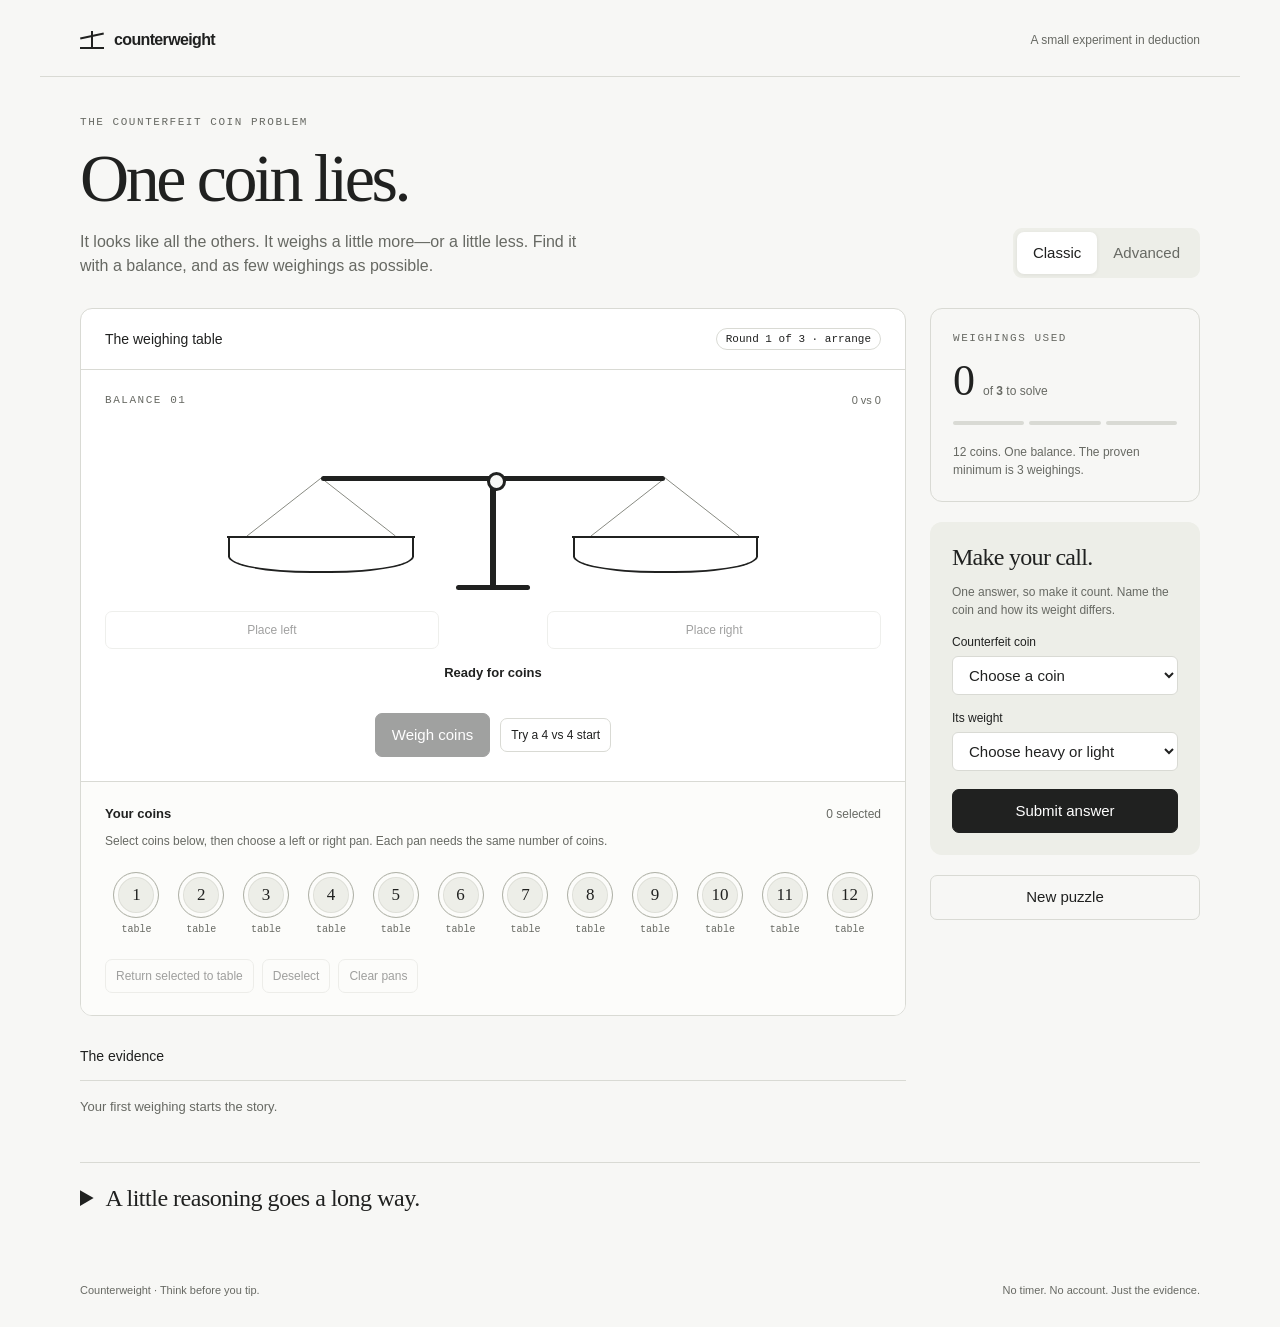
==== index.html @ f0aa70df "Build polished counterfeit coin game with classic and simultaneous modes" ====
<!doctype html>
<html lang="en">
<head>
<meta charset="utf-8"><meta name="viewport" content="width=device-width,initial-scale=1">
<meta name="description" content="One counterfeit coin. A balance. Three chances. Play the classic weighing puzzle or experiment with simultaneous balances.">
<meta name="theme-color" content="#f7f7f5"><title>Counterweight — The counterfeit coin puzzle</title>
<style>
:root{--paper:#f7f7f5;--white:#fff;--ink:#202120;--muted:#676963;--line:#d9dad4;--soft:#edeee8;--radius:12px}*{box-sizing:border-box}body{margin:0;background:var(--paper);color:var(--ink);font:15px/1.5 Arial,Helvetica,sans-serif}button,input,select{font:inherit;color:inherit}button{cursor:pointer;border:1px solid var(--line);border-radius:7px;background:var(--white);padding:10px 16px;transition:background .16s,transform .16s}button:hover:not(:disabled){background:var(--soft);border-color:#9b9d95}button:active:not(:disabled){transform:translateY(1px)}button:disabled{cursor:default;opacity:.42}button:focus-visible,input:focus-visible,select:focus-visible,summary:focus-visible,a:focus-visible{outline:3px solid #62685a;outline-offset:4px}.primary{background:var(--ink);color:white;border-color:var(--ink)}.primary:hover:not(:disabled){background:#42443f}.quiet{background:transparent}.small{font-size:12px;padding:7px 10px}.eyebrow{font:11px/1.4 'Courier New',monospace;letter-spacing:.14em;text-transform:uppercase;color:var(--muted)}.muted{color:var(--muted)}header,main,footer{max-width:1200px;margin:auto;padding-left:40px;padding-right:40px}header{display:flex;align-items:center;justify-content:space-between;padding-top:28px;padding-bottom:24px;border-bottom:1px solid var(--line)}.wordmark{font-size:16px;font-weight:700;letter-spacing:-.04em;display:flex;align-items:center;gap:10px}.mark{width:24px;height:18px;border-bottom:2px solid;position:relative}.mark:before{content:'';position:absolute;width:24px;top:4px;border-top:2px solid;transform:rotate(-12deg)}.mark:after{content:'';position:absolute;height:18px;left:11px;border-left:2px solid}.header-note{font-size:12px;color:var(--muted)}.intro{display:flex;justify-content:space-between;align-items:end;gap:24px;padding:38px 0 30px}h1{font:normal clamp(42px,6vw,68px)/1.06 Georgia,'Times New Roman',serif;letter-spacing:-.05em;margin:12px 0 16px}.intro p{max-width:510px;margin:0;color:var(--muted);font-size:16px}.mode{display:flex;padding:4px;background:var(--soft);border-radius:9px;flex-shrink:0}.mode button{background:transparent;border:0;color:var(--muted)}.mode button[aria-pressed=true]{background:white;color:var(--ink);box-shadow:0 1px 4px #00000012}.settings{display:flex;gap:20px;align-items:end;flex-wrap:wrap;padding:20px;background:var(--soft);border-radius:var(--radius);margin-bottom:24px}.settings label{display:grid;gap:5px;font-size:12px}.settings input{width:120px}.settings p{margin:0;max-width:360px;font-size:12px}.settings[hidden]{display:none}input,select{background:white;border:1px solid var(--line);border-radius:6px;padding:9px 12px}input:invalid{border-color:#777}.game{display:grid;grid-template-columns:minmax(0,1fr) 270px;gap:24px;align-items:start}.workspace{background:white;border:1px solid var(--line);border-radius:var(--radius);overflow:hidden}.workspace-top{padding:19px 24px;display:flex;align-items:center;justify-content:space-between;border-bottom:1px solid var(--line);gap:12px}.workspace-top h2{font-size:14px;font-weight:500;margin:0}.pill{border:1px solid var(--line);border-radius:30px;padding:4px 9px;font:11px 'Courier New',monospace;white-space:nowrap}.scales{padding:22px 24px 10px;display:grid;gap:24px}.scales.multiple{grid-template-columns:repeat(2,minmax(0,1fr))}.scale{min-width:0}.scale-title{display:flex;align-items:center;justify-content:space-between;font-size:11px;color:var(--muted)}.apparatus{position:relative;height:192px;margin:12px auto 0;max-width:530px}.beam{position:absolute;left:17.5%;right:17.5%;height:5px;background:var(--ink);top:55px;border-radius:3px;transform:rotate(var(--tilt,0deg));transition:transform .8s cubic-bezier(.22,.7,.28,1);z-index:2}.beam:after{content:'';position:absolute;left:calc(50% - 6px);top:-4px;width:13px;height:13px;border-radius:50%;background:var(--paper);border:3px solid var(--ink)}.stand{position:absolute;left:calc(50% - 3px);top:56px;height:113px;width:6px;background:var(--ink)}.stand:after{content:'';position:absolute;bottom:0;left:-34px;width:74px;height:5px;border-radius:4px;background:var(--ink)}.pan{position:absolute;top:57px;width:35%;transition:transform .8s cubic-bezier(.22,.7,.28,1);transform:translateY(var(--shift,0px))}.pan.left{left:0}.pan.right{right:0}.ropes{display:block;height:58px;width:80%;margin:auto;overflow:visible}.tray{min-height:37px;border:2px solid var(--ink);border-top:0;border-radius:0 0 45% 45%;padding:0 4px 10px;text-align:center;position:relative}.tray:before{content:'';position:absolute;top:0;left:-3px;right:-3px;border-top:2px solid var(--ink)}.tray-coins{position:absolute;bottom:100%;left:0;right:0;display:flex;justify-content:center;align-items:end;flex-wrap:wrap;gap:2px;max-height:50px;overflow:hidden;padding-bottom:4px}.mini{border:1px solid #9d9f95;background:var(--soft);border-radius:50%;width:22px;height:22px;font:10px/20px 'Courier New',monospace;animation:arrive .2s ease-out}.pan-actions{display:flex;justify-content:space-between;gap:10px;margin-top:-2px}.pan-actions button{width:43%;font-size:12px;padding:9px 3px}.outcome{text-align:center;font-size:13px;min-height:24px;margin:14px 0 0;font-weight:600}.round-actions{display:flex;gap:10px;justify-content:center;align-items:center;padding:16px 24px 24px}.coin-section{border-top:1px solid var(--line);padding:22px 24px;background:#fcfcfa}.coin-heading{display:flex;justify-content:space-between;align-items:center;gap:10px}.coin-heading h3{font-size:13px;margin:0}.coin-heading span{font-size:12px;color:var(--muted)}.instruction{font-size:12px;color:var(--muted);margin:8px 0 18px}.coins{display:grid;grid-template-columns:repeat(auto-fit,minmax(54px,1fr));gap:10px;max-height:340px;overflow:auto;padding:4px}.coin{padding:0;border:0;background:transparent!important;display:flex;align-items:center;flex-direction:column;gap:6px;border-radius:6px;min-width:0}.coin-disc{width:46px;height:46px;border:1px solid #afb1a7;box-shadow:inset 0 0 0 4px #fcfcfa,inset 0 0 0 5px #dedfd8;background:var(--soft);border-radius:50%;display:grid;place-items:center;font:17px Georgia,serif;transition:background .15s,color .15s,transform .15s}.coin:hover:not(:disabled) .coin-disc{transform:translateY(-3px)}.coin[aria-pressed=true] .coin-disc{background:var(--ink);color:white;box-shadow:inset 0 0 0 4px var(--ink),inset 0 0 0 5px #888b80;border-color:var(--ink)}.coin:disabled{opacity:1}.coin-location{font:10px 'Courier New',monospace;color:var(--muted);white-space:nowrap}.coin-tools{display:flex;gap:8px;flex-wrap:wrap;margin-top:20px}.sidebar{display:grid;gap:20px}.progress{padding:22px;border:1px solid var(--line);border-radius:var(--radius)}.stats{display:flex;align-items:baseline;gap:8px;margin:12px 0}.stats strong{font:44px/1 Georgia,serif}.stats span{color:var(--muted);font-size:12px}.ticks{display:flex;gap:5px;margin:18px 0}.tick{height:4px;flex:1;background:var(--line);border-radius:2px}.tick.used{background:var(--ink)}.progress p{font-size:12px;color:var(--muted);margin:0}.verdict{padding:22px;background:var(--soft);border-radius:var(--radius)}.verdict h2{font:24px Georgia,serif;margin:0 0 8px;letter-spacing:-.03em}.verdict p{font-size:12px;color:var(--muted)}.verdict label{display:block;font-size:12px;margin:14px 0 5px}.verdict select{width:100%}.verdict button{width:100%;margin-top:18px}.message{padding:14px 20px;border-bottom:1px solid var(--line);font-size:13px;background:var(--soft)}.message:empty{display:none}.history{margin:30px 0}.history h2{font-size:14px;font-weight:500}.history-empty{font-size:13px;color:var(--muted);padding:16px 0;border-top:1px solid var(--line)}.history-item{border-top:1px solid var(--line);padding:12px 0;font-size:12px}.history-item summary{cursor:pointer;display:list-item;font-size:13px}.history-item p{color:var(--muted);margin:8px 0;overflow-wrap:anywhere}.learn{border-top:1px solid var(--line);padding:22px 0}.learn>summary{font:24px Georgia,serif;cursor:pointer;letter-spacing:-.02em}.explanation{display:grid;grid-template-columns:1fr 1fr;gap:30px;margin:24px 0 12px;font-size:14px;color:var(--muted)}.explanation h3{font-size:14px;color:var(--ink)}.explanation p{margin:8px 0 16px}.formula{font:14px 'Courier New',monospace;color:var(--ink)}a{color:inherit;text-underline-offset:3px}footer{padding-top:24px;padding-bottom:28px;margin-top:24px;display:flex;justify-content:space-between;font-size:11px;color:var(--muted);gap:16px}dialog{border:1px solid var(--line);border-radius:12px;padding:28px;max-width:420px;background:var(--paper)}dialog::backdrop{background:#20212066}dialog h2{font:28px Georgia,serif;margin-top:0}dialog .actions{display:flex;justify-content:end;gap:8px} @keyframes arrive{from{opacity:0;transform:translateY(-8px)}to{opacity:1;transform:translateY(0)}}@media(max-width:900px){header,main,footer{padding-left:24px;padding-right:24px}.game{grid-template-columns:minmax(0,1fr) 230px;gap:16px}.scales.multiple{grid-template-columns:1fr}.intro{align-items:start}.intro p{font-size:14px}.mode button{padding:9px 12px}}@media(max-width:680px){header,main,footer{padding-left:18px;padding-right:18px}.header-note{font-size:10px}.intro{flex-direction:column;padding:28px 0 22px;gap:20px}.game{grid-template-columns:1fr}.sidebar{grid-template-columns:1fr}.progress{padding:18px}.stats{margin:8px 0}.ticks{margin:12px 0}.verdict{padding:20px}.scales{padding:18px 16px 8px}.workspace-top{padding:16px}.coin-section{padding:18px 16px}.coins{grid-template-columns:repeat(6,minmax(0,1fr));gap:12px 5px}.coin-disc{width:40px;height:40px}.coin-location{font-size:9px}.explanation{grid-template-columns:1fr;gap:0}.round-actions{padding:16px;flex-wrap:wrap}.settings{gap:12px}.settings input{width:100px}.coin-heading{align-items:baseline}.apparatus{height:183px}footer{flex-direction:column;gap:6px}}@media(prefers-reduced-motion:reduce){*,*:before,*:after{animation:none!important;transition:none!important}}
</style>
</head>
<body>
<header><div class="wordmark"><span class="mark" aria-hidden="true"></span>counterweight</div><span class="header-note">A small experiment in deduction</span></header>
<main>
<section class="intro"><div><div class="eyebrow">The counterfeit coin problem</div><h1>One coin lies.</h1><p>It looks like all the others. It weighs a little more—or a little less. Find it with a balance, and as few weighings as possible.</p></div><nav class="mode" aria-label="Game mode"><button id="classic" aria-pressed="true">Classic</button><button id="advanced" aria-pressed="false">Advanced</button></nav></section>
<form id="settings" class="settings" hidden><label>Coins · 3–120<input id="coin-count" type="number" min="3" max="120" step="1" value="12" required></label><label>Balances · 1–6<input id="balance-count" type="number" min="1" max="6" step="1" value="2" required></label><button class="primary" type="submit">Start experiment</button><p>Place each coin on one pan at most. All balances reveal together; you can adapt between rounds.</p></form>
<div class="game"><div><section class="workspace" aria-label="Weighing table"><div class="workspace-top"><h2 id="table-title">The weighing table</h2><span class="pill" id="phase">Arrange round 1</span></div><div id="message" class="message" role="status" aria-live="polite"></div><div id="scales" class="scales"></div><div class="round-actions"><button id="weigh" class="primary">Weigh coins</button><button id="next" class="primary" hidden>Prepare next round</button><button id="example" class="quiet small">Try a 4 vs 4 start</button></div><div class="coin-section"><div class="coin-heading"><h3>Your coins</h3><span id="selection-count">0 selected</span></div><p class="instruction" id="placement-help">Select coins below, then choose a left or right pan. Select again to deselect.</p><div id="coins" class="coins" role="group" aria-label="Select coins to move"></div><div class="coin-tools"><button id="off" class="small quiet">Return selected to table</button><button id="deselect" class="small quiet">Deselect</button><button id="clear" class="small quiet">Clear pans</button></div></div></section><section class="history"><h2>The evidence <span class="muted" id="evidence-count"></span></h2><div id="history"><p class="history-empty">Your first weighing starts the story.</p></div></section></div>
<aside class="sidebar"><section class="progress"><div class="eyebrow" id="progress-label">Weighings used</div><div class="stats"><strong id="used">0</strong><span>of <b id="target">3</b> to solve</span></div><div class="ticks" id="ticks" aria-hidden="true"></div><p id="target-note">12 coins. One balance. The proven minimum is 3 weighings.</p></section><form class="verdict" id="verdict"><h2>Make your call.</h2><p>One answer, so make it count. Name the coin and how its weight differs.</p><label for="answer-coin">Counterfeit coin</label><select id="answer-coin" required><option value="">Choose a coin</option></select><label for="answer-direction">Its weight</label><select id="answer-direction" required><option value="">Choose heavy or light</option><option value="1">Heavier</option><option value="-1">Lighter</option></select><button class="primary" type="submit" id="submit-answer">Submit answer</button></form><button id="restart" class="quiet">New puzzle</button></aside></div>
<details class="learn"><summary>A little reasoning goes a long way.</summary><div class="explanation"><div><h3>Track possibilities, not just coins.</h3><p>“Coin 7 is heavy” and “coin 7 is light” are two different possibilities. Twelve coins start with 24 possible answers. Each weighing sorts the answers into three groups: left heavy, right heavy, or balanced.</p><p>A useful weighing leaves you with a manageable group whichever result you get. Four coins against four is a good first move for twelve coins: each outcome leaves eight possible answers.</p><h3>The table has rules.</h3><p>Exactly one coin is counterfeit. All genuine coins weigh the same. Each balance needs the same number of coins on both pans. An empty balance is allowed, but at least one must be in use. Coins can move freely between rounds.</p><p>You get one final answer. A correct answer within the round limit wins. You can still submit after the last weighing; there is no extra weighing after the limit.</p></div><div><h3>More balances, one commitment.</h3><p>Two balances do not give nine usable outcomes. Only one coin is fake, so only one balance can tilt. There are five outcomes: either balance tilts in either direction, or both balance. In general, <span class="formula">b</span> balances give at most <span class="formula">2b + 1</span> outcomes per round.</p><p>All pans are committed before any result appears. Sequential weighings let you react after each result; simultaneous balances let you react only after the whole round.</p><h3>What does “minimum” mean?</h3><p>It is the fewest rounds a strategy needs to guarantee success, for any fake coin and either direction. A lucky guess can finish sooner.</p><p>With no spare genuine coin, the capacity in <span class="formula">w</span> rounds on <span class="formula">b</span> balances is <span class="formula">((2b + 1)<sup>w</sup> − 1)/2 − b</span>. We choose the smallest round count that covers your coins. This gives 12 coins in three weighings, or 10 coins in two rounds on two balances.</p><p>Thirteen coins need four weighings if you must also identify heavy or light. The extra possibility matters.</p><p>Source: Halbeisen &amp; Hungerbühler, <a href="paper/The_general_counterfeit_coin_problem.pdf">The general counterfeit coin problem</a> (1995), Theorems 1–2. Playable range: 3–120 coins and 1–6 balances.</p></div></div></details>
</main><footer><span>Counterweight · Think before you tip.</span><span>No timer. No account. Just the evidence.</span></footer>
<dialog id="reset-dialog"><h2>Start fresh?</h2><p>This will replace your current puzzle and its weighing history.</p><div class="actions"><button id="cancel-reset">Keep playing</button><button id="confirm-reset" class="primary">Start fresh</button></div></dialog>
<script>
'use strict';
const $=id=>document.getElementById(id);
const capacity=(w,b)=>((2*b+1)**w-1)/2-b;
function minimum(c,b){let w=1;while(capacity(w,b)<c)w++;return w;}
// One signed location per coin: 0 = table, negative = left, positive = right.
// The counterfeit only affects its own balance. Equal coin counts are enforced.
function outcome(locations,coin,direction,b){const result=Array(b).fill(0),place=locations[coin];if(place)result[Math.abs(place)-1]=Math.sign(place)*direction;return result;}
function validLayout(locations,b){let active=false;for(let s=1;s<=b;s++){const l=locations.filter(x=>x===-s).length,r=locations.filter(x=>x===s).length;if(l!==r)return false;if(l)active=true;}return active;}
const resultText=x=>x===0?'Balanced':x<0?'Left is heavier':'Right is heavier';
let state,selected=new Set(),pendingReset=null;
function randomInt(n){const a=new Uint32Array(1);let v;const limit=Math.floor(4294967296/n)*n;do{crypto.getRandomValues(a);v=a[0];}while(v>=limit);return v%n;}
function start(c=12,b=1,mode='classic'){
 state={c,b,mode,fake:randomInt(c),direction:randomInt(2)?1:-1,limit:minimum(c,b),locations:Array(c).fill(0),history:[],phase:'arrange',hypotheses:Array.from({length:c},(_,coin)=>[{coin,direction:1},{coin,direction:-1}]).flat()};selected.clear();
 $('classic').setAttribute('aria-pressed',mode==='classic');$('advanced').setAttribute('aria-pressed',mode==='advanced');$('settings').hidden=mode!=='advanced';$('coin-count').value=c;$('balance-count').value=b;
 $('answer-coin').innerHTML='<option value="">Choose a coin</option>'+Array.from({length:c},(_,i)=>`<option value="${i}">Coin ${i+1}</option>`).join('');$('answer-direction').value='';$('message').textContent='';buildScales();render();renderHistory();
}
function buildScales(){
 $('scales').className='scales'+(state.b>1?' multiple':'');
 $('scales').innerHTML=Array.from({length:state.b},(_,i)=>`<section class="scale" aria-label="Balance ${i+1}"><div class="scale-title"><span class="eyebrow">Balance ${String(i+1).padStart(2,'0')}</span><span id="load-${i}">0 vs 0</span></div><div class="apparatus" aria-hidden="true"><div class="beam" id="beam-${i}"></div><div class="stand"></div><div class="pan left" id="left-${i}"><svg class="ropes" viewBox="0 0 100 58" preserveAspectRatio="none"><path d="M0 58 L50 0 L100 58" fill="none" stroke="#898b83" vector-effect="non-scaling-stroke"/></svg><div class="tray"><div class="tray-coins" id="tray-left-${i}"></div></div></div><div class="pan right" id="right-${i}"><svg class="ropes" viewBox="0 0 100 58" preserveAspectRatio="none"><path d="M0 58 L50 0 L100 58" fill="none" stroke="#898b83" vector-effect="non-scaling-stroke"/></svg><div class="tray"><div class="tray-coins" id="tray-right-${i}"></div></div></div></div><div class="pan-actions"><button data-place="${-(i+1)}" aria-label="Place selected coins on balance ${i+1}, left pan">Place left</button><button data-place="${i+1}" aria-label="Place selected coins on balance ${i+1}, right pan">Place right</button></div><p class="outcome" id="outcome-${i}">Ready for coins</p></section>`).join('');
 $('scales').querySelectorAll('[data-place]').forEach(button=>button.addEventListener('click',()=>place(Number(button.dataset.place))));
}
function place(destination){if(state.phase!=='arrange'||!selected.size)return;selected.forEach(i=>state.locations[i]=destination);selected.clear();$('message').textContent='';render();}
function render(){
 const {c,b,phase,history,limit,locations}=state,arranging=phase==='arrange',done=phase==='done',used=history.length;
 $('phase').textContent=done?'Puzzle complete':arranging?`Round ${used+1} of ${limit} · arrange`:used===limit?'Make your call':`Round ${used} revealed`;
 $('used').textContent=used;$('target').textContent=limit;$('progress-label').textContent=b===1?'Weighings used':'Rounds used';
 $('target-note').textContent=`${c} coins. ${b===1?'One balance':b+' simultaneous balances'}. The proven minimum is ${limit} ${b===1?'weighings':'rounds'}.`;
 $('ticks').innerHTML=Array.from({length:limit},(_,i)=>`<span class="tick ${i<used?'used':''}"></span>`).join('');
 $('weigh').hidden=!arranging;$('weigh').disabled=!validLayout(locations,b);$('weigh').textContent=b===1?'Weigh coins':'Reveal all balances';
 $('next').hidden=phase!=='revealed'||used>=limit;$('example').hidden=!(arranging&&used===0&&c===12&&b===1);
 $('off').disabled=!arranging||!selected.size;$('deselect').disabled=!arranging||!selected.size;$('clear').disabled=!arranging||!locations.some(Boolean);
 $('answer-coin').disabled=done;$('answer-direction').disabled=done;$('submit-answer').disabled=done;
 $('selection-count').textContent=`${selected.size} selected`;
 $('placement-help').textContent=arranging?'Select coins below, then choose a left or right pan. Each pan needs the same number of coins.':done?'Start a new puzzle to try another strategy.':used===limit?'All rounds used. Review the evidence and submit your answer.':'Review the result, then prepare the next round to move coins.';
 // Preserve focus on the coin being selected across a grid redraw.
 const focused=document.activeElement?.dataset.coin;
 $('coins').innerHTML=Array.from({length:c},(_,i)=>{const p=locations[i],label=p?`${Math.abs(p)} · ${p<0?'left':'right'}`:'table';return `<button class="coin" data-coin="${i}" aria-pressed="${selected.has(i)}" aria-label="Coin ${i+1}, ${p?'balance '+Math.abs(p)+', '+(p<0?'left':'right')+' pan':'on table'}" ${!arranging?'disabled':''}><span class="coin-disc">${i+1}</span><span class="coin-location">${label}</span></button>`;}).join('');
 $('coins').querySelectorAll('button').forEach(button=>button.addEventListener('click',()=>{const i=Number(button.dataset.coin);selected.has(i)?selected.delete(i):selected.add(i);render();}));
 if(focused!==undefined)$('coins').querySelector(`[data-coin="${focused}"]`)?.focus({preventScroll:true});
 for(let i=0;i<b;i++){
 const left=locations.flatMap((x,j)=>x===-(i+1)?[j+1]:[]),right=locations.flatMap((x,j)=>x===i+1?[j+1]:[]);
 $('load-'+i).textContent=`${left.length} vs ${right.length}`;
 for(const [side,coins] of [['left',left],['right',right]]){const tray=$('tray-'+side+'-'+i),html=coins.slice(0,10).map(x=>`<span class="mini">${x}</span>`).join('')+(coins.length>10?`<span class="mini">+${coins.length-10}</span>`:'');if(tray.innerHTML!==html)tray.innerHTML=html;}
 const result=!arranging&&history.length?history.at(-1).result[i]:0;
 const shift=$('beam-'+i).parentElement.clientWidth*.325*Math.sin(7*Math.PI/180);
 $('beam-'+i).style.setProperty('--tilt',`${result*7}deg`);$('left-'+i).style.setProperty('--shift',`${-result*shift}px`);$('right-'+i).style.setProperty('--shift',`${result*shift}px`);
 $('outcome-'+i).textContent=!arranging&&history.length?resultText(result):left.length!==right.length?'Add equal counts to both pans':left.length?'Ready to weigh':'Ready for coins';
 }
 $('scales').querySelectorAll('[data-place]').forEach(button=>button.disabled=!arranging||!selected.size);
}
function renderHistory(){
 $('evidence-count').textContent=state.history.length?`· ${state.history.length} ${state.history.length===1?'round':'rounds'}`:'';
 $('history').innerHTML=state.history.length?state.history.map((h,i)=>`<details class="history-item"><summary>Round ${i+1} · ${h.result.map((x,j)=>(state.b>1?`B${j+1}: `:'')+resultText(x)).join(' / ')}</summary>${h.result.map((_,s)=>`<p>Balance ${s+1}: [${h.locations.flatMap((x,j)=>x===-(s+1)?[j+1]:[]).join(', ')||'empty'}] vs [${h.locations.flatMap((x,j)=>x===s+1?[j+1]:[]).join(', ')||'empty'}]</p>`).join('')}<p>Off the balances: ${h.locations.flatMap((x,j)=>x===0?[j+1]:[]).join(', ')||'none'}.</p><p>${h.remaining} possible ${h.remaining===1?'answer remains':'answers remain'} (coin + direction).</p></details>`).join(''):'<p class="history-empty">Your first weighing starts the story.</p>';
}
$('weigh').addEventListener('click',()=>{
 if(state.phase!=='arrange'||!validLayout(state.locations,state.b))return;
 const result=outcome(state.locations,state.fake,state.direction,state.b);
 state.hypotheses=state.hypotheses.filter(h=>outcome(state.locations,h.coin,h.direction,state.b).every((x,i)=>x===result[i]));
 state.history.push({locations:[...state.locations],result,remaining:state.hypotheses.length});state.phase='revealed';selected.clear();render();renderHistory();
 $('message').textContent=`Round ${state.history.length}: ${result.map((x,i)=>`balance ${i+1}, ${resultText(x).toLowerCase()}`).join('; ')}. ${state.history.length===state.limit?'Round limit reached. Submit your answer.':'Review the evidence or prepare your next round.'}`;
 (state.history.length===state.limit?$('answer-coin'):$('next')).focus({preventScroll:true});
});
$('next').addEventListener('click',()=>{if(state.phase!=='revealed'||state.history.length>=state.limit)return;state.phase='arrange';$('message').textContent='Your previous arrangement is kept. Select coins to move them, or clear the pans.';render();});
$('off').addEventListener('click',()=>place(0));$('deselect').addEventListener('click',()=>{selected.clear();render();});
$('clear').addEventListener('click',()=>{if(state.phase==='arrange'){state.locations.fill(0);selected.clear();$('message').textContent='';render();}});
$('example').addEventListener('click',()=>{if(state.phase!=='arrange')return;state.locations=Array.from({length:12},(_,i)=>i<4?-1:i<8?1:0);selected.clear();$('message').textContent='Coins 1–4 on the left, 5–8 on the right. Coins 9–12 stay on the table.';render();});
$('verdict').addEventListener('submit',event=>{event.preventDefault();if(state.phase==='done'||!$('verdict').reportValidity())return;const correct=Number($('answer-coin').value)===state.fake&&Number($('answer-direction').value)===state.direction;state.phase='done';selected.clear();render();$('message').textContent=(correct?'Solved. ':'Not quite. ')+`Coin ${state.fake+1} is ${state.direction===1?'heavier':'lighter'}. `+(correct?`You found it in ${state.history.length} of ${state.limit} rounds.`:'The puzzle is over. Start fresh to try another strategy.');$('message').scrollIntoView({behavior:matchMedia('(prefers-reduced-motion: reduce)').matches?'instant':'smooth',block:'nearest'});});
function requestStart(c,b,mode){if(state.phase!=='done'&&(state.history.length||state.locations.some(Boolean)||selected.size)){pendingReset=()=>start(c,b,mode);$('reset-dialog').showModal();}else start(c,b,mode);}
$('restart').addEventListener('click',()=>requestStart(state.c,state.b,state.mode));
$('classic').addEventListener('click',()=>{if(state.mode!=='classic')requestStart(12,1,'classic');});
$('advanced').addEventListener('click',()=>{if(state.mode!=='advanced')requestStart(12,2,'advanced');});
$('settings').addEventListener('submit',event=>{event.preventDefault();if(!$('settings').reportValidity())return;const c=Number($('coin-count').value),b=Number($('balance-count').value);if(Number.isInteger(c)&&Number.isInteger(b)&&c>=3&&c<=120&&b>=1&&b<=6)requestStart(c,b,'advanced');});
$('cancel-reset').addEventListener('click',()=>{$('reset-dialog').close();pendingReset=null;});$('confirm-reset').addEventListener('click',()=>{$('reset-dialog').close();pendingReset?.();pendingReset=null;});$('reset-dialog').addEventListener('cancel',()=>{pendingReset=null;});
window.addEventListener('resize',()=>render());
start();
</script>
</body></html>
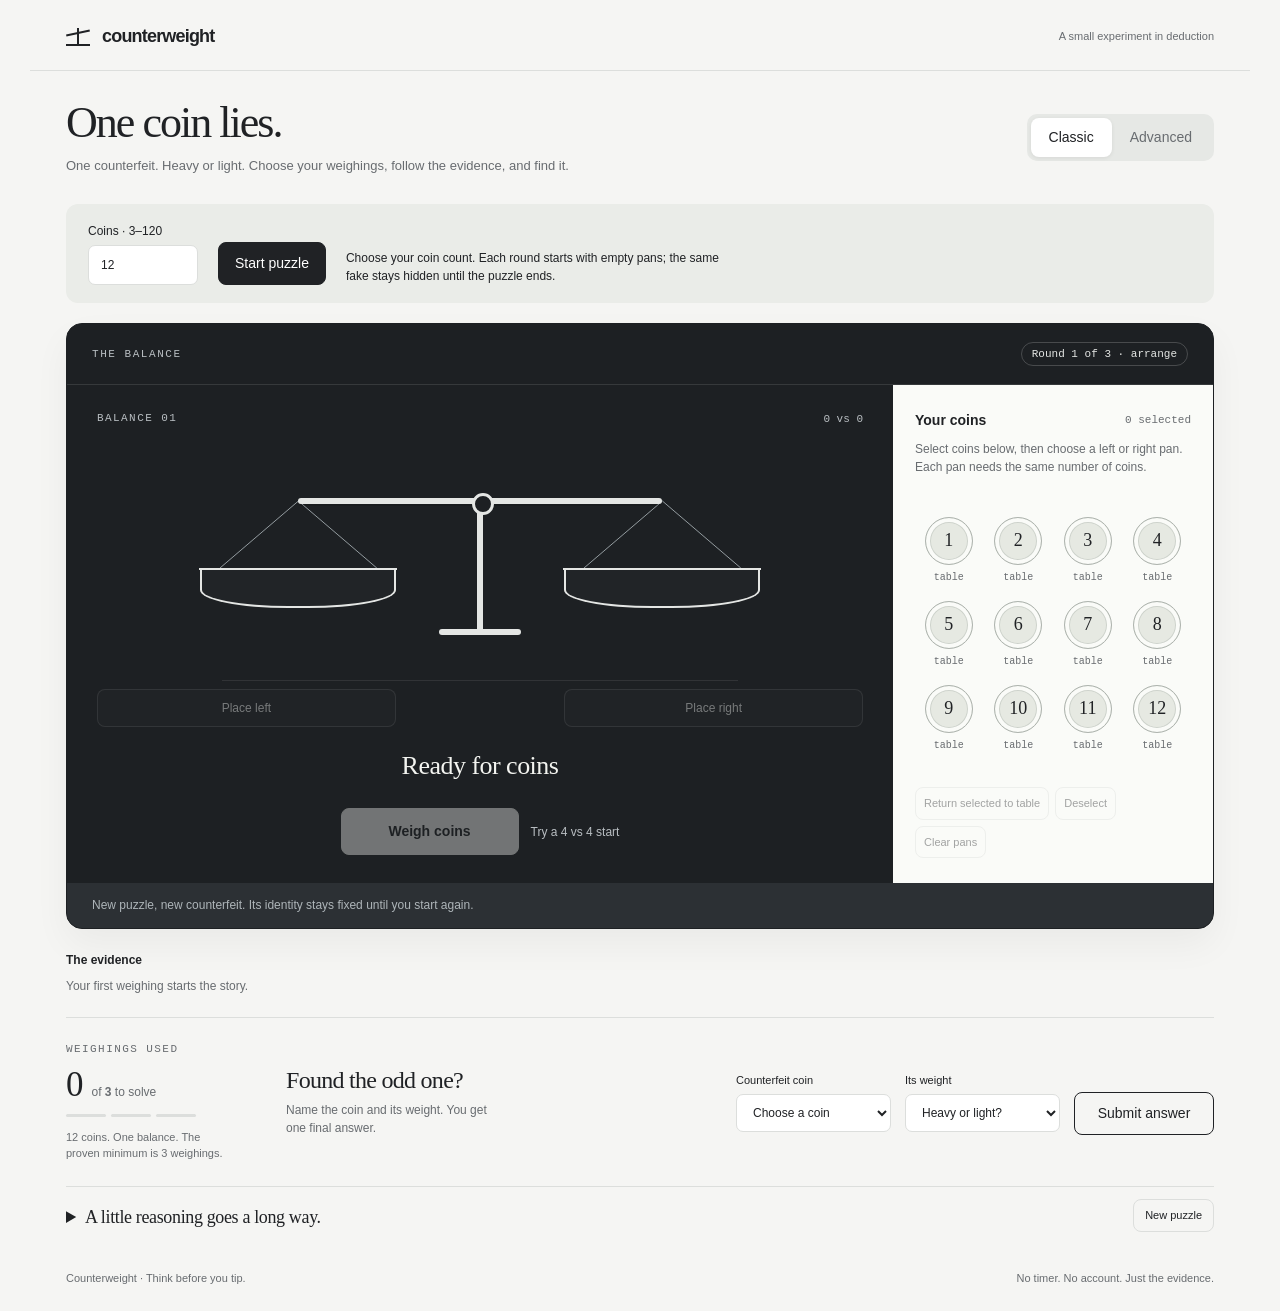
==== commit 477a3ac5: "Focus game on animated balance and reset pans between configurable rounds" ====
--- a/index.html
+++ b/index.html
@@ -5,17 +5,26 @@
 <meta name="description" content="One counterfeit coin. A balance. Three chances. Play the classic weighing puzzle or experiment with simultaneous balances.">
 <meta name="theme-color" content="#f7f7f5"><title>Counterweight — The counterfeit coin puzzle</title>
 <style>
-:root{--paper:#f7f7f5;--white:#fff;--ink:#202120;--muted:#676963;--line:#d9dad4;--soft:#edeee8;--radius:12px}*{box-sizing:border-box}body{margin:0;background:var(--paper);color:var(--ink);font:15px/1.5 Arial,Helvetica,sans-serif}button,input,select{font:inherit;color:inherit}button{cursor:pointer;border:1px solid var(--line);border-radius:7px;background:var(--white);padding:10px 16px;transition:background .16s,transform .16s}button:hover:not(:disabled){background:var(--soft);border-color:#9b9d95}button:active:not(:disabled){transform:translateY(1px)}button:disabled{cursor:default;opacity:.42}button:focus-visible,input:focus-visible,select:focus-visible,summary:focus-visible,a:focus-visible{outline:3px solid #62685a;outline-offset:4px}.primary{background:var(--ink);color:white;border-color:var(--ink)}.primary:hover:not(:disabled){background:#42443f}.quiet{background:transparent}.small{font-size:12px;padding:7px 10px}.eyebrow{font:11px/1.4 'Courier New',monospace;letter-spacing:.14em;text-transform:uppercase;color:var(--muted)}.muted{color:var(--muted)}header,main,footer{max-width:1200px;margin:auto;padding-left:40px;padding-right:40px}header{display:flex;align-items:center;justify-content:space-between;padding-top:28px;padding-bottom:24px;border-bottom:1px solid var(--line)}.wordmark{font-size:16px;font-weight:700;letter-spacing:-.04em;display:flex;align-items:center;gap:10px}.mark{width:24px;height:18px;border-bottom:2px solid;position:relative}.mark:before{content:'';position:absolute;width:24px;top:4px;border-top:2px solid;transform:rotate(-12deg)}.mark:after{content:'';position:absolute;height:18px;left:11px;border-left:2px solid}.header-note{font-size:12px;color:var(--muted)}.intro{display:flex;justify-content:space-between;align-items:end;gap:24px;padding:38px 0 30px}h1{font:normal clamp(42px,6vw,68px)/1.06 Georgia,'Times New Roman',serif;letter-spacing:-.05em;margin:12px 0 16px}.intro p{max-width:510px;margin:0;color:var(--muted);font-size:16px}.mode{display:flex;padding:4px;background:var(--soft);border-radius:9px;flex-shrink:0}.mode button{background:transparent;border:0;color:var(--muted)}.mode button[aria-pressed=true]{background:white;color:var(--ink);box-shadow:0 1px 4px #00000012}.settings{display:flex;gap:20px;align-items:end;flex-wrap:wrap;padding:20px;background:var(--soft);border-radius:var(--radius);margin-bottom:24px}.settings label{display:grid;gap:5px;font-size:12px}.settings input{width:120px}.settings p{margin:0;max-width:360px;font-size:12px}.settings[hidden]{display:none}input,select{background:white;border:1px solid var(--line);border-radius:6px;padding:9px 12px}input:invalid{border-color:#777}.game{display:grid;grid-template-columns:minmax(0,1fr) 270px;gap:24px;align-items:start}.workspace{background:white;border:1px solid var(--line);border-radius:var(--radius);overflow:hidden}.workspace-top{padding:19px 24px;display:flex;align-items:center;justify-content:space-between;border-bottom:1px solid var(--line);gap:12px}.workspace-top h2{font-size:14px;font-weight:500;margin:0}.pill{border:1px solid var(--line);border-radius:30px;padding:4px 9px;font:11px 'Courier New',monospace;white-space:nowrap}.scales{padding:22px 24px 10px;display:grid;gap:24px}.scales.multiple{grid-template-columns:repeat(2,minmax(0,1fr))}.scale{min-width:0}.scale-title{display:flex;align-items:center;justify-content:space-between;font-size:11px;color:var(--muted)}.apparatus{position:relative;height:192px;margin:12px auto 0;max-width:530px}.beam{position:absolute;left:17.5%;right:17.5%;height:5px;background:var(--ink);top:55px;border-radius:3px;transform:rotate(var(--tilt,0deg));transition:transform .8s cubic-bezier(.22,.7,.28,1);z-index:2}.beam:after{content:'';position:absolute;left:calc(50% - 6px);top:-4px;width:13px;height:13px;border-radius:50%;background:var(--paper);border:3px solid var(--ink)}.stand{position:absolute;left:calc(50% - 3px);top:56px;height:113px;width:6px;background:var(--ink)}.stand:after{content:'';position:absolute;bottom:0;left:-34px;width:74px;height:5px;border-radius:4px;background:var(--ink)}.pan{position:absolute;top:57px;width:35%;transition:transform .8s cubic-bezier(.22,.7,.28,1);transform:translateY(var(--shift,0px))}.pan.left{left:0}.pan.right{right:0}.ropes{display:block;height:58px;width:80%;margin:auto;overflow:visible}.tray{min-height:37px;border:2px solid var(--ink);border-top:0;border-radius:0 0 45% 45%;padding:0 4px 10px;text-align:center;position:relative}.tray:before{content:'';position:absolute;top:0;left:-3px;right:-3px;border-top:2px solid var(--ink)}.tray-coins{position:absolute;bottom:100%;left:0;right:0;display:flex;justify-content:center;align-items:end;flex-wrap:wrap;gap:2px;max-height:50px;overflow:hidden;padding-bottom:4px}.mini{border:1px solid #9d9f95;background:var(--soft);border-radius:50%;width:22px;height:22px;font:10px/20px 'Courier New',monospace;animation:arrive .2s ease-out}.pan-actions{display:flex;justify-content:space-between;gap:10px;margin-top:-2px}.pan-actions button{width:43%;font-size:12px;padding:9px 3px}.outcome{text-align:center;font-size:13px;min-height:24px;margin:14px 0 0;font-weight:600}.round-actions{display:flex;gap:10px;justify-content:center;align-items:center;padding:16px 24px 24px}.coin-section{border-top:1px solid var(--line);padding:22px 24px;background:#fcfcfa}.coin-heading{display:flex;justify-content:space-between;align-items:center;gap:10px}.coin-heading h3{font-size:13px;margin:0}.coin-heading span{font-size:12px;color:var(--muted)}.instruction{font-size:12px;color:var(--muted);margin:8px 0 18px}.coins{display:grid;grid-template-columns:repeat(auto-fit,minmax(54px,1fr));gap:10px;max-height:340px;overflow:auto;padding:4px}.coin{padding:0;border:0;background:transparent!important;display:flex;align-items:center;flex-direction:column;gap:6px;border-radius:6px;min-width:0}.coin-disc{width:46px;height:46px;border:1px solid #afb1a7;box-shadow:inset 0 0 0 4px #fcfcfa,inset 0 0 0 5px #dedfd8;background:var(--soft);border-radius:50%;display:grid;place-items:center;font:17px Georgia,serif;transition:background .15s,color .15s,transform .15s}.coin:hover:not(:disabled) .coin-disc{transform:translateY(-3px)}.coin[aria-pressed=true] .coin-disc{background:var(--ink);color:white;box-shadow:inset 0 0 0 4px var(--ink),inset 0 0 0 5px #888b80;border-color:var(--ink)}.coin:disabled{opacity:1}.coin-location{font:10px 'Courier New',monospace;color:var(--muted);white-space:nowrap}.coin-tools{display:flex;gap:8px;flex-wrap:wrap;margin-top:20px}.sidebar{display:grid;gap:20px}.progress{padding:22px;border:1px solid var(--line);border-radius:var(--radius)}.stats{display:flex;align-items:baseline;gap:8px;margin:12px 0}.stats strong{font:44px/1 Georgia,serif}.stats span{color:var(--muted);font-size:12px}.ticks{display:flex;gap:5px;margin:18px 0}.tick{height:4px;flex:1;background:var(--line);border-radius:2px}.tick.used{background:var(--ink)}.progress p{font-size:12px;color:var(--muted);margin:0}.verdict{padding:22px;background:var(--soft);border-radius:var(--radius)}.verdict h2{font:24px Georgia,serif;margin:0 0 8px;letter-spacing:-.03em}.verdict p{font-size:12px;color:var(--muted)}.verdict label{display:block;font-size:12px;margin:14px 0 5px}.verdict select{width:100%}.verdict button{width:100%;margin-top:18px}.message{padding:14px 20px;border-bottom:1px solid var(--line);font-size:13px;background:var(--soft)}.message:empty{display:none}.history{margin:30px 0}.history h2{font-size:14px;font-weight:500}.history-empty{font-size:13px;color:var(--muted);padding:16px 0;border-top:1px solid var(--line)}.history-item{border-top:1px solid var(--line);padding:12px 0;font-size:12px}.history-item summary{cursor:pointer;display:list-item;font-size:13px}.history-item p{color:var(--muted);margin:8px 0;overflow-wrap:anywhere}.learn{border-top:1px solid var(--line);padding:22px 0}.learn>summary{font:24px Georgia,serif;cursor:pointer;letter-spacing:-.02em}.explanation{display:grid;grid-template-columns:1fr 1fr;gap:30px;margin:24px 0 12px;font-size:14px;color:var(--muted)}.explanation h3{font-size:14px;color:var(--ink)}.explanation p{margin:8px 0 16px}.formula{font:14px 'Courier New',monospace;color:var(--ink)}a{color:inherit;text-underline-offset:3px}footer{padding-top:24px;padding-bottom:28px;margin-top:24px;display:flex;justify-content:space-between;font-size:11px;color:var(--muted);gap:16px}dialog{border:1px solid var(--line);border-radius:12px;padding:28px;max-width:420px;background:var(--paper)}dialog::backdrop{background:#20212066}dialog h2{font:28px Georgia,serif;margin-top:0}dialog .actions{display:flex;justify-content:end;gap:8px} @keyframes arrive{from{opacity:0;transform:translateY(-8px)}to{opacity:1;transform:translateY(0)}}@media(max-width:900px){header,main,footer{padding-left:24px;padding-right:24px}.game{grid-template-columns:minmax(0,1fr) 230px;gap:16px}.scales.multiple{grid-template-columns:1fr}.intro{align-items:start}.intro p{font-size:14px}.mode button{padding:9px 12px}}@media(max-width:680px){header,main,footer{padding-left:18px;padding-right:18px}.header-note{font-size:10px}.intro{flex-direction:column;padding:28px 0 22px;gap:20px}.game{grid-template-columns:1fr}.sidebar{grid-template-columns:1fr}.progress{padding:18px}.stats{margin:8px 0}.ticks{margin:12px 0}.verdict{padding:20px}.scales{padding:18px 16px 8px}.workspace-top{padding:16px}.coin-section{padding:18px 16px}.coins{grid-template-columns:repeat(6,minmax(0,1fr));gap:12px 5px}.coin-disc{width:40px;height:40px}.coin-location{font-size:9px}.explanation{grid-template-columns:1fr;gap:0}.round-actions{padding:16px;flex-wrap:wrap}.settings{gap:12px}.settings input{width:100px}.coin-heading{align-items:baseline}.apparatus{height:183px}footer{flex-direction:column;gap:6px}}@media(prefers-reduced-motion:reduce){*,*:before,*:after{animation:none!important;transition:none!important}}
+:root{--paper:#f5f5f3;--white:#fff;--ink:#202225;--muted:#686c70;--line:#dcdedc;--soft:#eaece8;--stage:#1d2023;--silver:#e4e6e4;--radius:16px}
+*{box-sizing:border-box}body{margin:0;background:var(--paper);color:var(--ink);font:14px/1.5 Arial,Helvetica,sans-serif}button,input,select{font:inherit;color:inherit}button{cursor:pointer;border:1px solid var(--line);border-radius:8px;background:white;padding:10px 16px;transition:background .16s,transform .16s}button:hover:not(:disabled){background:var(--soft);border-color:#9b9d95}button:active:not(:disabled){transform:translateY(1px)}button:disabled{cursor:default;opacity:.4}button:focus-visible,input:focus-visible,select:focus-visible,summary:focus-visible,a:focus-visible{outline:3px solid #8d969e;outline-offset:4px}[hidden]{display:none!important}.primary{background:var(--ink);color:white;border-color:var(--ink)}.primary:hover:not(:disabled){background:#42464b}.quiet{background:transparent}.small{font-size:12px;padding:8px 10px}.eyebrow{font:11px/1.4 'Courier New',monospace;letter-spacing:.13em;text-transform:uppercase;color:var(--muted)}.muted{color:var(--muted)}header,main,footer{max-width:1220px;margin:auto;padding-left:36px;padding-right:36px}header{display:flex;align-items:center;justify-content:space-between;padding-top:23px;padding-bottom:20px;border-bottom:1px solid var(--line)}.wordmark{font-size:18px;font-weight:700;letter-spacing:-.045em;display:flex;align-items:center;gap:12px}.mark{width:24px;height:18px;border-bottom:2px solid;position:relative}.mark:before{content:'';position:absolute;width:24px;top:4px;border-top:2px solid;transform:rotate(-12deg)}.mark:after{content:'';position:absolute;height:18px;left:11px;border-left:2px solid}.header-note{font-size:11px;color:var(--muted)}.intro{display:flex;justify-content:space-between;align-items:center;gap:24px;padding:28px 0}.intro .eyebrow{display:none}h1{font:normal clamp(32px,4vw,44px)/1.1 Georgia,'Times New Roman',serif;letter-spacing:-.045em;margin:0 0 9px}.intro p{max-width:590px;margin:0;color:var(--muted);font-size:13px}.mode{display:flex;padding:4px;background:#e6e8e5;border-radius:10px;flex-shrink:0}.mode button{background:transparent;border:0;color:var(--muted);padding:9px 18px}.mode button[aria-pressed=true]{background:white;color:var(--ink);box-shadow:0 1px 4px #00000012}.settings{display:flex;gap:20px;align-items:end;flex-wrap:wrap;padding:18px 22px;background:var(--soft);border-radius:12px;margin-bottom:20px}.settings label{display:grid;gap:5px;font-size:12px}.settings input{width:110px}.settings p{margin:0;max-width:380px;font-size:12px}input,select{background:white;border:1px solid var(--line);border-radius:7px;padding:10px 12px;min-width:0}.game{display:flex;flex-direction:column;gap:0}.workspace{background:var(--stage);border:1px solid var(--stage);border-radius:var(--radius);overflow:hidden;display:grid;grid-template-columns:minmax(0,1fr) 320px;box-shadow:0 16px 36px #171a1d0c}.workspace-top{grid-column:1/-1;padding:18px 25px;display:flex;align-items:center;justify-content:space-between;border-bottom:1px solid #ffffff1c;gap:12px;color:var(--silver)}.workspace-top h2{font:11px 'Courier New',monospace;letter-spacing:.14em;text-transform:uppercase;margin:0;color:#b9bec2}.pill{border:1px solid #ffffff30;border-radius:30px;padding:5px 10px;font:11px 'Courier New',monospace;white-space:nowrap}.scales{grid-column:1;grid-row:2;padding:26px 30px 4px;display:grid;gap:28px;color:var(--silver);min-height:340px}.scales.multiple{grid-template-columns:repeat(2,minmax(0,1fr))}.scale{min-width:0}.scale-title{display:flex;align-items:center;justify-content:space-between;font:11px 'Courier New',monospace;color:#b9bec2}.scale-title .eyebrow{color:#b9bec2}.apparatus{position:relative;height:255px;margin:8px auto 0;max-width:560px}.apparatus:after{content:'';position:absolute;height:1px;background:#ffffff16;left:4%;right:4%;bottom:8px}.beam{position:absolute;left:17.5%;right:17.5%;height:6px;background:var(--silver);top:64px;border-radius:3px;transform:rotate(var(--tilt,0deg));transition:transform .4s ease;z-index:2;box-shadow:0 2px 0 #00000022}.beam:after{content:'';position:absolute;left:calc(50% - 8px);top:-5px;width:16px;height:16px;border-radius:50%;background:var(--stage);border:3px solid var(--silver)}.stand{position:absolute;left:calc(50% - 3px);top:65px;height:136px;width:6px;background:var(--silver)}.stand:after{content:'';position:absolute;bottom:0;left:-38px;width:82px;height:6px;border-radius:4px;background:var(--silver)}.pan{position:absolute;top:67px;width:35%;transition:transform .4s ease;transform:translate(var(--slide,0px),var(--shift,0px))}.pan.left{left:0}.pan.right{right:0}.ropes{display:block;height:67px;width:80%;margin:auto;overflow:visible}.ropes path{stroke:#939b9f}.tray{min-height:40px;border:2px solid var(--silver);border-top:0;border-radius:0 0 45% 45%;padding:0 4px 10px;text-align:center;position:relative;background:#ffffff05}.tray:before{content:'';position:absolute;top:0;left:-3px;right:-3px;border-top:2px solid var(--silver)}.tray-coins{position:absolute;bottom:100%;left:0;right:0;display:block;overflow-x:auto;overflow-y:hidden;padding:3px 2px 5px;scrollbar-width:thin;scrollbar-color:#a4aca6 transparent}.pan-coin-row{display:flex;width:max-content;gap:4px;margin:0 auto;padding:0 2px}.mini{flex:0 0 25px}.mini{border:1px solid #f4f5f0;background:#d6dbd7;color:#262b2d;border-radius:50%;width:25px;height:25px;font:11px/23px 'Courier New',monospace;animation:arrive .25s ease-out}.pan-actions{display:flex;justify-content:space-between;gap:10px;margin-top:0}.pan-actions button{width:39%;font-size:12px;padding:9px 3px;background:#ffffff09;border-color:#ffffff30;color:var(--silver)}.pan-actions button:hover:not(:disabled){background:#ffffff20;border-color:#ffffff80}.pan-actions button:disabled{opacity:.45}.outcome{text-align:center;font:26px/1.2 Georgia,serif;letter-spacing:-.02em;min-height:32px;margin:23px 0 0;color:#f3f4f0}.round-actions{grid-column:1;grid-row:3;display:flex;gap:12px;justify-content:center;align-items:center;padding:22px 25px 28px;flex-wrap:wrap}.round-actions .primary{background:#f2f3ef;color:#1d2023;border-color:#f2f3ef;font-weight:600;padding:12px 28px;min-width:178px}.round-actions .primary:hover:not(:disabled){background:white}.round-actions .quiet{color:#b9bec2;border:0;padding:8px 0}.round-actions .quiet:hover:not(:disabled){background:transparent;color:white}.coin-section{grid-column:2;grid-row:2/4;padding:25px 22px;background:#fafbf8;display:flex;flex-direction:column}.coin-heading{display:flex;justify-content:space-between;align-items:center;gap:10px}.coin-heading h3{font-size:14px;margin:0}.coin-heading span{font:11px 'Courier New',monospace;color:var(--muted)}.instruction{font-size:12px;color:var(--muted);margin:9px 0 18px;min-height:54px}.coins{display:grid;grid-template-columns:repeat(4,minmax(0,1fr));gap:18px 10px;max-height:340px;overflow:auto;padding:5px 4px;align-content:start}.coin{padding:0;border:0;background:transparent!important;display:flex;align-items:center;flex-direction:column;gap:7px;border-radius:6px;min-width:0}.coin-disc{width:48px;height:48px;border:1px solid #aeb4ae;box-shadow:inset 0 0 0 4px #fafbf8,inset 0 0 0 5px #cdd2cb;background:#e6e9e2;border-radius:50%;display:grid;place-items:center;font:18px Georgia,serif;transition:background .15s,color .15s,transform .15s}.coin:hover:not(:disabled) .coin-disc{transform:translateY(-3px)}.coin[aria-pressed=true] .coin-disc{background:var(--ink);color:white;box-shadow:inset 0 0 0 4px var(--ink),inset 0 0 0 5px #888b80;border-color:var(--ink)}.coin:disabled{opacity:1}.coin-location{font:10px 'Courier New',monospace;color:var(--muted);white-space:nowrap}.coin-tools{display:flex;gap:6px;flex-wrap:wrap;margin-top:auto;padding-top:24px}.coin-tools button{font-size:11px;padding:7px 8px}.sidebar{order:2;display:grid;grid-template-columns:190px 1fr;gap:30px;position:relative;border-top:1px solid var(--line);padding:24px 0}.progress{padding:0}.stats{display:flex;align-items:baseline;gap:8px;margin:9px 0}.stats strong{font:35px/1 Georgia,serif}.stats span{color:var(--muted);font-size:12px}.ticks{display:flex;gap:5px;margin:12px 0;max-width:130px}.tick{height:3px;flex:1;background:var(--line);border-radius:2px}.tick.used{background:var(--ink)}.progress p{font-size:11px;color:var(--muted);margin:0;max-width:170px}.verdict{padding:0;display:grid;grid-template-columns:minmax(150px,1fr) 155px 155px 140px;gap:14px;align-items:center}.verdict h2{font:24px Georgia,serif;margin:0 0 7px;letter-spacing:-.03em}.verdict p{font-size:12px;color:var(--muted);margin:0;max-width:210px}.verdict label{display:block;font-size:11px;margin:0 0 6px}.verdict select{width:100%;font-size:12px}.verdict button{margin-top:22px;background:transparent;color:var(--ink)}#restart{position:absolute;bottom:-46px;right:0;padding:7px 11px;font-size:11px}.message{grid-column:1/-1;grid-row:4;padding:13px 25px;font-size:12px;background:#2c3034;color:#e1e5e1;min-height:45px;line-height:1.6}.message:empty:before{content:'New puzzle, new counterfeit. Its identity stays fixed until you start again.';color:#aeb5b9}.history{margin:22px 0}.history h2{font-size:12px;font-weight:600;margin:0 0 8px}.history-empty{font-size:12px;color:var(--muted);margin:0}.history-item{border-top:1px solid var(--line);padding:10px 0;font-size:12px}.history-item summary{cursor:pointer;display:list-item;font-size:12px}.history-item p{color:var(--muted);margin:8px 0;overflow-wrap:anywhere}.learn{border-top:1px solid var(--line);padding:20px 0;margin-top:0}.learn>summary{font:18px Georgia,serif;cursor:pointer;letter-spacing:-.02em;max-width:75%}.explanation{display:grid;grid-template-columns:1fr 1fr;gap:30px;margin:24px 0 12px;font-size:14px;color:var(--muted)}.explanation h3{font-size:14px;color:var(--ink)}.explanation p{margin:8px 0 16px}.formula{font:14px 'Courier New',monospace;color:var(--ink)}a{color:inherit;text-underline-offset:3px}footer{padding-top:22px;padding-bottom:25px;display:flex;justify-content:space-between;font-size:11px;color:var(--muted);gap:16px}dialog{border:1px solid var(--line);border-radius:12px;padding:28px;max-width:420px;background:var(--paper)}dialog::backdrop{background:#20212088}dialog h2{font:28px Georgia,serif;margin-top:0}dialog .actions{display:flex;justify-content:end;gap:8px}
+.scales.multiple .apparatus{height:240px}.scales.multiple .beam{top:56px}.scales.multiple .pan{top:59px}.scales.multiple .stand{top:57px;height:128px}.scales.multiple .outcome{font-size:21px}.workspace:has(.multiple){grid-template-columns:minmax(0,1fr) 280px}.workspace:has(.multiple) .coins{gap:15px 6px}.workspace:has(.multiple) .coin-disc{width:44px;height:44px}
+@keyframes arrive{from{opacity:0;transform:translateY(-14px)}to{opacity:1;transform:translateY(0)}}
+@media(max-width:1100px){.verdict{grid-template-columns:1fr 1fr 140px}.verdict-intro{grid-column:1/-1}.verdict p{max-width:none}.sidebar{gap:24px}.workspace:has(.multiple){grid-template-columns:minmax(0,1fr) 280px}.scales.multiple{grid-template-columns:1fr}.scales.multiple .apparatus{max-width:440px}.workspace:has(.multiple) .coin-section{position:relative}.workspace:has(.multiple) .coins{max-height:500px}.intro p{max-width:480px}}
+@media(max-width:760px){header,main,footer{padding-left:18px;padding-right:18px}.header-note{font-size:10px}.intro{gap:18px;padding:22px 0;align-items:start}.intro p{max-width:340px;font-size:12px}.mode button{padding:8px 12px}.workspace,.workspace:has(.multiple){grid-template-columns:1fr}.workspace-top{padding:15px 18px}.scales{padding:22px 22px 0;min-height:0}.coin-section{grid-column:1;grid-row:4;padding:20px 22px}.message{grid-row:5;padding:12px 20px}.round-actions{padding:18px 22px 23px}.coins,.workspace:has(.multiple) .coins{grid-template-columns:repeat(6,minmax(0,1fr));gap:12px 8px;max-height:260px}.coin-disc,.workspace:has(.multiple) .coin-disc{width:44px;height:44px}.instruction{min-height:0;margin-bottom:16px}.coin-tools{padding-top:16px}.sidebar{grid-template-columns:140px 1fr;gap:20px}.verdict{grid-template-columns:1fr 1fr;gap:12px}.verdict button{grid-column:1/-1;margin:0}.progress p{max-width:130px}.apparatus{height:250px;max-width:500px}.outcome{margin-top:19px}.settings{gap:12px}.settings input{width:100px}}
+@media(max-width:480px){header{padding-top:18px;padding-bottom:17px}.header-note{max-width:125px;text-align:right}.intro{flex-wrap:wrap;gap:16px}.intro p{max-width:none}.mode{width:100%;padding:3px}.mode button{flex:1;padding:7px 12px}.workspace-top{padding:14px}.workspace-top h2{font-size:10px;letter-spacing:.07em}.pill{font-size:10px;padding:4px 7px}.scales{padding:18px 16px 0}.apparatus{height:233px;margin-top:6px}.outcome{font-size:25px;margin-top:18px}.coin-section{padding:18px 14px}.coins,.workspace:has(.multiple) .coins{gap:14px 4px}.coin-disc,.workspace:has(.multiple) .coin-disc{width:39px;height:39px;font-size:16px}.coin-location{font-size:9px}.round-actions{gap:10px;padding-bottom:22px}.round-actions .primary{padding:11px 20px}.sidebar{grid-template-columns:1fr}.progress{display:grid;grid-template-columns:1fr 1fr;column-gap:16px}.progress .eyebrow{grid-column:1}.stats{grid-row:1/3;grid-column:2;justify-content:end;margin:0}.ticks{margin:8px 0}.progress p{max-width:none;grid-column:1/-1}.verdict{border-top:1px solid var(--line);padding-top:20px}.verdict-intro{margin-bottom:4px}.verdict h2{font-size:24px}.explanation{grid-template-columns:1fr;gap:0}.learn>summary{font-size:17px;max-width:65%}footer{flex-direction:column;gap:6px}.settings p{font-size:11px}.pan-actions button{width:43%}}
+@media(max-width:480px){.mini{width:20px;height:20px;flex-basis:20px;font:9px/18px monospace}.pan-coin-row{gap:3px}}
+@media(max-width:360px){.mini{width:18px;height:18px;flex-basis:18px;font:9px/16px monospace}.pan-coin-row{gap:2px}}
+@media(prefers-reduced-motion:reduce){*,*:before,*:after{animation:none!important;transition:none!important}}
 </style>
 </head>
 <body>
 <header><div class="wordmark"><span class="mark" aria-hidden="true"></span>counterweight</div><span class="header-note">A small experiment in deduction</span></header>
 <main>
-<section class="intro"><div><div class="eyebrow">The counterfeit coin problem</div><h1>One coin lies.</h1><p>It looks like all the others. It weighs a little more—or a little less. Find it with a balance, and as few weighings as possible.</p></div><nav class="mode" aria-label="Game mode"><button id="classic" aria-pressed="true">Classic</button><button id="advanced" aria-pressed="false">Advanced</button></nav></section>
-<form id="settings" class="settings" hidden><label>Coins · 3–120<input id="coin-count" type="number" min="3" max="120" step="1" value="12" required></label><label>Balances · 1–6<input id="balance-count" type="number" min="1" max="6" step="1" value="2" required></label><button class="primary" type="submit">Start experiment</button><p>Place each coin on one pan at most. All balances reveal together; you can adapt between rounds.</p></form>
-<div class="game"><div><section class="workspace" aria-label="Weighing table"><div class="workspace-top"><h2 id="table-title">The weighing table</h2><span class="pill" id="phase">Arrange round 1</span></div><div id="message" class="message" role="status" aria-live="polite"></div><div id="scales" class="scales"></div><div class="round-actions"><button id="weigh" class="primary">Weigh coins</button><button id="next" class="primary" hidden>Prepare next round</button><button id="example" class="quiet small">Try a 4 vs 4 start</button></div><div class="coin-section"><div class="coin-heading"><h3>Your coins</h3><span id="selection-count">0 selected</span></div><p class="instruction" id="placement-help">Select coins below, then choose a left or right pan. Select again to deselect.</p><div id="coins" class="coins" role="group" aria-label="Select coins to move"></div><div class="coin-tools"><button id="off" class="small quiet">Return selected to table</button><button id="deselect" class="small quiet">Deselect</button><button id="clear" class="small quiet">Clear pans</button></div></div></section><section class="history"><h2>The evidence <span class="muted" id="evidence-count"></span></h2><div id="history"><p class="history-empty">Your first weighing starts the story.</p></div></section></div>
-<aside class="sidebar"><section class="progress"><div class="eyebrow" id="progress-label">Weighings used</div><div class="stats"><strong id="used">0</strong><span>of <b id="target">3</b> to solve</span></div><div class="ticks" id="ticks" aria-hidden="true"></div><p id="target-note">12 coins. One balance. The proven minimum is 3 weighings.</p></section><form class="verdict" id="verdict"><h2>Make your call.</h2><p>One answer, so make it count. Name the coin and how its weight differs.</p><label for="answer-coin">Counterfeit coin</label><select id="answer-coin" required><option value="">Choose a coin</option></select><label for="answer-direction">Its weight</label><select id="answer-direction" required><option value="">Choose heavy or light</option><option value="1">Heavier</option><option value="-1">Lighter</option></select><button class="primary" type="submit" id="submit-answer">Submit answer</button></form><button id="restart" class="quiet">New puzzle</button></aside></div>
-<details class="learn"><summary>A little reasoning goes a long way.</summary><div class="explanation"><div><h3>Track possibilities, not just coins.</h3><p>“Coin 7 is heavy” and “coin 7 is light” are two different possibilities. Twelve coins start with 24 possible answers. Each weighing sorts the answers into three groups: left heavy, right heavy, or balanced.</p><p>A useful weighing leaves you with a manageable group whichever result you get. Four coins against four is a good first move for twelve coins: each outcome leaves eight possible answers.</p><h3>The table has rules.</h3><p>Exactly one coin is counterfeit. All genuine coins weigh the same. Each balance needs the same number of coins on both pans. An empty balance is allowed, but at least one must be in use. Coins can move freely between rounds.</p><p>You get one final answer. A correct answer within the round limit wins. You can still submit after the last weighing; there is no extra weighing after the limit.</p></div><div><h3>More balances, one commitment.</h3><p>Two balances do not give nine usable outcomes. Only one coin is fake, so only one balance can tilt. There are five outcomes: either balance tilts in either direction, or both balance. In general, <span class="formula">b</span> balances give at most <span class="formula">2b + 1</span> outcomes per round.</p><p>All pans are committed before any result appears. Sequential weighings let you react after each result; simultaneous balances let you react only after the whole round.</p><h3>What does “minimum” mean?</h3><p>It is the fewest rounds a strategy needs to guarantee success, for any fake coin and either direction. A lucky guess can finish sooner.</p><p>With no spare genuine coin, the capacity in <span class="formula">w</span> rounds on <span class="formula">b</span> balances is <span class="formula">((2b + 1)<sup>w</sup> − 1)/2 − b</span>. We choose the smallest round count that covers your coins. This gives 12 coins in three weighings, or 10 coins in two rounds on two balances.</p><p>Thirteen coins need four weighings if you must also identify heavy or light. The extra possibility matters.</p><p>Source: Halbeisen &amp; Hungerbühler, <a href="paper/The_general_counterfeit_coin_problem.pdf">The general counterfeit coin problem</a> (1995), Theorems 1–2. Playable range: 3–120 coins and 1–6 balances.</p></div></div></details>
+<section class="intro"><div><div class="eyebrow">The counterfeit coin problem</div><h1>One coin lies.</h1><p>One counterfeit. Heavy or light. Choose your weighings, follow the evidence, and find it.</p></div><nav class="mode" aria-label="Game mode"><button id="classic" aria-pressed="true">Classic</button><button id="advanced" aria-pressed="false">Advanced</button></nav></section>
+<form id="settings" class="settings"><label>Coins · 3–120<input id="coin-count" type="number" min="3" max="120" step="1" value="12" required></label><label>Balances · 1–6<input id="balance-count" type="number" min="1" max="6" step="1" value="2" required></label><button class="primary" type="submit">Start puzzle</button><p>Place each coin on one pan at most. All balances reveal together; you can adapt between rounds.</p></form>
+<div class="game"><div><section class="workspace" aria-label="Weighing table"><div class="workspace-top"><h2 id="table-title">The balance</h2><span class="pill" id="phase">Arrange round 1</span></div><div id="message" class="message" role="status" aria-live="polite"></div><div id="scales" class="scales"></div><div class="round-actions"><button id="weigh" class="primary">Weigh coins</button><button id="next" class="primary" hidden>Next round · clear pans</button><button id="example" class="quiet small">Try a 4 vs 4 start</button></div><div class="coin-section"><div class="coin-heading"><h3>Your coins</h3><span id="selection-count">0 selected</span></div><p class="instruction" id="placement-help">Select coins below, then choose a left or right pan. Select again to deselect.</p><div id="coins" class="coins" role="group" aria-label="Select coins to move"></div><div class="coin-tools"><button id="off" class="small quiet">Return selected to table</button><button id="deselect" class="small quiet">Deselect</button><button id="clear" class="small quiet">Clear pans</button></div></div></section><section class="history"><h2>The evidence <span class="muted" id="evidence-count"></span></h2><div id="history"><p class="history-empty">Your first weighing starts the story.</p></div></section></div>
+<aside class="sidebar"><section class="progress"><div class="eyebrow" id="progress-label">Weighings used</div><div class="stats"><strong id="used">0</strong><span>of <b id="target">3</b> to solve</span></div><div class="ticks" id="ticks" aria-hidden="true"></div><p id="target-note">12 coins. One balance. The proven minimum is 3 weighings.</p></section><form class="verdict" id="verdict"><div class="verdict-intro"><h2>Found the odd one?</h2><p>Name the coin and its weight. You get one final answer.</p></div><div class="verdict-field"><label for="answer-coin">Counterfeit coin</label><select id="answer-coin" required><option value="">Choose a coin</option></select></div><div class="verdict-field"><label for="answer-direction">Its weight</label><select id="answer-direction" required><option value="">Heavy or light?</option><option value="1">Heavier</option><option value="-1">Lighter</option></select></div><button class="primary" type="submit" id="submit-answer">Submit answer</button></form><button id="restart" class="quiet">New puzzle</button></aside></div>
+<details class="learn"><summary>A little reasoning goes a long way.</summary><div class="explanation"><div><h3>Track possibilities, not just coins.</h3><p>“Coin 7 is heavy” and “coin 7 is light” are two different possibilities. Twelve coins start with 24 possible answers. Each weighing sorts the answers into three groups: left heavy, right heavy, or balanced.</p><p>A useful weighing leaves you with a manageable group whichever result you get. Four coins against four is a good first move for twelve coins: each outcome leaves eight possible answers.</p><h3>The table has rules.</h3><p>Exactly one coin is counterfeit. All genuine coins weigh the same. Each balance needs the same number of coins on both pans. An empty balance is allowed, but at least one must be in use. Every new round returns all coins to the table. The counterfeit stays the same within a puzzle. Starting a new puzzle randomly chooses its identity and direction again.</p><p>You get one final answer. A correct answer within the round limit wins. You can still submit after the last weighing; there is no extra weighing after the limit.</p></div><div><h3>More balances, one commitment.</h3><p>Two balances do not give nine usable outcomes. Only one coin is fake, so only one balance can tilt. There are five outcomes: either balance tilts in either direction, or both balance. In general, <span class="formula">b</span> balances give at most <span class="formula">2b + 1</span> outcomes per round.</p><p>All pans are committed before any result appears. Sequential weighings let you react after each result; simultaneous balances let you react only after the whole round.</p><h3>What does “minimum” mean?</h3><p>It is the fewest rounds a strategy needs to guarantee success, for any fake coin and either direction. A lucky guess can finish sooner.</p><p>With no spare genuine coin, the capacity in <span class="formula">w</span> rounds on <span class="formula">b</span> balances is <span class="formula">((2b + 1)<sup>w</sup> − 1)/2 − b</span>. We choose the smallest round count that covers your coins. This gives 12 coins in three weighings, or 10 coins in two rounds on two balances.</p><p>Thirteen coins need four weighings if you must also identify heavy or light. The extra possibility matters.</p><p>Source: Halbeisen &amp; Hungerbühler, <a href="paper/The_general_counterfeit_coin_problem.pdf">The general counterfeit coin problem</a> (1995), Theorems 1–2. Playable range: 3–120 coins and 1–6 balances.</p></div></div></details>
 </main><footer><span>Counterweight · Think before you tip.</span><span>No timer. No account. Just the evidence.</span></footer>
 <dialog id="reset-dialog"><h2>Start fresh?</h2><p>This will replace your current puzzle and its weighing history.</p><div class="actions"><button id="cancel-reset">Keep playing</button><button id="confirm-reset" class="primary">Start fresh</button></div></dialog>
 <script>
@@ -29,10 +38,13 @@
 function validLayout(locations,b){let active=false;for(let s=1;s<=b;s++){const l=locations.filter(x=>x===-s).length,r=locations.filter(x=>x===s).length;if(l!==r)return false;if(l)active=true;}return active;}
 const resultText=x=>x===0?'Balanced':x<0?'Left is heavier':'Right is heavier';
 let state,selected=new Set(),pendingReset=null;
+let revealAnimations=[];
+function cancelReveal(){revealAnimations.forEach(a=>a.cancel());revealAnimations=[];}
 function randomInt(n){const a=new Uint32Array(1);let v;const limit=Math.floor(4294967296/n)*n;do{crypto.getRandomValues(a);v=a[0];}while(v>=limit);return v%n;}
 function start(c=12,b=1,mode='classic'){
+ cancelReveal();
  state={c,b,mode,fake:randomInt(c),direction:randomInt(2)?1:-1,limit:minimum(c,b),locations:Array(c).fill(0),history:[],phase:'arrange',hypotheses:Array.from({length:c},(_,coin)=>[{coin,direction:1},{coin,direction:-1}]).flat()};selected.clear();
- $('classic').setAttribute('aria-pressed',mode==='classic');$('advanced').setAttribute('aria-pressed',mode==='advanced');$('settings').hidden=mode!=='advanced';$('coin-count').value=c;$('balance-count').value=b;
+ $('classic').setAttribute('aria-pressed',mode==='classic');$('advanced').setAttribute('aria-pressed',mode==='advanced');$('settings').hidden=false;$('balance-count').closest('label').hidden=mode!=='advanced';$('settings').querySelector('p').textContent=mode==='classic'?'Choose your coin count. Each round starts with empty pans; the same fake stays hidden until the puzzle ends.':'Choose coins and balances. All balances reveal together. Every new round starts with empty pans.';$('coin-count').value=c;$('balance-count').value=b;
  $('answer-coin').innerHTML='<option value="">Choose a coin</option>'+Array.from({length:c},(_,i)=>`<option value="${i}">Coin ${i+1}</option>`).join('');$('answer-direction').value='';$('message').textContent='';buildScales();render();renderHistory();
 }
 function buildScales(){
@@ -42,17 +54,18 @@
 }
 function place(destination){if(state.phase!=='arrange'||!selected.size)return;selected.forEach(i=>state.locations[i]=destination);selected.clear();$('message').textContent='';render();}
 function render(){
- const {c,b,phase,history,limit,locations}=state,arranging=phase==='arrange',done=phase==='done',used=history.length;
- $('phase').textContent=done?'Puzzle complete':arranging?`Round ${used+1} of ${limit} · arrange`:used===limit?'Make your call':`Round ${used} revealed`;
+ const {c,b,phase,history,limit,locations}=state,arranging=phase==='arrange',done=phase==='done',weighing=phase==='weighing',used=history.length;
+ $('phase').textContent=weighing?'Weighing…':done?'Puzzle complete':arranging?`Round ${used+1} of ${limit} · arrange`:used===limit?'Make your call':`Round ${used} revealed`;
  $('used').textContent=used;$('target').textContent=limit;$('progress-label').textContent=b===1?'Weighings used':'Rounds used';
  $('target-note').textContent=`${c} coins. ${b===1?'One balance':b+' simultaneous balances'}. The proven minimum is ${limit} ${b===1?'weighings':'rounds'}.`;
  $('ticks').innerHTML=Array.from({length:limit},(_,i)=>`<span class="tick ${i<used?'used':''}"></span>`).join('');
- $('weigh').hidden=!arranging;$('weigh').disabled=!validLayout(locations,b);$('weigh').textContent=b===1?'Weigh coins':'Reveal all balances';
+ $('weigh').hidden=!arranging&&!weighing;$('weigh').disabled=weighing||!validLayout(locations,b);$('weigh').textContent=weighing?'Weighing…':b===1?'Weigh coins':'Reveal all balances';
+ ['classic','advanced','restart'].forEach(id=>$(id).disabled=weighing);$('settings').querySelectorAll('input,button').forEach(el=>el.disabled=weighing);
  $('next').hidden=phase!=='revealed'||used>=limit;$('example').hidden=!(arranging&&used===0&&c===12&&b===1);
  $('off').disabled=!arranging||!selected.size;$('deselect').disabled=!arranging||!selected.size;$('clear').disabled=!arranging||!locations.some(Boolean);
- $('answer-coin').disabled=done;$('answer-direction').disabled=done;$('submit-answer').disabled=done;
+ $('answer-coin').disabled=done||weighing;$('answer-direction').disabled=done||weighing;$('submit-answer').disabled=done||weighing;
  $('selection-count').textContent=`${selected.size} selected`;
- $('placement-help').textContent=arranging?'Select coins below, then choose a left or right pan. Each pan needs the same number of coins.':done?'Start a new puzzle to try another strategy.':used===limit?'All rounds used. Review the evidence and submit your answer.':'Review the result, then prepare the next round to move coins.';
+ $('placement-help').textContent=weighing?'Watch the balance settle. Your coins are locked for this weighing.':arranging?'Select coins below, then choose a left or right pan. Each pan needs the same number of coins.':done?'Start a new puzzle to try another strategy.':used===limit?'All rounds used. Review the evidence and submit your answer.':'Review this result. The next round returns every coin to the table.';
  // Preserve focus on the coin being selected across a grid redraw.
  const focused=document.activeElement?.dataset.coin;
  $('coins').innerHTML=Array.from({length:c},(_,i)=>{const p=locations[i],label=p?`${Math.abs(p)} · ${p<0?'left':'right'}`:'table';return `<button class="coin" data-coin="${i}" aria-pressed="${selected.has(i)}" aria-label="Coin ${i+1}, ${p?'balance '+Math.abs(p)+', '+(p<0?'left':'right')+' pan':'on table'}" ${!arranging?'disabled':''}><span class="coin-disc">${i+1}</span><span class="coin-location">${label}</span></button>`;}).join('');
@@ -61,11 +74,13 @@
  for(let i=0;i<b;i++){
  const left=locations.flatMap((x,j)=>x===-(i+1)?[j+1]:[]),right=locations.flatMap((x,j)=>x===i+1?[j+1]:[]);
  $('load-'+i).textContent=`${left.length} vs ${right.length}`;
- for(const [side,coins] of [['left',left],['right',right]]){const tray=$('tray-'+side+'-'+i),html=coins.slice(0,10).map(x=>`<span class="mini">${x}</span>`).join('')+(coins.length>10?`<span class="mini">+${coins.length-10}</span>`:'');if(tray.innerHTML!==html)tray.innerHTML=html;}
+ for(const [side,coins] of [['left',left],['right',right]]){const tray=$('tray-'+side+'-'+i),html='<span class="pan-coin-row">'+coins.map(x=>`<span class="mini">${x}</span>`).join('')+'</span>';if(tray.innerHTML!==html)tray.innerHTML=html;}
  const result=!arranging&&history.length?history.at(-1).result[i]:0;
- const shift=$('beam-'+i).parentElement.clientWidth*.325*Math.sin(7*Math.PI/180);
- $('beam-'+i).style.setProperty('--tilt',`${result*7}deg`);$('left-'+i).style.setProperty('--shift',`${-result*shift}px`);$('right-'+i).style.setProperty('--shift',`${result*shift}px`);
- $('outcome-'+i).textContent=!arranging&&history.length?resultText(result):left.length!==right.length?'Add equal counts to both pans':left.length?'Ready to weigh':'Ready for coins';
+ const shift=$('beam-'+i).parentElement.clientWidth*.325*Math.sin(13*Math.PI/180);
+ $('beam-'+i).style.setProperty('--tilt',`${result*13}deg`);$('left-'+i).style.setProperty('--shift',`${-result*shift}px`);$('right-'+i).style.setProperty('--shift',`${result*shift}px`);
+ const slide=result?$('beam-'+i).parentElement.clientWidth*.325*(1-Math.cos(13*Math.PI/180)):0;
+ $('left-'+i).style.setProperty('--slide',`${slide}px`);$('right-'+i).style.setProperty('--slide',`${-slide}px`);
+ $('outcome-'+i).textContent=weighing?'Finding the balance…':!arranging&&history.length?resultText(result):left.length!==right.length?'Add equal counts to both pans':left.length?'Ready to weigh':'Ready for coins';
  }
  $('scales').querySelectorAll('[data-place]').forEach(button=>button.disabled=!arranging||!selected.size);
 }
@@ -73,24 +88,39 @@
  $('evidence-count').textContent=state.history.length?`· ${state.history.length} ${state.history.length===1?'round':'rounds'}`:'';
  $('history').innerHTML=state.history.length?state.history.map((h,i)=>`<details class="history-item"><summary>Round ${i+1} · ${h.result.map((x,j)=>(state.b>1?`B${j+1}: `:'')+resultText(x)).join(' / ')}</summary>${h.result.map((_,s)=>`<p>Balance ${s+1}: [${h.locations.flatMap((x,j)=>x===-(s+1)?[j+1]:[]).join(', ')||'empty'}] vs [${h.locations.flatMap((x,j)=>x===s+1?[j+1]:[]).join(', ')||'empty'}]</p>`).join('')}<p>Off the balances: ${h.locations.flatMap((x,j)=>x===0?[j+1]:[]).join(', ')||'none'}.</p><p>${h.remaining} possible ${h.remaining===1?'answer remains':'answers remain'} (coin + direction).</p></details>`).join(''):'<p class="history-empty">Your first weighing starts the story.</p>';
 }
-$('weigh').addEventListener('click',()=>{
+// All balances share the same timeline. The result is announced after they settle.
+async function animateReveal(results){
+ const duration=matchMedia('(prefers-reduced-motion: reduce)').matches?0:1600;
+ const offsets=[0,.16,.42,.65,.82,1];
+ results.forEach((result,i)=>{
+  const angles=result?[0,-result*3,result*17,result*10.5,result*14,result*13]:[0,-3,2,-1,.5,0];
+  const radius=$('beam-'+i).parentElement.clientWidth*.325;
+  const options={duration,easing:'ease-in-out'};
+  revealAnimations.push($('beam-'+i).animate(angles.map((angle,j)=>({transform:`rotate(${angle}deg)`,offset:offsets[j]})),options));
+  for(const [side,sign] of [['left',-1],['right',1]])
+   revealAnimations.push($(side+'-'+i).animate(angles.map((angle,j)=>({transform:`translate(${-sign*radius*(1-Math.cos(angle*Math.PI/180))}px,${sign*radius*Math.sin(angle*Math.PI/180)}px)`,offset:offsets[j]})),options));
+ });
+ await Promise.all(revealAnimations.map(a=>a.finished.catch(()=>{})));
+}
+$('weigh').addEventListener('click',async()=>{
  if(state.phase!=='arrange'||!validLayout(state.locations,state.b))return;
  const result=outcome(state.locations,state.fake,state.direction,state.b);
  state.hypotheses=state.hypotheses.filter(h=>outcome(state.locations,h.coin,h.direction,state.b).every((x,i)=>x===result[i]));
- state.history.push({locations:[...state.locations],result,remaining:state.hypotheses.length});state.phase='revealed';selected.clear();render();renderHistory();
- $('message').textContent=`Round ${state.history.length}: ${result.map((x,i)=>`balance ${i+1}, ${resultText(x).toLowerCase()}`).join('; ')}. ${state.history.length===state.limit?'Round limit reached. Submit your answer.':'Review the evidence or prepare your next round.'}`;
+ state.history.push({locations:[...state.locations],result,remaining:state.hypotheses.length});state.phase='weighing';selected.clear();$('message').textContent='Weighing in progress. Watch the pans settle before making your next move.';render();
+ const game=state;await animateReveal(result);if(state!==game)return;revealAnimations=[];state.phase='revealed';render();renderHistory();
+ $('message').textContent=`Round ${state.history.length}: ${result.map((x,i)=>`balance ${i+1}, ${resultText(x).toLowerCase()}`).join('; ')}. ${state.history.length===state.limit?'Round limit reached. Submit your answer.':'Review the result. The next round starts with empty pans.'}`;
  (state.history.length===state.limit?$('answer-coin'):$('next')).focus({preventScroll:true});
 });
-$('next').addEventListener('click',()=>{if(state.phase!=='revealed'||state.history.length>=state.limit)return;state.phase='arrange';$('message').textContent='Your previous arrangement is kept. Select coins to move them, or clear the pans.';render();});
+$('next').addEventListener('click',()=>{if(state.phase!=='revealed'||state.history.length>=state.limit)return;state.phase='arrange';state.locations.fill(0);selected.clear();$('message').textContent='A fresh round: all coins are back on the table. The counterfeit coin has not changed.';render();});
 $('off').addEventListener('click',()=>place(0));$('deselect').addEventListener('click',()=>{selected.clear();render();});
 $('clear').addEventListener('click',()=>{if(state.phase==='arrange'){state.locations.fill(0);selected.clear();$('message').textContent='';render();}});
 $('example').addEventListener('click',()=>{if(state.phase!=='arrange')return;state.locations=Array.from({length:12},(_,i)=>i<4?-1:i<8?1:0);selected.clear();$('message').textContent='Coins 1–4 on the left, 5–8 on the right. Coins 9–12 stay on the table.';render();});
-$('verdict').addEventListener('submit',event=>{event.preventDefault();if(state.phase==='done'||!$('verdict').reportValidity())return;const correct=Number($('answer-coin').value)===state.fake&&Number($('answer-direction').value)===state.direction;state.phase='done';selected.clear();render();$('message').textContent=(correct?'Solved. ':'Not quite. ')+`Coin ${state.fake+1} is ${state.direction===1?'heavier':'lighter'}. `+(correct?`You found it in ${state.history.length} of ${state.limit} rounds.`:'The puzzle is over. Start fresh to try another strategy.');$('message').scrollIntoView({behavior:matchMedia('(prefers-reduced-motion: reduce)').matches?'instant':'smooth',block:'nearest'});});
-function requestStart(c,b,mode){if(state.phase!=='done'&&(state.history.length||state.locations.some(Boolean)||selected.size)){pendingReset=()=>start(c,b,mode);$('reset-dialog').showModal();}else start(c,b,mode);}
+$('verdict').addEventListener('submit',event=>{event.preventDefault();if(state.phase==='done'||state.phase==='weighing'||!$('verdict').reportValidity())return;const correct=Number($('answer-coin').value)===state.fake&&Number($('answer-direction').value)===state.direction;state.phase='done';selected.clear();render();$('message').textContent=(correct?'Solved. ':'Not quite. ')+`Coin ${state.fake+1} is ${state.direction===1?'heavier':'lighter'}. `+(correct?`You found it in ${state.history.length} of ${state.limit} rounds.`:'The puzzle is over. Start fresh to try another strategy.');$('message').scrollIntoView({behavior:matchMedia('(prefers-reduced-motion: reduce)').matches?'instant':'smooth',block:'nearest'});});
+function requestStart(c,b,mode){if(state.phase==='weighing')return;if(state.phase!=='done'&&(state.history.length||state.locations.some(Boolean)||selected.size)){pendingReset=()=>start(c,b,mode);$('reset-dialog').showModal();}else start(c,b,mode);}
 $('restart').addEventListener('click',()=>requestStart(state.c,state.b,state.mode));
-$('classic').addEventListener('click',()=>{if(state.mode!=='classic')requestStart(12,1,'classic');});
-$('advanced').addEventListener('click',()=>{if(state.mode!=='advanced')requestStart(12,2,'advanced');});
-$('settings').addEventListener('submit',event=>{event.preventDefault();if(!$('settings').reportValidity())return;const c=Number($('coin-count').value),b=Number($('balance-count').value);if(Number.isInteger(c)&&Number.isInteger(b)&&c>=3&&c<=120&&b>=1&&b<=6)requestStart(c,b,'advanced');});
+$('classic').addEventListener('click',()=>{if(state.mode!=='classic')requestStart(state.c,1,'classic');});
+$('advanced').addEventListener('click',()=>{if(state.mode!=='advanced')requestStart(state.c,2,'advanced');});
+$('settings').addEventListener('submit',event=>{event.preventDefault();if(!$('settings').reportValidity())return;const c=Number($('coin-count').value),b=Number($('balance-count').value);if(Number.isInteger(c)&&Number.isInteger(b)&&c>=3&&c<=120&&b>=1&&b<=6)requestStart(c,state.mode==='classic'?1:b,state.mode);});
 $('cancel-reset').addEventListener('click',()=>{$('reset-dialog').close();pendingReset=null;});$('confirm-reset').addEventListener('click',()=>{$('reset-dialog').close();pendingReset?.();pendingReset=null;});$('reset-dialog').addEventListener('cancel',()=>{pendingReset=null;});
 window.addEventListener('resize',()=>render());
 start();
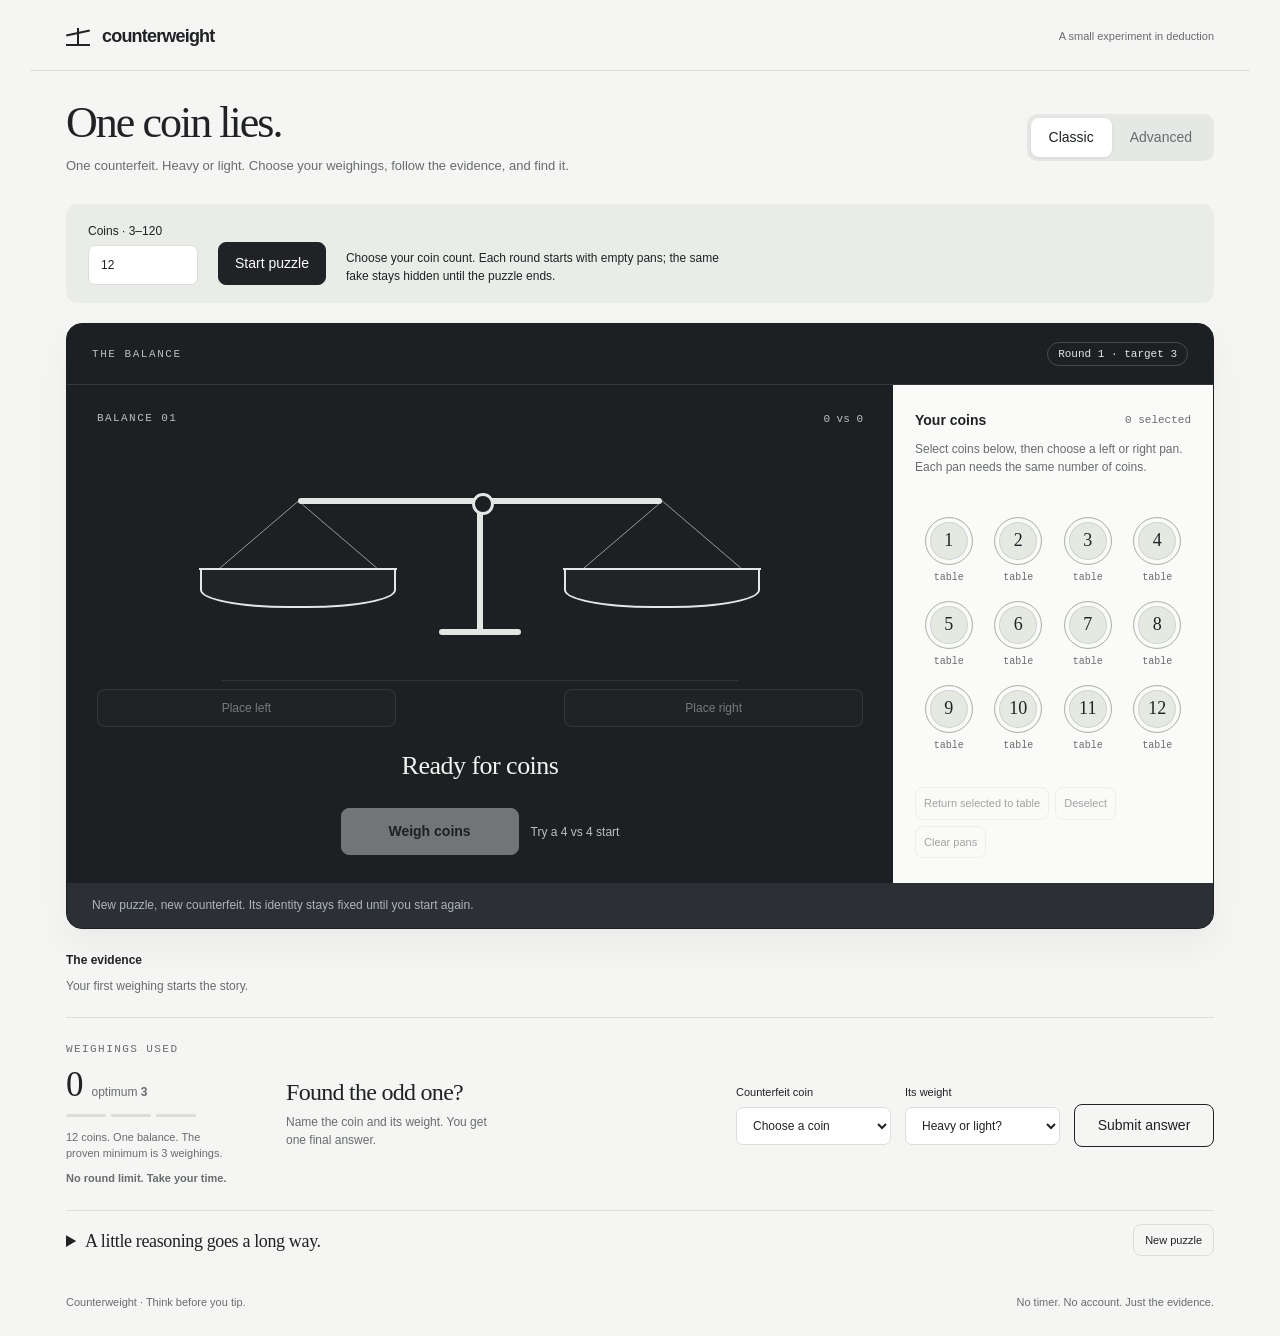
==== commit 301ff69f: "Allow unlimited weighings with an amber optimum benchmark" ====
--- a/index.html
+++ b/index.html
@@ -2,7 +2,7 @@
 <html lang="en">
 <head>
 <meta charset="utf-8"><meta name="viewport" content="width=device-width,initial-scale=1">
-<meta name="description" content="One counterfeit coin. A balance. Three chances. Play the classic weighing puzzle or experiment with simultaneous balances.">
+<meta name="description" content="One counterfeit coin. A balance. As many weighings as you need. Play the classic weighing puzzle or experiment with simultaneous balances.">
 <meta name="theme-color" content="#f7f7f5"><title>Counterweight — The counterfeit coin puzzle</title>
 <style>
 :root{--paper:#f5f5f3;--white:#fff;--ink:#202225;--muted:#686c70;--line:#dcdedc;--soft:#eaece8;--stage:#1d2023;--silver:#e4e6e4;--radius:16px}
@@ -15,6 +15,12 @@
 @media(max-width:480px){.mini{width:20px;height:20px;flex-basis:20px;font:9px/18px monospace}.pan-coin-row{gap:3px}}
 @media(max-width:360px){.mini{width:18px;height:18px;flex-basis:18px;font:9px/16px monospace}.pan-coin-row{gap:2px}}
 @media(prefers-reduced-motion:reduce){*,*:before,*:after{animation:none!important;transition:none!important}}
+/* Amber marks extra exploration; text carries the same information without color. */
+.progress.over-optimum .stats strong,.progress.over-optimum #benchmark-status{color:#8a510e}
+.progress.over-optimum .tick.used{background:#8a510e}
+.pill.over-optimum{color:#f0c27b;border-color:#b68a4b;background:#ffffff06}
+.progress #benchmark-status{margin-top:8px;font-weight:600}
+@media(max-width:480px){.progress #benchmark-status{grid-column:1/-1}}
 </style>
 </head>
 <body>
@@ -23,8 +29,8 @@
 <section class="intro"><div><div class="eyebrow">The counterfeit coin problem</div><h1>One coin lies.</h1><p>One counterfeit. Heavy or light. Choose your weighings, follow the evidence, and find it.</p></div><nav class="mode" aria-label="Game mode"><button id="classic" aria-pressed="true">Classic</button><button id="advanced" aria-pressed="false">Advanced</button></nav></section>
 <form id="settings" class="settings"><label>Coins · 3–120<input id="coin-count" type="number" min="3" max="120" step="1" value="12" required></label><label>Balances · 1–6<input id="balance-count" type="number" min="1" max="6" step="1" value="2" required></label><button class="primary" type="submit">Start puzzle</button><p>Place each coin on one pan at most. All balances reveal together; you can adapt between rounds.</p></form>
 <div class="game"><div><section class="workspace" aria-label="Weighing table"><div class="workspace-top"><h2 id="table-title">The balance</h2><span class="pill" id="phase">Arrange round 1</span></div><div id="message" class="message" role="status" aria-live="polite"></div><div id="scales" class="scales"></div><div class="round-actions"><button id="weigh" class="primary">Weigh coins</button><button id="next" class="primary" hidden>Next round · clear pans</button><button id="example" class="quiet small">Try a 4 vs 4 start</button></div><div class="coin-section"><div class="coin-heading"><h3>Your coins</h3><span id="selection-count">0 selected</span></div><p class="instruction" id="placement-help">Select coins below, then choose a left or right pan. Select again to deselect.</p><div id="coins" class="coins" role="group" aria-label="Select coins to move"></div><div class="coin-tools"><button id="off" class="small quiet">Return selected to table</button><button id="deselect" class="small quiet">Deselect</button><button id="clear" class="small quiet">Clear pans</button></div></div></section><section class="history"><h2>The evidence <span class="muted" id="evidence-count"></span></h2><div id="history"><p class="history-empty">Your first weighing starts the story.</p></div></section></div>
-<aside class="sidebar"><section class="progress"><div class="eyebrow" id="progress-label">Weighings used</div><div class="stats"><strong id="used">0</strong><span>of <b id="target">3</b> to solve</span></div><div class="ticks" id="ticks" aria-hidden="true"></div><p id="target-note">12 coins. One balance. The proven minimum is 3 weighings.</p></section><form class="verdict" id="verdict"><div class="verdict-intro"><h2>Found the odd one?</h2><p>Name the coin and its weight. You get one final answer.</p></div><div class="verdict-field"><label for="answer-coin">Counterfeit coin</label><select id="answer-coin" required><option value="">Choose a coin</option></select></div><div class="verdict-field"><label for="answer-direction">Its weight</label><select id="answer-direction" required><option value="">Heavy or light?</option><option value="1">Heavier</option><option value="-1">Lighter</option></select></div><button class="primary" type="submit" id="submit-answer">Submit answer</button></form><button id="restart" class="quiet">New puzzle</button></aside></div>
-<details class="learn"><summary>A little reasoning goes a long way.</summary><div class="explanation"><div><h3>Track possibilities, not just coins.</h3><p>“Coin 7 is heavy” and “coin 7 is light” are two different possibilities. Twelve coins start with 24 possible answers. Each weighing sorts the answers into three groups: left heavy, right heavy, or balanced.</p><p>A useful weighing leaves you with a manageable group whichever result you get. Four coins against four is a good first move for twelve coins: each outcome leaves eight possible answers.</p><h3>The table has rules.</h3><p>Exactly one coin is counterfeit. All genuine coins weigh the same. Each balance needs the same number of coins on both pans. An empty balance is allowed, but at least one must be in use. Every new round returns all coins to the table. The counterfeit stays the same within a puzzle. Starting a new puzzle randomly chooses its identity and direction again.</p><p>You get one final answer. A correct answer within the round limit wins. You can still submit after the last weighing; there is no extra weighing after the limit.</p></div><div><h3>More balances, one commitment.</h3><p>Two balances do not give nine usable outcomes. Only one coin is fake, so only one balance can tilt. There are five outcomes: either balance tilts in either direction, or both balance. In general, <span class="formula">b</span> balances give at most <span class="formula">2b + 1</span> outcomes per round.</p><p>All pans are committed before any result appears. Sequential weighings let you react after each result; simultaneous balances let you react only after the whole round.</p><h3>What does “minimum” mean?</h3><p>It is the fewest rounds a strategy needs to guarantee success, for any fake coin and either direction. A lucky guess can finish sooner.</p><p>With no spare genuine coin, the capacity in <span class="formula">w</span> rounds on <span class="formula">b</span> balances is <span class="formula">((2b + 1)<sup>w</sup> − 1)/2 − b</span>. We choose the smallest round count that covers your coins. This gives 12 coins in three weighings, or 10 coins in two rounds on two balances.</p><p>Thirteen coins need four weighings if you must also identify heavy or light. The extra possibility matters.</p><p>Source: Halbeisen &amp; Hungerbühler, <a href="paper/The_general_counterfeit_coin_problem.pdf">The general counterfeit coin problem</a> (1995), Theorems 1–2. Playable range: 3–120 coins and 1–6 balances.</p></div></div></details>
+<aside class="sidebar"><section class="progress"><div class="eyebrow" id="progress-label">Weighings used</div><div class="stats"><strong id="used">0</strong><span>optimum <b id="target">3</b></span></div><div class="ticks" id="ticks" aria-hidden="true"></div><p id="target-note">12 coins. One balance. The proven minimum is 3 weighings.</p><p id="benchmark-status">No round limit. Take your time.</p></section><form class="verdict" id="verdict"><div class="verdict-intro"><h2>Found the odd one?</h2><p>Name the coin and its weight. You get one final answer.</p></div><div class="verdict-field"><label for="answer-coin">Counterfeit coin</label><select id="answer-coin" required><option value="">Choose a coin</option></select></div><div class="verdict-field"><label for="answer-direction">Its weight</label><select id="answer-direction" required><option value="">Heavy or light?</option><option value="1">Heavier</option><option value="-1">Lighter</option></select></div><button class="primary" type="submit" id="submit-answer">Submit answer</button></form><button id="restart" class="quiet">New puzzle</button></aside></div>
+<details class="learn"><summary>A little reasoning goes a long way.</summary><div class="explanation"><div><h3>Track possibilities, not just coins.</h3><p>“Coin 7 is heavy” and “coin 7 is light” are two different possibilities. Twelve coins start with 24 possible answers. Each weighing sorts the answers into three groups: left heavy, right heavy, or balanced.</p><p>A useful weighing leaves you with a manageable group whichever result you get. Four coins against four is a good first move for twelve coins: each outcome leaves eight possible answers.</p><h3>The table has rules.</h3><p>Exactly one coin is counterfeit. All genuine coins weigh the same. Each balance needs the same number of coins on both pans. An empty balance is allowed, but at least one must be in use. Every new round returns all coins to the table. The counterfeit stays the same within a puzzle. Starting a new puzzle randomly chooses its identity and direction again.</p><p>Weigh as many times as you like. The theoretical optimum is a benchmark, not a round limit. After you exceed it, the counters turn amber and show how many extra rounds you have used. You still win by correctly naming the coin and its direction. You get one final answer.</p></div><div><h3>More balances, one commitment.</h3><p>Two balances do not give nine usable outcomes. Only one coin is fake, so only one balance can tilt. There are five outcomes: either balance tilts in either direction, or both balance. In general, <span class="formula">b</span> balances give at most <span class="formula">2b + 1</span> outcomes per round.</p><p>All pans are committed before any result appears. Sequential weighings let you react after each result; simultaneous balances let you react only after the whole round.</p><h3>What does “minimum” mean?</h3><p>It is the fewest rounds a strategy needs to guarantee success, for any fake coin and either direction. A lucky guess can finish sooner.</p><p>With no spare genuine coin, the capacity in <span class="formula">w</span> rounds on <span class="formula">b</span> balances is <span class="formula">((2b + 1)<sup>w</sup> − 1)/2 − b</span>. We choose the smallest round count that covers your coins. This gives 12 coins in three weighings, or 10 coins in two rounds on two balances.</p><p>Thirteen coins need four weighings if you must also identify heavy or light. The extra possibility matters.</p><p>Source: Halbeisen &amp; Hungerbühler, <a href="paper/The_general_counterfeit_coin_problem.pdf">The general counterfeit coin problem</a> (1995), Theorems 1–2. Playable range: 3–120 coins and 1–6 balances.</p></div></div></details>
 </main><footer><span>Counterweight · Think before you tip.</span><span>No timer. No account. Just the evidence.</span></footer>
 <dialog id="reset-dialog"><h2>Start fresh?</h2><p>This will replace your current puzzle and its weighing history.</p><div class="actions"><button id="cancel-reset">Keep playing</button><button id="confirm-reset" class="primary">Start fresh</button></div></dialog>
 <script>
@@ -43,7 +49,7 @@
 function randomInt(n){const a=new Uint32Array(1);let v;const limit=Math.floor(4294967296/n)*n;do{crypto.getRandomValues(a);v=a[0];}while(v>=limit);return v%n;}
 function start(c=12,b=1,mode='classic'){
  cancelReveal();
- state={c,b,mode,fake:randomInt(c),direction:randomInt(2)?1:-1,limit:minimum(c,b),locations:Array(c).fill(0),history:[],phase:'arrange',hypotheses:Array.from({length:c},(_,coin)=>[{coin,direction:1},{coin,direction:-1}]).flat()};selected.clear();
+ state={c,b,mode,fake:randomInt(c),direction:randomInt(2)?1:-1,optimum:minimum(c,b),locations:Array(c).fill(0),history:[],phase:'arrange',hypotheses:Array.from({length:c},(_,coin)=>[{coin,direction:1},{coin,direction:-1}]).flat()};selected.clear();
  $('classic').setAttribute('aria-pressed',mode==='classic');$('advanced').setAttribute('aria-pressed',mode==='advanced');$('settings').hidden=false;$('balance-count').closest('label').hidden=mode!=='advanced';$('settings').querySelector('p').textContent=mode==='classic'?'Choose your coin count. Each round starts with empty pans; the same fake stays hidden until the puzzle ends.':'Choose coins and balances. All balances reveal together. Every new round starts with empty pans.';$('coin-count').value=c;$('balance-count').value=b;
  $('answer-coin').innerHTML='<option value="">Choose a coin</option>'+Array.from({length:c},(_,i)=>`<option value="${i}">Coin ${i+1}</option>`).join('');$('answer-direction').value='';$('message').textContent='';buildScales();render();renderHistory();
 }
@@ -54,18 +60,22 @@
 }
 function place(destination){if(state.phase!=='arrange'||!selected.size)return;selected.forEach(i=>state.locations[i]=destination);selected.clear();$('message').textContent='';render();}
 function render(){
- const {c,b,phase,history,limit,locations}=state,arranging=phase==='arrange',done=phase==='done',weighing=phase==='weighing',used=history.length;
- $('phase').textContent=weighing?'Weighing…':done?'Puzzle complete':arranging?`Round ${used+1} of ${limit} · arrange`:used===limit?'Make your call':`Round ${used} revealed`;
- $('used').textContent=used;$('target').textContent=limit;$('progress-label').textContent=b===1?'Weighings used':'Rounds used';
- $('target-note').textContent=`${c} coins. ${b===1?'One balance':b+' simultaneous balances'}. The proven minimum is ${limit} ${b===1?'weighings':'rounds'}.`;
- $('ticks').innerHTML=Array.from({length:limit},(_,i)=>`<span class="tick ${i<used?'used':''}"></span>`).join('');
+ const {c,b,phase,history,optimum,locations}=state,arranging=phase==='arrange',done=phase==='done',weighing=phase==='weighing',used=history.length;
+ const extra=Math.max(0,used-optimum);
+ $('phase').textContent=weighing?'Weighing…':done?'Puzzle complete':arranging?`Round ${used+1} · target ${optimum}`:`Round ${used} · ${extra?'+'+extra+' extra':'target '+optimum}`;
+ $('phase').classList.toggle('over-optimum',extra>0);
+ document.querySelector('.progress').classList.toggle('over-optimum',extra>0);
+ $('benchmark-status').textContent=extra?`${extra} ${extra===1?'round':'rounds'} above optimum.${done?'':' Keep exploring.'}`:used===optimum?(done?'Optimum reached.':'Optimum reached. You can keep weighing.'):(done?'Finished within the optimum.':'No round limit. Take your time.');
+ $('used').textContent=used;$('target').textContent=optimum;$('progress-label').textContent=b===1?'Weighings used':'Rounds used';
+ $('target-note').textContent=`${c} coins. ${b===1?'One balance':b+' simultaneous balances'}. The proven minimum is ${optimum} ${b===1?'weighings':'rounds'}.`;
+ $('ticks').innerHTML=Array.from({length:optimum},(_,i)=>`<span class="tick ${i<used?'used':''}"></span>`).join('');
  $('weigh').hidden=!arranging&&!weighing;$('weigh').disabled=weighing||!validLayout(locations,b);$('weigh').textContent=weighing?'Weighing…':b===1?'Weigh coins':'Reveal all balances';
  ['classic','advanced','restart'].forEach(id=>$(id).disabled=weighing);$('settings').querySelectorAll('input,button').forEach(el=>el.disabled=weighing);
- $('next').hidden=phase!=='revealed'||used>=limit;$('example').hidden=!(arranging&&used===0&&c===12&&b===1);
+ $('next').hidden=phase!=='revealed';$('example').hidden=!(arranging&&used===0&&c===12&&b===1);
  $('off').disabled=!arranging||!selected.size;$('deselect').disabled=!arranging||!selected.size;$('clear').disabled=!arranging||!locations.some(Boolean);
  $('answer-coin').disabled=done||weighing;$('answer-direction').disabled=done||weighing;$('submit-answer').disabled=done||weighing;
  $('selection-count').textContent=`${selected.size} selected`;
- $('placement-help').textContent=weighing?'Watch the balance settle. Your coins are locked for this weighing.':arranging?'Select coins below, then choose a left or right pan. Each pan needs the same number of coins.':done?'Start a new puzzle to try another strategy.':used===limit?'All rounds used. Review the evidence and submit your answer.':'Review this result. The next round returns every coin to the table.';
+ $('placement-help').textContent=weighing?'Watch the balance settle. Your coins are locked for this weighing.':arranging?'Select coins below, then choose a left or right pan. Each pan needs the same number of coins.':done?'Start a new puzzle to try another strategy.':'Review this result. The next round returns every coin to the table.';
  // Preserve focus on the coin being selected across a grid redraw.
  const focused=document.activeElement?.dataset.coin;
  $('coins').innerHTML=Array.from({length:c},(_,i)=>{const p=locations[i],label=p?`${Math.abs(p)} · ${p<0?'left':'right'}`:'table';return `<button class="coin" data-coin="${i}" aria-pressed="${selected.has(i)}" aria-label="Coin ${i+1}, ${p?'balance '+Math.abs(p)+', '+(p<0?'left':'right')+' pan':'on table'}" ${!arranging?'disabled':''}><span class="coin-disc">${i+1}</span><span class="coin-location">${label}</span></button>`;}).join('');
@@ -108,14 +118,14 @@
  state.hypotheses=state.hypotheses.filter(h=>outcome(state.locations,h.coin,h.direction,state.b).every((x,i)=>x===result[i]));
  state.history.push({locations:[...state.locations],result,remaining:state.hypotheses.length});state.phase='weighing';selected.clear();$('message').textContent='Weighing in progress. Watch the pans settle before making your next move.';render();
  const game=state;await animateReveal(result);if(state!==game)return;revealAnimations=[];state.phase='revealed';render();renderHistory();
- $('message').textContent=`Round ${state.history.length}: ${result.map((x,i)=>`balance ${i+1}, ${resultText(x).toLowerCase()}`).join('; ')}. ${state.history.length===state.limit?'Round limit reached. Submit your answer.':'Review the result. The next round starts with empty pans.'}`;
- (state.history.length===state.limit?$('answer-coin'):$('next')).focus({preventScroll:true});
+ $('message').textContent=`Round ${state.history.length}: ${result.map((x,i)=>`balance ${i+1}, ${resultText(x).toLowerCase()}`).join('; ')}. ${state.history.length>state.optimum?`${state.history.length-state.optimum} above optimum. Keep weighing or make your call.`:state.history.length===state.optimum?'Optimum reached. Make your call or keep exploring.':'Review the result. The next round starts with empty pans.'}`;
+ $('next').focus({preventScroll:true});
 });
-$('next').addEventListener('click',()=>{if(state.phase!=='revealed'||state.history.length>=state.limit)return;state.phase='arrange';state.locations.fill(0);selected.clear();$('message').textContent='A fresh round: all coins are back on the table. The counterfeit coin has not changed.';render();});
+$('next').addEventListener('click',()=>{if(state.phase!=='revealed')return;state.phase='arrange';state.locations.fill(0);selected.clear();$('message').textContent='A fresh round: all coins are back on the table. The counterfeit coin has not changed.';render();});
 $('off').addEventListener('click',()=>place(0));$('deselect').addEventListener('click',()=>{selected.clear();render();});
 $('clear').addEventListener('click',()=>{if(state.phase==='arrange'){state.locations.fill(0);selected.clear();$('message').textContent='';render();}});
 $('example').addEventListener('click',()=>{if(state.phase!=='arrange')return;state.locations=Array.from({length:12},(_,i)=>i<4?-1:i<8?1:0);selected.clear();$('message').textContent='Coins 1–4 on the left, 5–8 on the right. Coins 9–12 stay on the table.';render();});
-$('verdict').addEventListener('submit',event=>{event.preventDefault();if(state.phase==='done'||state.phase==='weighing'||!$('verdict').reportValidity())return;const correct=Number($('answer-coin').value)===state.fake&&Number($('answer-direction').value)===state.direction;state.phase='done';selected.clear();render();$('message').textContent=(correct?'Solved. ':'Not quite. ')+`Coin ${state.fake+1} is ${state.direction===1?'heavier':'lighter'}. `+(correct?`You found it in ${state.history.length} of ${state.limit} rounds.`:'The puzzle is over. Start fresh to try another strategy.');$('message').scrollIntoView({behavior:matchMedia('(prefers-reduced-motion: reduce)').matches?'instant':'smooth',block:'nearest'});});
+$('verdict').addEventListener('submit',event=>{event.preventDefault();if(state.phase==='done'||state.phase==='weighing'||!$('verdict').reportValidity())return;const correct=Number($('answer-coin').value)===state.fake&&Number($('answer-direction').value)===state.direction;state.phase='done';selected.clear();render();$('message').textContent=(correct?'Solved. ':'Not quite. ')+`Coin ${state.fake+1} is ${state.direction===1?'heavier':'lighter'}. `+(correct?`You found it in ${state.history.length} ${state.history.length===1?'round':'rounds'}. ${state.history.length>state.optimum?`${state.history.length-state.optimum} above the optimum of ${state.optimum}.`:state.history.length===state.optimum?'You matched the theoretical optimum.':`Within the theoretical optimum of ${state.optimum}.`}`:'The puzzle is over. Start fresh to try another strategy.');$('message').scrollIntoView({behavior:matchMedia('(prefers-reduced-motion: reduce)').matches?'instant':'smooth',block:'nearest'});});
 function requestStart(c,b,mode){if(state.phase==='weighing')return;if(state.phase!=='done'&&(state.history.length||state.locations.some(Boolean)||selected.size)){pendingReset=()=>start(c,b,mode);$('reset-dialog').showModal();}else start(c,b,mode);}
 $('restart').addEventListener('click',()=>requestStart(state.c,state.b,state.mode));
 $('classic').addEventListener('click',()=>{if(state.mode!=='classic')requestStart(state.c,1,'classic');});
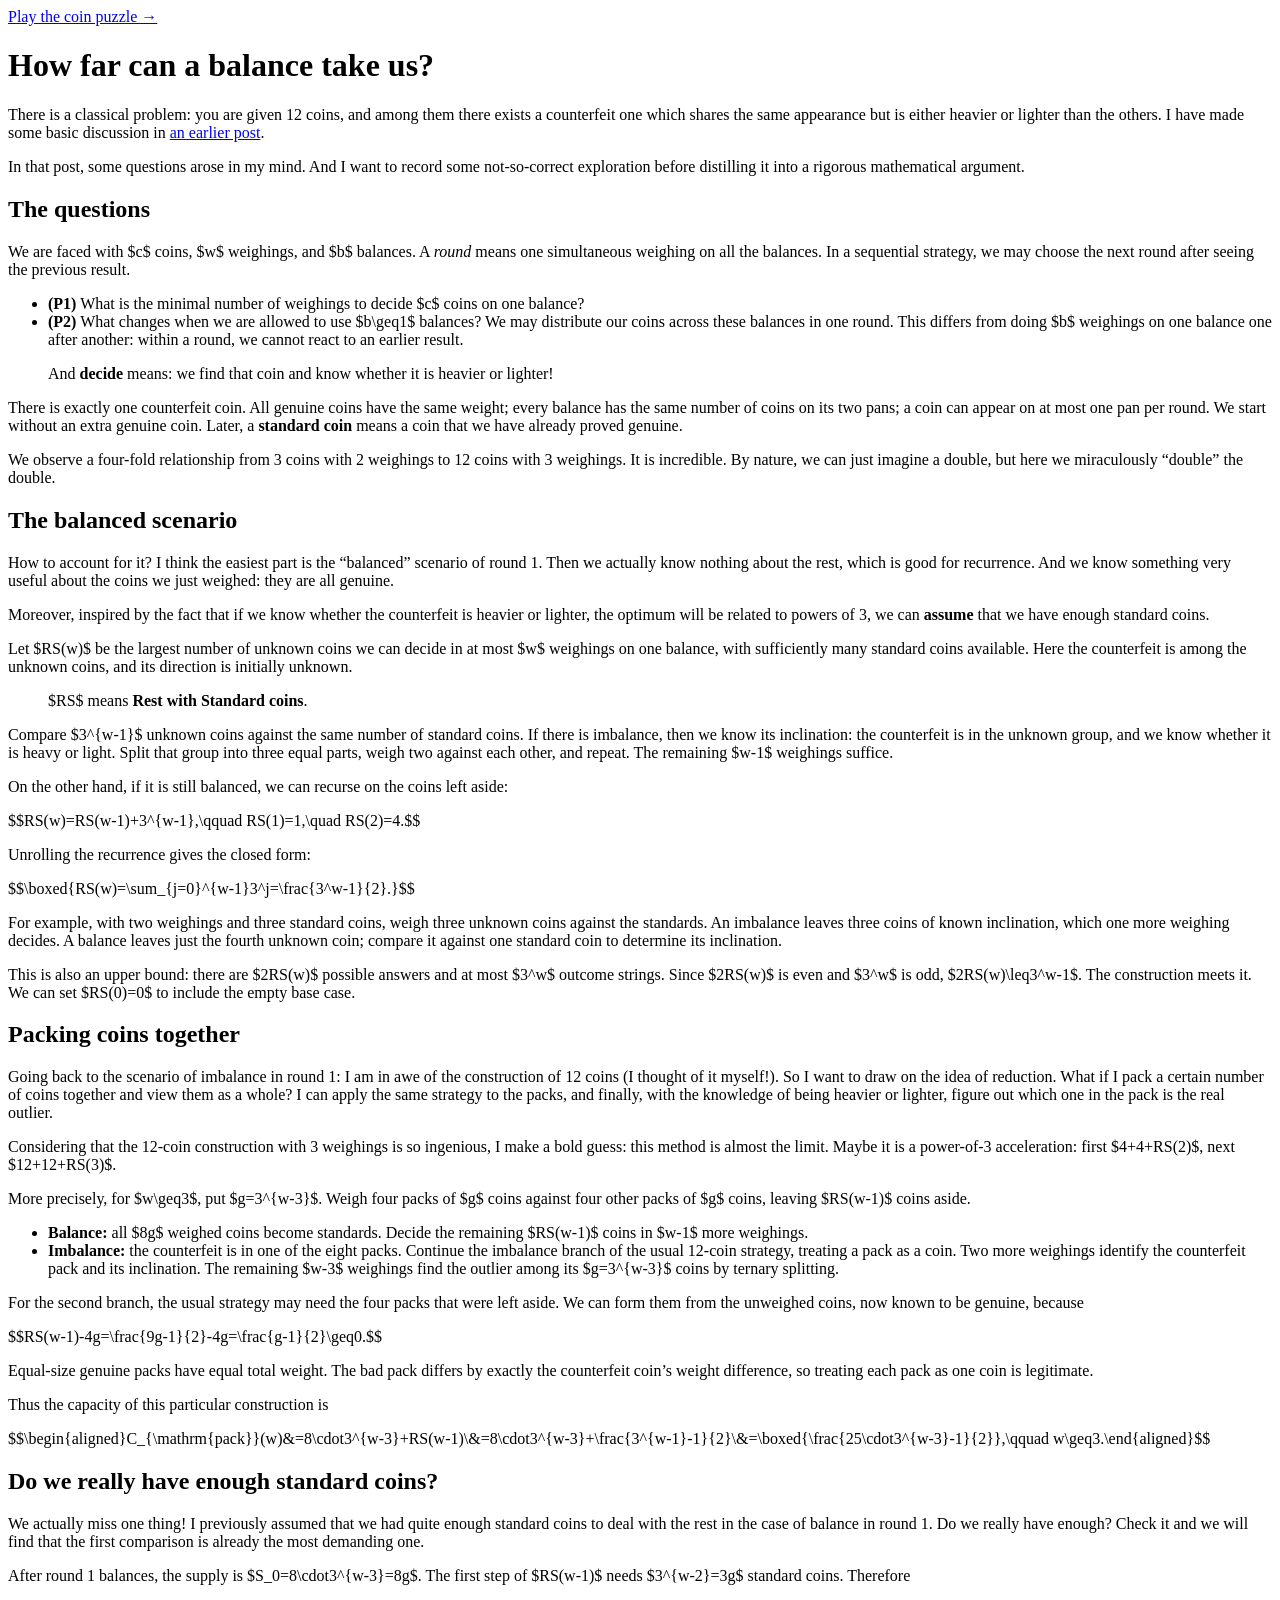
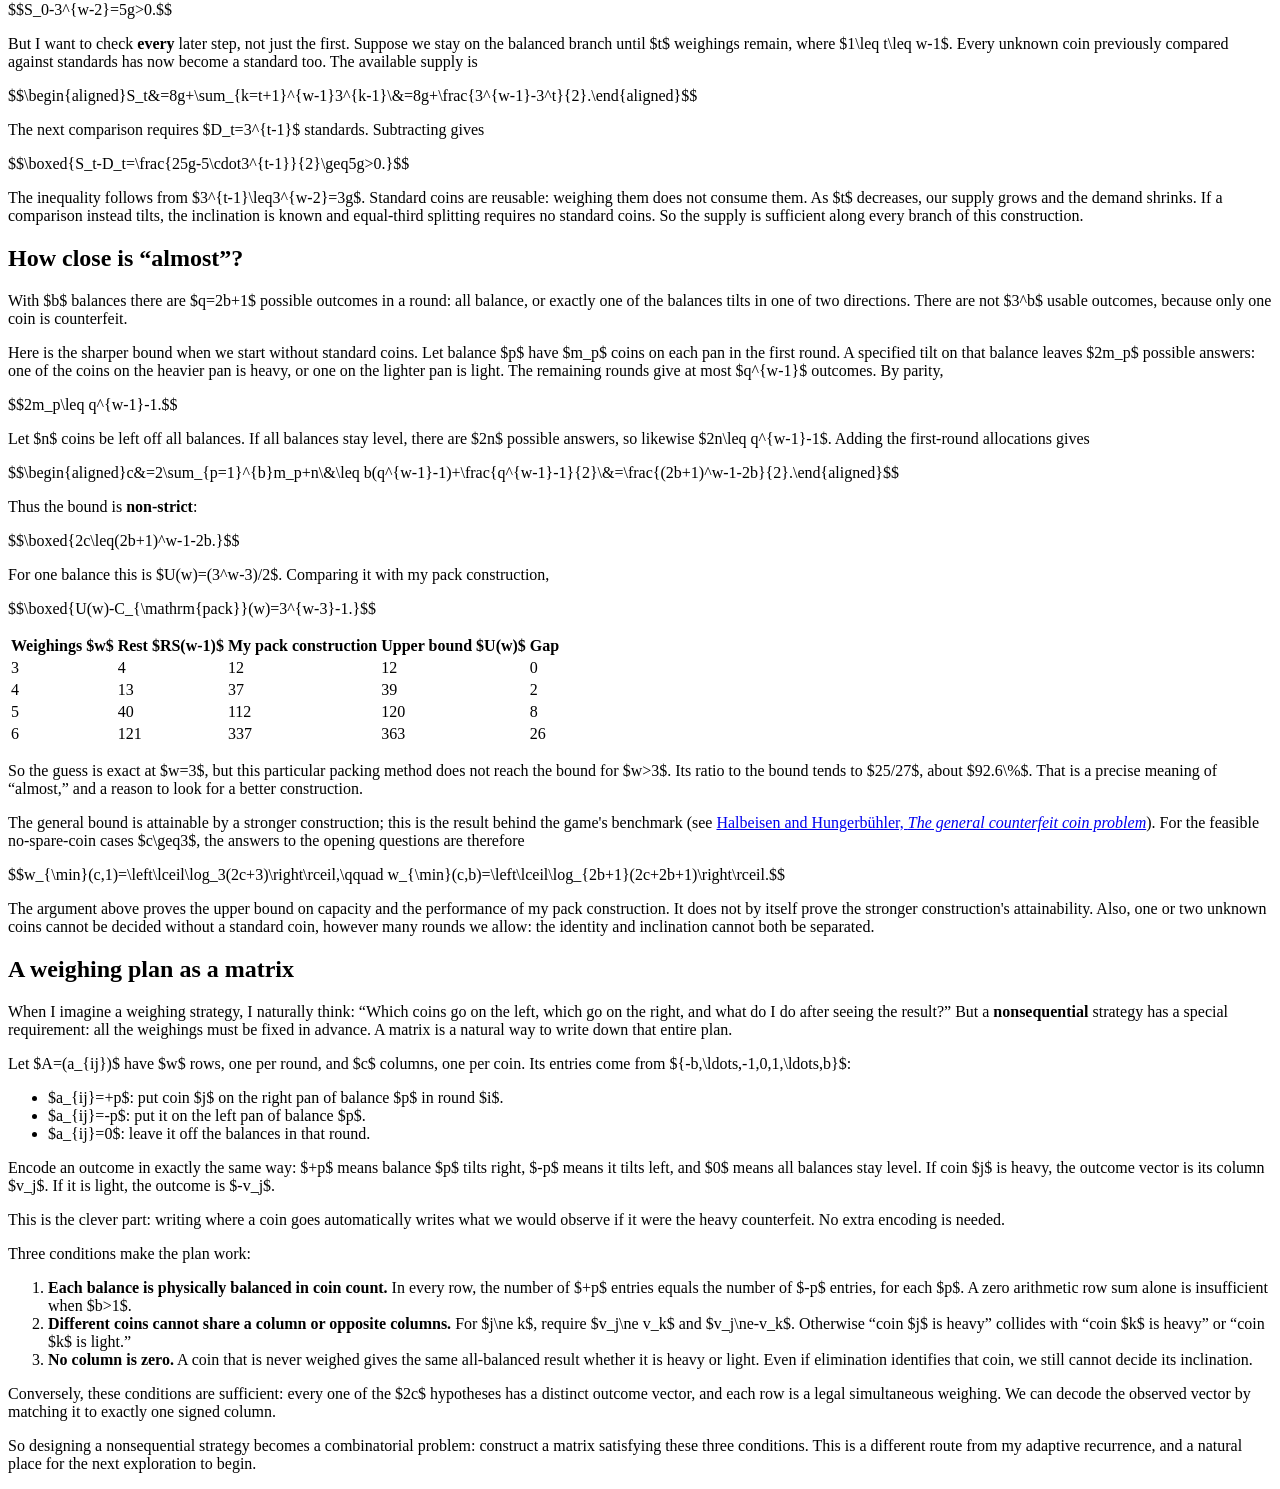
==== commit aa059fa7: "Make the homepage an English essay with closed forms and supply proofs" ====
--- a/index.html
+++ b/index.html
@@ -1,138 +1,124 @@
 <!doctype html>
-<html lang="en">
-<head>
-<meta charset="utf-8"><meta name="viewport" content="width=device-width,initial-scale=1">
-<meta name="description" content="One counterfeit coin. A balance. As many weighings as you need. Play the classic weighing puzzle or experiment with simultaneous balances.">
-<meta name="theme-color" content="#f7f7f5"><title>Counterweight — The counterfeit coin puzzle</title>
-<style>
-:root{--paper:#f5f5f3;--white:#fff;--ink:#202225;--muted:#686c70;--line:#dcdedc;--soft:#eaece8;--stage:#1d2023;--silver:#e4e6e4;--radius:16px}
-*{box-sizing:border-box}body{margin:0;background:var(--paper);color:var(--ink);font:14px/1.5 Arial,Helvetica,sans-serif}button,input,select{font:inherit;color:inherit}button{cursor:pointer;border:1px solid var(--line);border-radius:8px;background:white;padding:10px 16px;transition:background .16s,transform .16s}button:hover:not(:disabled){background:var(--soft);border-color:#9b9d95}button:active:not(:disabled){transform:translateY(1px)}button:disabled{cursor:default;opacity:.4}button:focus-visible,input:focus-visible,select:focus-visible,summary:focus-visible,a:focus-visible{outline:3px solid #8d969e;outline-offset:4px}[hidden]{display:none!important}.primary{background:var(--ink);color:white;border-color:var(--ink)}.primary:hover:not(:disabled){background:#42464b}.quiet{background:transparent}.small{font-size:12px;padding:8px 10px}.eyebrow{font:11px/1.4 'Courier New',monospace;letter-spacing:.13em;text-transform:uppercase;color:var(--muted)}.muted{color:var(--muted)}header,main,footer{max-width:1220px;margin:auto;padding-left:36px;padding-right:36px}header{display:flex;align-items:center;justify-content:space-between;padding-top:23px;padding-bottom:20px;border-bottom:1px solid var(--line)}.wordmark{font-size:18px;font-weight:700;letter-spacing:-.045em;display:flex;align-items:center;gap:12px}.mark{width:24px;height:18px;border-bottom:2px solid;position:relative}.mark:before{content:'';position:absolute;width:24px;top:4px;border-top:2px solid;transform:rotate(-12deg)}.mark:after{content:'';position:absolute;height:18px;left:11px;border-left:2px solid}.header-note{font-size:11px;color:var(--muted)}.intro{display:flex;justify-content:space-between;align-items:center;gap:24px;padding:28px 0}.intro .eyebrow{display:none}h1{font:normal clamp(32px,4vw,44px)/1.1 Georgia,'Times New Roman',serif;letter-spacing:-.045em;margin:0 0 9px}.intro p{max-width:590px;margin:0;color:var(--muted);font-size:13px}.mode{display:flex;padding:4px;background:#e6e8e5;border-radius:10px;flex-shrink:0}.mode button{background:transparent;border:0;color:var(--muted);padding:9px 18px}.mode button[aria-pressed=true]{background:white;color:var(--ink);box-shadow:0 1px 4px #00000012}.settings{display:flex;gap:20px;align-items:end;flex-wrap:wrap;padding:18px 22px;background:var(--soft);border-radius:12px;margin-bottom:20px}.settings label{display:grid;gap:5px;font-size:12px}.settings input{width:110px}.settings p{margin:0;max-width:380px;font-size:12px}input,select{background:white;border:1px solid var(--line);border-radius:7px;padding:10px 12px;min-width:0}.game{display:flex;flex-direction:column;gap:0}.workspace{background:var(--stage);border:1px solid var(--stage);border-radius:var(--radius);overflow:hidden;display:grid;grid-template-columns:minmax(0,1fr) 320px;box-shadow:0 16px 36px #171a1d0c}.workspace-top{grid-column:1/-1;padding:18px 25px;display:flex;align-items:center;justify-content:space-between;border-bottom:1px solid #ffffff1c;gap:12px;color:var(--silver)}.workspace-top h2{font:11px 'Courier New',monospace;letter-spacing:.14em;text-transform:uppercase;margin:0;color:#b9bec2}.pill{border:1px solid #ffffff30;border-radius:30px;padding:5px 10px;font:11px 'Courier New',monospace;white-space:nowrap}.scales{grid-column:1;grid-row:2;padding:26px 30px 4px;display:grid;gap:28px;color:var(--silver);min-height:340px}.scales.multiple{grid-template-columns:repeat(2,minmax(0,1fr))}.scale{min-width:0}.scale-title{display:flex;align-items:center;justify-content:space-between;font:11px 'Courier New',monospace;color:#b9bec2}.scale-title .eyebrow{color:#b9bec2}.apparatus{position:relative;height:255px;margin:8px auto 0;max-width:560px}.apparatus:after{content:'';position:absolute;height:1px;background:#ffffff16;left:4%;right:4%;bottom:8px}.beam{position:absolute;left:17.5%;right:17.5%;height:6px;background:var(--silver);top:64px;border-radius:3px;transform:rotate(var(--tilt,0deg));transition:transform .4s ease;z-index:2;box-shadow:0 2px 0 #00000022}.beam:after{content:'';position:absolute;left:calc(50% - 8px);top:-5px;width:16px;height:16px;border-radius:50%;background:var(--stage);border:3px solid var(--silver)}.stand{position:absolute;left:calc(50% - 3px);top:65px;height:136px;width:6px;background:var(--silver)}.stand:after{content:'';position:absolute;bottom:0;left:-38px;width:82px;height:6px;border-radius:4px;background:var(--silver)}.pan{position:absolute;top:67px;width:35%;transition:transform .4s ease;transform:translate(var(--slide,0px),var(--shift,0px))}.pan.left{left:0}.pan.right{right:0}.ropes{display:block;height:67px;width:80%;margin:auto;overflow:visible}.ropes path{stroke:#939b9f}.tray{min-height:40px;border:2px solid var(--silver);border-top:0;border-radius:0 0 45% 45%;padding:0 4px 10px;text-align:center;position:relative;background:#ffffff05}.tray:before{content:'';position:absolute;top:0;left:-3px;right:-3px;border-top:2px solid var(--silver)}.tray-coins{position:absolute;bottom:100%;left:0;right:0;display:block;overflow-x:auto;overflow-y:hidden;padding:3px 2px 5px;scrollbar-width:thin;scrollbar-color:#a4aca6 transparent}.pan-coin-row{display:flex;width:max-content;gap:4px;margin:0 auto;padding:0 2px}.mini{flex:0 0 25px}.mini{border:1px solid #f4f5f0;background:#d6dbd7;color:#262b2d;border-radius:50%;width:25px;height:25px;font:11px/23px 'Courier New',monospace;animation:arrive .25s ease-out}.pan-actions{display:flex;justify-content:space-between;gap:10px;margin-top:0}.pan-actions button{width:39%;font-size:12px;padding:9px 3px;background:#ffffff09;border-color:#ffffff30;color:var(--silver)}.pan-actions button:hover:not(:disabled){background:#ffffff20;border-color:#ffffff80}.pan-actions button:disabled{opacity:.45}.outcome{text-align:center;font:26px/1.2 Georgia,serif;letter-spacing:-.02em;min-height:32px;margin:23px 0 0;color:#f3f4f0}.round-actions{grid-column:1;grid-row:3;display:flex;gap:12px;justify-content:center;align-items:center;padding:22px 25px 28px;flex-wrap:wrap}.round-actions .primary{background:#f2f3ef;color:#1d2023;border-color:#f2f3ef;font-weight:600;padding:12px 28px;min-width:178px}.round-actions .primary:hover:not(:disabled){background:white}.round-actions .quiet{color:#b9bec2;border:0;padding:8px 0}.round-actions .quiet:hover:not(:disabled){background:transparent;color:white}.coin-section{grid-column:2;grid-row:2/4;padding:25px 22px;background:#fafbf8;display:flex;flex-direction:column}.coin-heading{display:flex;justify-content:space-between;align-items:center;gap:10px}.coin-heading h3{font-size:14px;margin:0}.coin-heading span{font:11px 'Courier New',monospace;color:var(--muted)}.instruction{font-size:12px;color:var(--muted);margin:9px 0 18px;min-height:54px}.coins{display:grid;grid-template-columns:repeat(4,minmax(0,1fr));gap:18px 10px;max-height:340px;overflow:auto;padding:5px 4px;align-content:start}.coin{padding:0;border:0;background:transparent!important;display:flex;align-items:center;flex-direction:column;gap:7px;border-radius:6px;min-width:0}.coin-disc{width:48px;height:48px;border:1px solid #aeb4ae;box-shadow:inset 0 0 0 4px #fafbf8,inset 0 0 0 5px #cdd2cb;background:#e6e9e2;border-radius:50%;display:grid;place-items:center;font:18px Georgia,serif;transition:background .15s,color .15s,transform .15s}.coin:hover:not(:disabled) .coin-disc{transform:translateY(-3px)}.coin[aria-pressed=true] .coin-disc{background:var(--ink);color:white;box-shadow:inset 0 0 0 4px var(--ink),inset 0 0 0 5px #888b80;border-color:var(--ink)}.coin:disabled{opacity:1}.coin-location{font:10px 'Courier New',monospace;color:var(--muted);white-space:nowrap}.coin-tools{display:flex;gap:6px;flex-wrap:wrap;margin-top:auto;padding-top:24px}.coin-tools button{font-size:11px;padding:7px 8px}.sidebar{order:2;display:grid;grid-template-columns:190px 1fr;gap:30px;position:relative;border-top:1px solid var(--line);padding:24px 0}.progress{padding:0}.stats{display:flex;align-items:baseline;gap:8px;margin:9px 0}.stats strong{font:35px/1 Georgia,serif}.stats span{color:var(--muted);font-size:12px}.ticks{display:flex;gap:5px;margin:12px 0;max-width:130px}.tick{height:3px;flex:1;background:var(--line);border-radius:2px}.tick.used{background:var(--ink)}.progress p{font-size:11px;color:var(--muted);margin:0;max-width:170px}.verdict{padding:0;display:grid;grid-template-columns:minmax(150px,1fr) 155px 155px 140px;gap:14px;align-items:center}.verdict h2{font:24px Georgia,serif;margin:0 0 7px;letter-spacing:-.03em}.verdict p{font-size:12px;color:var(--muted);margin:0;max-width:210px}.verdict label{display:block;font-size:11px;margin:0 0 6px}.verdict select{width:100%;font-size:12px}.verdict button{margin-top:22px;background:transparent;color:var(--ink)}#restart{position:absolute;bottom:-46px;right:0;padding:7px 11px;font-size:11px}.message{grid-column:1/-1;grid-row:4;padding:13px 25px;font-size:12px;background:#2c3034;color:#e1e5e1;min-height:45px;line-height:1.6}.message:empty:before{content:'New puzzle, new counterfeit. Its identity stays fixed until you start again.';color:#aeb5b9}.history{margin:22px 0}.history h2{font-size:12px;font-weight:600;margin:0 0 8px}.history-empty{font-size:12px;color:var(--muted);margin:0}.history-item{border-top:1px solid var(--line);padding:10px 0;font-size:12px}.history-item summary{cursor:pointer;display:list-item;font-size:12px}.history-item p{color:var(--muted);margin:8px 0;overflow-wrap:anywhere}.learn{border-top:1px solid var(--line);padding:20px 0;margin-top:0}.learn>summary{font:18px Georgia,serif;cursor:pointer;letter-spacing:-.02em;max-width:75%}.explanation{display:grid;grid-template-columns:1fr 1fr;gap:30px;margin:24px 0 12px;font-size:14px;color:var(--muted)}.explanation h3{font-size:14px;color:var(--ink)}.explanation p{margin:8px 0 16px}.formula{font:14px 'Courier New',monospace;color:var(--ink)}a{color:inherit;text-underline-offset:3px}footer{padding-top:22px;padding-bottom:25px;display:flex;justify-content:space-between;font-size:11px;color:var(--muted);gap:16px}dialog{border:1px solid var(--line);border-radius:12px;padding:28px;max-width:420px;background:var(--paper)}dialog::backdrop{background:#20212088}dialog h2{font:28px Georgia,serif;margin-top:0}dialog .actions{display:flex;justify-content:end;gap:8px}
-.scales.multiple .apparatus{height:240px}.scales.multiple .beam{top:56px}.scales.multiple .pan{top:59px}.scales.multiple .stand{top:57px;height:128px}.scales.multiple .outcome{font-size:21px}.workspace:has(.multiple){grid-template-columns:minmax(0,1fr) 280px}.workspace:has(.multiple) .coins{gap:15px 6px}.workspace:has(.multiple) .coin-disc{width:44px;height:44px}
-@keyframes arrive{from{opacity:0;transform:translateY(-14px)}to{opacity:1;transform:translateY(0)}}
-@media(max-width:1100px){.verdict{grid-template-columns:1fr 1fr 140px}.verdict-intro{grid-column:1/-1}.verdict p{max-width:none}.sidebar{gap:24px}.workspace:has(.multiple){grid-template-columns:minmax(0,1fr) 280px}.scales.multiple{grid-template-columns:1fr}.scales.multiple .apparatus{max-width:440px}.workspace:has(.multiple) .coin-section{position:relative}.workspace:has(.multiple) .coins{max-height:500px}.intro p{max-width:480px}}
-@media(max-width:760px){header,main,footer{padding-left:18px;padding-right:18px}.header-note{font-size:10px}.intro{gap:18px;padding:22px 0;align-items:start}.intro p{max-width:340px;font-size:12px}.mode button{padding:8px 12px}.workspace,.workspace:has(.multiple){grid-template-columns:1fr}.workspace-top{padding:15px 18px}.scales{padding:22px 22px 0;min-height:0}.coin-section{grid-column:1;grid-row:4;padding:20px 22px}.message{grid-row:5;padding:12px 20px}.round-actions{padding:18px 22px 23px}.coins,.workspace:has(.multiple) .coins{grid-template-columns:repeat(6,minmax(0,1fr));gap:12px 8px;max-height:260px}.coin-disc,.workspace:has(.multiple) .coin-disc{width:44px;height:44px}.instruction{min-height:0;margin-bottom:16px}.coin-tools{padding-top:16px}.sidebar{grid-template-columns:140px 1fr;gap:20px}.verdict{grid-template-columns:1fr 1fr;gap:12px}.verdict button{grid-column:1/-1;margin:0}.progress p{max-width:130px}.apparatus{height:250px;max-width:500px}.outcome{margin-top:19px}.settings{gap:12px}.settings input{width:100px}}
-@media(max-width:480px){header{padding-top:18px;padding-bottom:17px}.header-note{max-width:125px;text-align:right}.intro{flex-wrap:wrap;gap:16px}.intro p{max-width:none}.mode{width:100%;padding:3px}.mode button{flex:1;padding:7px 12px}.workspace-top{padding:14px}.workspace-top h2{font-size:10px;letter-spacing:.07em}.pill{font-size:10px;padding:4px 7px}.scales{padding:18px 16px 0}.apparatus{height:233px;margin-top:6px}.outcome{font-size:25px;margin-top:18px}.coin-section{padding:18px 14px}.coins,.workspace:has(.multiple) .coins{gap:14px 4px}.coin-disc,.workspace:has(.multiple) .coin-disc{width:39px;height:39px;font-size:16px}.coin-location{font-size:9px}.round-actions{gap:10px;padding-bottom:22px}.round-actions .primary{padding:11px 20px}.sidebar{grid-template-columns:1fr}.progress{display:grid;grid-template-columns:1fr 1fr;column-gap:16px}.progress .eyebrow{grid-column:1}.stats{grid-row:1/3;grid-column:2;justify-content:end;margin:0}.ticks{margin:8px 0}.progress p{max-width:none;grid-column:1/-1}.verdict{border-top:1px solid var(--line);padding-top:20px}.verdict-intro{margin-bottom:4px}.verdict h2{font-size:24px}.explanation{grid-template-columns:1fr;gap:0}.learn>summary{font-size:17px;max-width:65%}footer{flex-direction:column;gap:6px}.settings p{font-size:11px}.pan-actions button{width:43%}}
-@media(max-width:480px){.mini{width:20px;height:20px;flex-basis:20px;font:9px/18px monospace}.pan-coin-row{gap:3px}}
-@media(max-width:360px){.mini{width:18px;height:18px;flex-basis:18px;font:9px/16px monospace}.pan-coin-row{gap:2px}}
-@media(prefers-reduced-motion:reduce){*,*:before,*:after{animation:none!important;transition:none!important}}
-/* Amber marks extra exploration; text carries the same information without color. */
-.progress.over-optimum .stats strong,.progress.over-optimum #benchmark-status{color:#8a510e}
-.progress.over-optimum .tick.used{background:#8a510e}
-.pill.over-optimum{color:#f0c27b;border-color:#b68a4b;background:#ffffff06}
-.progress #benchmark-status{margin-top:8px;font-weight:600}
-@media(max-width:480px){.progress #benchmark-status{grid-column:1/-1}}
-</style>
-</head>
-<body>
-<header><div class="wordmark"><span class="mark" aria-hidden="true"></span>counterweight</div><span class="header-note">A small experiment in deduction</span></header>
-<main>
-<section class="intro"><div><div class="eyebrow">The counterfeit coin problem</div><h1>One coin lies.</h1><p>One counterfeit. Heavy or light. Choose your weighings, follow the evidence, and find it.</p></div><nav class="mode" aria-label="Game mode"><button id="classic" aria-pressed="true">Classic</button><button id="advanced" aria-pressed="false">Advanced</button></nav></section>
-<form id="settings" class="settings"><label>Coins · 3–120<input id="coin-count" type="number" min="3" max="120" step="1" value="12" required></label><label>Balances · 1–6<input id="balance-count" type="number" min="1" max="6" step="1" value="2" required></label><button class="primary" type="submit">Start puzzle</button><p>Place each coin on one pan at most. All balances reveal together; you can adapt between rounds.</p></form>
-<div class="game"><div><section class="workspace" aria-label="Weighing table"><div class="workspace-top"><h2 id="table-title">The balance</h2><span class="pill" id="phase">Arrange round 1</span></div><div id="message" class="message" role="status" aria-live="polite"></div><div id="scales" class="scales"></div><div class="round-actions"><button id="weigh" class="primary">Weigh coins</button><button id="next" class="primary" hidden>Next round · clear pans</button><button id="example" class="quiet small">Try a 4 vs 4 start</button></div><div class="coin-section"><div class="coin-heading"><h3>Your coins</h3><span id="selection-count">0 selected</span></div><p class="instruction" id="placement-help">Select coins below, then choose a left or right pan. Select again to deselect.</p><div id="coins" class="coins" role="group" aria-label="Select coins to move"></div><div class="coin-tools"><button id="off" class="small quiet">Return selected to table</button><button id="deselect" class="small quiet">Deselect</button><button id="clear" class="small quiet">Clear pans</button></div></div></section><section class="history"><h2>The evidence <span class="muted" id="evidence-count"></span></h2><div id="history"><p class="history-empty">Your first weighing starts the story.</p></div></section></div>
-<aside class="sidebar"><section class="progress"><div class="eyebrow" id="progress-label">Weighings used</div><div class="stats"><strong id="used">0</strong><span>optimum <b id="target">3</b></span></div><div class="ticks" id="ticks" aria-hidden="true"></div><p id="target-note">12 coins. One balance. The proven minimum is 3 weighings.</p><p id="benchmark-status">No round limit. Take your time.</p></section><form class="verdict" id="verdict"><div class="verdict-intro"><h2>Found the odd one?</h2><p>Name the coin and its weight. You get one final answer.</p></div><div class="verdict-field"><label for="answer-coin">Counterfeit coin</label><select id="answer-coin" required><option value="">Choose a coin</option></select></div><div class="verdict-field"><label for="answer-direction">Its weight</label><select id="answer-direction" required><option value="">Heavy or light?</option><option value="1">Heavier</option><option value="-1">Lighter</option></select></div><button class="primary" type="submit" id="submit-answer">Submit answer</button></form><button id="restart" class="quiet">New puzzle</button></aside></div>
-<details class="learn"><summary>A little reasoning goes a long way.</summary><div class="explanation"><div><h3>Track possibilities, not just coins.</h3><p>“Coin 7 is heavy” and “coin 7 is light” are two different possibilities. Twelve coins start with 24 possible answers. Each weighing sorts the answers into three groups: left heavy, right heavy, or balanced.</p><p>A useful weighing leaves you with a manageable group whichever result you get. Four coins against four is a good first move for twelve coins: each outcome leaves eight possible answers.</p><h3>The table has rules.</h3><p>Exactly one coin is counterfeit. All genuine coins weigh the same. Each balance needs the same number of coins on both pans. An empty balance is allowed, but at least one must be in use. Every new round returns all coins to the table. The counterfeit stays the same within a puzzle. Starting a new puzzle randomly chooses its identity and direction again.</p><p>Weigh as many times as you like. The theoretical optimum is a benchmark, not a round limit. After you exceed it, the counters turn amber and show how many extra rounds you have used. You still win by correctly naming the coin and its direction. You get one final answer.</p></div><div><h3>More balances, one commitment.</h3><p>Two balances do not give nine usable outcomes. Only one coin is fake, so only one balance can tilt. There are five outcomes: either balance tilts in either direction, or both balance. In general, <span class="formula">b</span> balances give at most <span class="formula">2b + 1</span> outcomes per round.</p><p>All pans are committed before any result appears. Sequential weighings let you react after each result; simultaneous balances let you react only after the whole round.</p><h3>What does “minimum” mean?</h3><p>It is the fewest rounds a strategy needs to guarantee success, for any fake coin and either direction. A lucky guess can finish sooner.</p><p>With no spare genuine coin, the capacity in <span class="formula">w</span> rounds on <span class="formula">b</span> balances is <span class="formula">((2b + 1)<sup>w</sup> − 1)/2 − b</span>. We choose the smallest round count that covers your coins. This gives 12 coins in three weighings, or 10 coins in two rounds on two balances.</p><p>Thirteen coins need four weighings if you must also identify heavy or light. The extra possibility matters.</p><p>Source: Halbeisen &amp; Hungerbühler, <a href="paper/The_general_counterfeit_coin_problem.pdf">The general counterfeit coin problem</a> (1995), Theorems 1–2. Playable range: 3–120 coins and 1–6 balances.</p></div></div></details>
-</main><footer><span>Counterweight · Think before you tip.</span><span>No timer. No account. Just the evidence.</span></footer>
-<dialog id="reset-dialog"><h2>Start fresh?</h2><p>This will replace your current puzzle and its weighing history.</p><div class="actions"><button id="cancel-reset">Keep playing</button><button id="confirm-reset" class="primary">Start fresh</button></div></dialog>
-<script>
-'use strict';
-const $=id=>document.getElementById(id);
-const capacity=(w,b)=>((2*b+1)**w-1)/2-b;
-function minimum(c,b){let w=1;while(capacity(w,b)<c)w++;return w;}
-// One signed location per coin: 0 = table, negative = left, positive = right.
-// The counterfeit only affects its own balance. Equal coin counts are enforced.
-function outcome(locations,coin,direction,b){const result=Array(b).fill(0),place=locations[coin];if(place)result[Math.abs(place)-1]=Math.sign(place)*direction;return result;}
-function validLayout(locations,b){let active=false;for(let s=1;s<=b;s++){const l=locations.filter(x=>x===-s).length,r=locations.filter(x=>x===s).length;if(l!==r)return false;if(l)active=true;}return active;}
-const resultText=x=>x===0?'Balanced':x<0?'Left is heavier':'Right is heavier';
-let state,selected=new Set(),pendingReset=null;
-let revealAnimations=[];
-function cancelReveal(){revealAnimations.forEach(a=>a.cancel());revealAnimations=[];}
-function randomInt(n){const a=new Uint32Array(1);let v;const limit=Math.floor(4294967296/n)*n;do{crypto.getRandomValues(a);v=a[0];}while(v>=limit);return v%n;}
-function start(c=12,b=1,mode='classic'){
- cancelReveal();
- state={c,b,mode,fake:randomInt(c),direction:randomInt(2)?1:-1,optimum:minimum(c,b),locations:Array(c).fill(0),history:[],phase:'arrange',hypotheses:Array.from({length:c},(_,coin)=>[{coin,direction:1},{coin,direction:-1}]).flat()};selected.clear();
- $('classic').setAttribute('aria-pressed',mode==='classic');$('advanced').setAttribute('aria-pressed',mode==='advanced');$('settings').hidden=false;$('balance-count').closest('label').hidden=mode!=='advanced';$('settings').querySelector('p').textContent=mode==='classic'?'Choose your coin count. Each round starts with empty pans; the same fake stays hidden until the puzzle ends.':'Choose coins and balances. All balances reveal together. Every new round starts with empty pans.';$('coin-count').value=c;$('balance-count').value=b;
- $('answer-coin').innerHTML='<option value="">Choose a coin</option>'+Array.from({length:c},(_,i)=>`<option value="${i}">Coin ${i+1}</option>`).join('');$('answer-direction').value='';$('message').textContent='';buildScales();render();renderHistory();
-}
-function buildScales(){
- $('scales').className='scales'+(state.b>1?' multiple':'');
- $('scales').innerHTML=Array.from({length:state.b},(_,i)=>`<section class="scale" aria-label="Balance ${i+1}"><div class="scale-title"><span class="eyebrow">Balance ${String(i+1).padStart(2,'0')}</span><span id="load-${i}">0 vs 0</span></div><div class="apparatus" aria-hidden="true"><div class="beam" id="beam-${i}"></div><div class="stand"></div><div class="pan left" id="left-${i}"><svg class="ropes" viewBox="0 0 100 58" preserveAspectRatio="none"><path d="M0 58 L50 0 L100 58" fill="none" stroke="#898b83" vector-effect="non-scaling-stroke"/></svg><div class="tray"><div class="tray-coins" id="tray-left-${i}"></div></div></div><div class="pan right" id="right-${i}"><svg class="ropes" viewBox="0 0 100 58" preserveAspectRatio="none"><path d="M0 58 L50 0 L100 58" fill="none" stroke="#898b83" vector-effect="non-scaling-stroke"/></svg><div class="tray"><div class="tray-coins" id="tray-right-${i}"></div></div></div></div><div class="pan-actions"><button data-place="${-(i+1)}" aria-label="Place selected coins on balance ${i+1}, left pan">Place left</button><button data-place="${i+1}" aria-label="Place selected coins on balance ${i+1}, right pan">Place right</button></div><p class="outcome" id="outcome-${i}">Ready for coins</p></section>`).join('');
- $('scales').querySelectorAll('[data-place]').forEach(button=>button.addEventListener('click',()=>place(Number(button.dataset.place))));
-}
-function place(destination){if(state.phase!=='arrange'||!selected.size)return;selected.forEach(i=>state.locations[i]=destination);selected.clear();$('message').textContent='';render();}
-function render(){
- const {c,b,phase,history,optimum,locations}=state,arranging=phase==='arrange',done=phase==='done',weighing=phase==='weighing',used=history.length;
- const extra=Math.max(0,used-optimum);
- $('phase').textContent=weighing?'Weighing…':done?'Puzzle complete':arranging?`Round ${used+1} · target ${optimum}`:`Round ${used} · ${extra?'+'+extra+' extra':'target '+optimum}`;
- $('phase').classList.toggle('over-optimum',extra>0);
- document.querySelector('.progress').classList.toggle('over-optimum',extra>0);
- $('benchmark-status').textContent=extra?`${extra} ${extra===1?'round':'rounds'} above optimum.${done?'':' Keep exploring.'}`:used===optimum?(done?'Optimum reached.':'Optimum reached. You can keep weighing.'):(done?'Finished within the optimum.':'No round limit. Take your time.');
- $('used').textContent=used;$('target').textContent=optimum;$('progress-label').textContent=b===1?'Weighings used':'Rounds used';
- $('target-note').textContent=`${c} coins. ${b===1?'One balance':b+' simultaneous balances'}. The proven minimum is ${optimum} ${b===1?'weighings':'rounds'}.`;
- $('ticks').innerHTML=Array.from({length:optimum},(_,i)=>`<span class="tick ${i<used?'used':''}"></span>`).join('');
- $('weigh').hidden=!arranging&&!weighing;$('weigh').disabled=weighing||!validLayout(locations,b);$('weigh').textContent=weighing?'Weighing…':b===1?'Weigh coins':'Reveal all balances';
- ['classic','advanced','restart'].forEach(id=>$(id).disabled=weighing);$('settings').querySelectorAll('input,button').forEach(el=>el.disabled=weighing);
- $('next').hidden=phase!=='revealed';$('example').hidden=!(arranging&&used===0&&c===12&&b===1);
- $('off').disabled=!arranging||!selected.size;$('deselect').disabled=!arranging||!selected.size;$('clear').disabled=!arranging||!locations.some(Boolean);
- $('answer-coin').disabled=done||weighing;$('answer-direction').disabled=done||weighing;$('submit-answer').disabled=done||weighing;
- $('selection-count').textContent=`${selected.size} selected`;
- $('placement-help').textContent=weighing?'Watch the balance settle. Your coins are locked for this weighing.':arranging?'Select coins below, then choose a left or right pan. Each pan needs the same number of coins.':done?'Start a new puzzle to try another strategy.':'Review this result. The next round returns every coin to the table.';
- // Preserve focus on the coin being selected across a grid redraw.
- const focused=document.activeElement?.dataset.coin;
- $('coins').innerHTML=Array.from({length:c},(_,i)=>{const p=locations[i],label=p?`${Math.abs(p)} · ${p<0?'left':'right'}`:'table';return `<button class="coin" data-coin="${i}" aria-pressed="${selected.has(i)}" aria-label="Coin ${i+1}, ${p?'balance '+Math.abs(p)+', '+(p<0?'left':'right')+' pan':'on table'}" ${!arranging?'disabled':''}><span class="coin-disc">${i+1}</span><span class="coin-location">${label}</span></button>`;}).join('');
- $('coins').querySelectorAll('button').forEach(button=>button.addEventListener('click',()=>{const i=Number(button.dataset.coin);selected.has(i)?selected.delete(i):selected.add(i);render();}));
- if(focused!==undefined)$('coins').querySelector(`[data-coin="${focused}"]`)?.focus({preventScroll:true});
- for(let i=0;i<b;i++){
- const left=locations.flatMap((x,j)=>x===-(i+1)?[j+1]:[]),right=locations.flatMap((x,j)=>x===i+1?[j+1]:[]);
- $('load-'+i).textContent=`${left.length} vs ${right.length}`;
- for(const [side,coins] of [['left',left],['right',right]]){const tray=$('tray-'+side+'-'+i),html='<span class="pan-coin-row">'+coins.map(x=>`<span class="mini">${x}</span>`).join('')+'</span>';if(tray.innerHTML!==html)tray.innerHTML=html;}
- const result=!arranging&&history.length?history.at(-1).result[i]:0;
- const shift=$('beam-'+i).parentElement.clientWidth*.325*Math.sin(13*Math.PI/180);
- $('beam-'+i).style.setProperty('--tilt',`${result*13}deg`);$('left-'+i).style.setProperty('--shift',`${-result*shift}px`);$('right-'+i).style.setProperty('--shift',`${result*shift}px`);
- const slide=result?$('beam-'+i).parentElement.clientWidth*.325*(1-Math.cos(13*Math.PI/180)):0;
- $('left-'+i).style.setProperty('--slide',`${slide}px`);$('right-'+i).style.setProperty('--slide',`${-slide}px`);
- $('outcome-'+i).textContent=weighing?'Finding the balance…':!arranging&&history.length?resultText(result):left.length!==right.length?'Add equal counts to both pans':left.length?'Ready to weigh':'Ready for coins';
- }
- $('scales').querySelectorAll('[data-place]').forEach(button=>button.disabled=!arranging||!selected.size);
-}
-function renderHistory(){
- $('evidence-count').textContent=state.history.length?`· ${state.history.length} ${state.history.length===1?'round':'rounds'}`:'';
- $('history').innerHTML=state.history.length?state.history.map((h,i)=>`<details class="history-item"><summary>Round ${i+1} · ${h.result.map((x,j)=>(state.b>1?`B${j+1}: `:'')+resultText(x)).join(' / ')}</summary>${h.result.map((_,s)=>`<p>Balance ${s+1}: [${h.locations.flatMap((x,j)=>x===-(s+1)?[j+1]:[]).join(', ')||'empty'}] vs [${h.locations.flatMap((x,j)=>x===s+1?[j+1]:[]).join(', ')||'empty'}]</p>`).join('')}<p>Off the balances: ${h.locations.flatMap((x,j)=>x===0?[j+1]:[]).join(', ')||'none'}.</p><p>${h.remaining} possible ${h.remaining===1?'answer remains':'answers remain'} (coin + direction).</p></details>`).join(''):'<p class="history-empty">Your first weighing starts the story.</p>';
-}
-// All balances share the same timeline. The result is announced after they settle.
-async function animateReveal(results){
- const duration=matchMedia('(prefers-reduced-motion: reduce)').matches?0:1600;
- const offsets=[0,.16,.42,.65,.82,1];
- results.forEach((result,i)=>{
-  const angles=result?[0,-result*3,result*17,result*10.5,result*14,result*13]:[0,-3,2,-1,.5,0];
-  const radius=$('beam-'+i).parentElement.clientWidth*.325;
-  const options={duration,easing:'ease-in-out'};
-  revealAnimations.push($('beam-'+i).animate(angles.map((angle,j)=>({transform:`rotate(${angle}deg)`,offset:offsets[j]})),options));
-  for(const [side,sign] of [['left',-1],['right',1]])
-   revealAnimations.push($(side+'-'+i).animate(angles.map((angle,j)=>({transform:`translate(${-sign*radius*(1-Math.cos(angle*Math.PI/180))}px,${sign*radius*Math.sin(angle*Math.PI/180)}px)`,offset:offsets[j]})),options));
- });
- await Promise.all(revealAnimations.map(a=>a.finished.catch(()=>{})));
-}
-$('weigh').addEventListener('click',async()=>{
- if(state.phase!=='arrange'||!validLayout(state.locations,state.b))return;
- const result=outcome(state.locations,state.fake,state.direction,state.b);
- state.hypotheses=state.hypotheses.filter(h=>outcome(state.locations,h.coin,h.direction,state.b).every((x,i)=>x===result[i]));
- state.history.push({locations:[...state.locations],result,remaining:state.hypotheses.length});state.phase='weighing';selected.clear();$('message').textContent='Weighing in progress. Watch the pans settle before making your next move.';render();
- const game=state;await animateReveal(result);if(state!==game)return;revealAnimations=[];state.phase='revealed';render();renderHistory();
- $('message').textContent=`Round ${state.history.length}: ${result.map((x,i)=>`balance ${i+1}, ${resultText(x).toLowerCase()}`).join('; ')}. ${state.history.length>state.optimum?`${state.history.length-state.optimum} above optimum. Keep weighing or make your call.`:state.history.length===state.optimum?'Optimum reached. Make your call or keep exploring.':'Review the result. The next round starts with empty pans.'}`;
- $('next').focus({preventScroll:true});
-});
-$('next').addEventListener('click',()=>{if(state.phase!=='revealed')return;state.phase='arrange';state.locations.fill(0);selected.clear();$('message').textContent='A fresh round: all coins are back on the table. The counterfeit coin has not changed.';render();});
-$('off').addEventListener('click',()=>place(0));$('deselect').addEventListener('click',()=>{selected.clear();render();});
-$('clear').addEventListener('click',()=>{if(state.phase==='arrange'){state.locations.fill(0);selected.clear();$('message').textContent='';render();}});
-$('example').addEventListener('click',()=>{if(state.phase!=='arrange')return;state.locations=Array.from({length:12},(_,i)=>i<4?-1:i<8?1:0);selected.clear();$('message').textContent='Coins 1–4 on the left, 5–8 on the right. Coins 9–12 stay on the table.';render();});
-$('verdict').addEventListener('submit',event=>{event.preventDefault();if(state.phase==='done'||state.phase==='weighing'||!$('verdict').reportValidity())return;const correct=Number($('answer-coin').value)===state.fake&&Number($('answer-direction').value)===state.direction;state.phase='done';selected.clear();render();$('message').textContent=(correct?'Solved. ':'Not quite. ')+`Coin ${state.fake+1} is ${state.direction===1?'heavier':'lighter'}. `+(correct?`You found it in ${state.history.length} ${state.history.length===1?'round':'rounds'}. ${state.history.length>state.optimum?`${state.history.length-state.optimum} above the optimum of ${state.optimum}.`:state.history.length===state.optimum?'You matched the theoretical optimum.':`Within the theoretical optimum of ${state.optimum}.`}`:'The puzzle is over. Start fresh to try another strategy.');$('message').scrollIntoView({behavior:matchMedia('(prefers-reduced-motion: reduce)').matches?'instant':'smooth',block:'nearest'});});
-function requestStart(c,b,mode){if(state.phase==='weighing')return;if(state.phase!=='done'&&(state.history.length||state.locations.some(Boolean)||selected.size)){pendingReset=()=>start(c,b,mode);$('reset-dialog').showModal();}else start(c,b,mode);}
-$('restart').addEventListener('click',()=>requestStart(state.c,state.b,state.mode));
-$('classic').addEventListener('click',()=>{if(state.mode!=='classic')requestStart(state.c,1,'classic');});
-$('advanced').addEventListener('click',()=>{if(state.mode!=='advanced')requestStart(state.c,2,'advanced');});
-$('settings').addEventListener('submit',event=>{event.preventDefault();if(!$('settings').reportValidity())return;const c=Number($('coin-count').value),b=Number($('balance-count').value);if(Number.isInteger(c)&&Number.isInteger(b)&&c>=3&&c<=120&&b>=1&&b<=6)requestStart(c,state.mode==='classic'?1:b,state.mode);});
-$('cancel-reset').addEventListener('click',()=>{$('reset-dialog').close();pendingReset=null;});$('confirm-reset').addEventListener('click',()=>{$('reset-dialog').close();pendingReset?.();pendingReset=null;});$('reset-dialog').addEventListener('cancel',()=>{pendingReset=null;});
-window.addEventListener('resize',()=>render());
-start();
-</script>
-</body></html>
+<html lang="en"><head><meta charset="utf-8"><meta name="viewport" content="width=device-width,initial-scale=1"><title>How far can a balance take us? — Counterweight</title></head><body><nav><a href="game/">Play the coin puzzle →</a></nav><main><h1>How far can a balance take us?</h1>
+<p>There is a classical problem: you are given 12 coins, and among them there exists a counterfeit one which shares the same appearance but is either heavier or lighter than the others. I have made some basic discussion in <a href="https://chi-shan0707.github.io/musings/balancescale-and-ball/">an earlier post</a>.</p>
+<p>In that post, some questions arose in my mind. And I want to record some not-so-correct exploration before distilling it into a rigorous mathematical argument.</p>
+<h2>The questions</h2>
+<p>We are faced with $c$ coins, $w$ weighings, and $b$ balances. A <em>round</em> means one simultaneous weighing on all the balances. In a sequential strategy, we may choose the next round after seeing the previous result.</p>
+<ul>
+<li><strong>(P1)</strong> What is the minimal number of weighings to decide $c$ coins on one balance?</li>
+<li><strong>(P2)</strong> What changes when we are allowed to use $b\geq1$ balances? We may distribute our coins across these balances in one round. This differs from doing $b$ weighings on one balance one after another: within a round, we cannot react to an earlier result.</li>
+</ul>
+<blockquote>
+<p>And <strong>decide</strong> means: we find that coin and know whether it is heavier or lighter!</p>
+</blockquote>
+<p>There is exactly one counterfeit coin. All genuine coins have the same weight; every balance has the same number of coins on its two pans; a coin can appear on at most one pan per round. We start without an extra genuine coin. Later, a <strong>standard coin</strong> means a coin that we have already proved genuine.</p>
+<p>We observe a four-fold relationship from 3 coins with 2 weighings to 12 coins with 3 weighings. It is incredible. By nature, we can just imagine a double, but here we miraculously “double” the double.</p>
+<h2>The balanced scenario</h2>
+<p>How to account for it? I think the easiest part is the “balanced” scenario of round 1. Then we actually know nothing about the rest, which is good for recurrence. And we know something very useful about the coins we just weighed: they are all genuine.</p>
+<p>Moreover, inspired by the fact that if we know whether the counterfeit is heavier or lighter, the optimum will be related to powers of 3, we can <strong>assume</strong> that we have enough standard coins.</p>
+<p>Let $RS(w)$ be the largest number of unknown coins we can decide in at most $w$ weighings on one balance, with sufficiently many standard coins available. Here the counterfeit is among the unknown coins, and its direction is initially unknown.</p>
+<blockquote>
+<p>$RS$ means <strong>Rest with Standard coins</strong>.</p>
+</blockquote>
+<p>Compare $3^{w-1}$ unknown coins against the same number of standard coins. If there is imbalance, then we know its inclination: the counterfeit is in the unknown group, and we know whether it is heavy or light. Split that group into three equal parts, weigh two against each other, and repeat. The remaining $w-1$ weighings suffice.</p>
+<p>On the other hand, if it is still balanced, we can recurse on the coins left aside:</p>
+<p>$$RS(w)=RS(w-1)+3^{w-1},\qquad RS(1)=1,\quad RS(2)=4.$$</p>
+<p>Unrolling the recurrence gives the closed form:</p>
+<p>$$\boxed{RS(w)=\sum_{j=0}^{w-1}3^j=\frac{3^w-1}{2}.}$$</p>
+<p>For example, with two weighings and three standard coins, weigh three unknown coins against the standards. An imbalance leaves three coins of known inclination, which one more weighing decides. A balance leaves just the fourth unknown coin; compare it against one standard coin to determine its inclination.</p>
+<p>This is also an upper bound: there are $2RS(w)$ possible answers and at most $3^w$ outcome strings. Since $2RS(w)$ is even and $3^w$ is odd, $2RS(w)\leq3^w-1$. The construction meets it. We can set $RS(0)=0$ to include the empty base case.</p>
+<h2>Packing coins together</h2>
+<p>Going back to the scenario of imbalance in round 1: I am in awe of the construction of 12 coins (I thought of it myself!). So I want to draw on the idea of reduction. What if I pack a certain number of coins together and view them as a whole? I can apply the same strategy to the packs, and finally, with the knowledge of being heavier or lighter, figure out which one in the pack is the real outlier.</p>
+<p>Considering that the 12-coin construction with 3 weighings is so ingenious, I make a bold guess: this method is almost the limit. Maybe it is a power-of-3 acceleration: first $4+4+RS(2)$, next $12+12+RS(3)$.</p>
+<p>More precisely, for $w\geq3$, put $g=3^{w-3}$. Weigh four packs of $g$ coins against four other packs of $g$ coins, leaving $RS(w-1)$ coins aside.</p>
+<ul>
+<li><strong>Balance:</strong> all $8g$ weighed coins become standards. Decide the remaining $RS(w-1)$ coins in $w-1$ more weighings.</li>
+<li><strong>Imbalance:</strong> the counterfeit is in one of the eight packs. Continue the imbalance branch of the usual 12-coin strategy, treating a pack as a coin. Two more weighings identify the counterfeit pack and its inclination. The remaining $w-3$ weighings find the outlier among its $g=3^{w-3}$ coins by ternary splitting.</li>
+</ul>
+<p>For the second branch, the usual strategy may need the four packs that were left aside. We can form them from the unweighed coins, now known to be genuine, because</p>
+<p>$$RS(w-1)-4g=\frac{9g-1}{2}-4g=\frac{g-1}{2}\geq0.$$</p>
+<p>Equal-size genuine packs have equal total weight. The bad pack differs by exactly the counterfeit coin’s weight difference, so treating each pack as one coin is legitimate.</p>
+<p>Thus the capacity of this particular construction is</p>
+<p>$$\begin{aligned}C_{\mathrm{pack}}(w)&amp;=8\cdot3^{w-3}+RS(w-1)\&amp;=8\cdot3^{w-3}+\frac{3^{w-1}-1}{2}\&amp;=\boxed{\frac{25\cdot3^{w-3}-1}{2}},\qquad w\geq3.\end{aligned}$$</p>
+<h2>Do we really have enough standard coins?</h2>
+<p>We actually miss one thing! I previously assumed that we had quite enough standard coins to deal with the rest in the case of balance in round 1. Do we really have enough? Check it and we will find that the first comparison is already the most demanding one.</p>
+<p>After round 1 balances, the supply is $S_0=8\cdot3^{w-3}=8g$. The first step of $RS(w-1)$ needs $3^{w-2}=3g$ standard coins. Therefore</p>
+<p>$$S_0-3^{w-2}=5g&gt;0.$$</p>
+<p>But I want to check <strong>every</strong> later step, not just the first. Suppose we stay on the balanced branch until $t$ weighings remain, where $1\leq t\leq w-1$. Every unknown coin previously compared against standards has now become a standard too. The available supply is</p>
+<p>$$\begin{aligned}S_t&amp;=8g+\sum_{k=t+1}^{w-1}3^{k-1}\&amp;=8g+\frac{3^{w-1}-3^t}{2}.\end{aligned}$$</p>
+<p>The next comparison requires $D_t=3^{t-1}$ standards. Subtracting gives</p>
+<p>$$\boxed{S_t-D_t=\frac{25g-5\cdot3^{t-1}}{2}\geq5g&gt;0.}$$</p>
+<p>The inequality follows from $3^{t-1}\leq3^{w-2}=3g$. Standard coins are reusable: weighing them does not consume them. As $t$ decreases, our supply grows and the demand shrinks. If a comparison instead tilts, the inclination is known and equal-third splitting requires no standard coins. So the supply is sufficient along every branch of this construction.</p>
+<h2>How close is “almost”?</h2>
+<p>With $b$ balances there are $q=2b+1$ possible outcomes in a round: all balance, or exactly one of the balances tilts in one of two directions. There are not $3^b$ usable outcomes, because only one coin is counterfeit.</p>
+<p>Here is the sharper bound when we start without standard coins. Let balance $p$ have $m_p$ coins on each pan in the first round. A specified tilt on that balance leaves $2m_p$ possible answers: one of the coins on the heavier pan is heavy, or one on the lighter pan is light. The remaining rounds give at most $q^{w-1}$ outcomes. By parity,</p>
+<p>$$2m_p\leq q^{w-1}-1.$$</p>
+<p>Let $n$ coins be left off all balances. If all balances stay level, there are $2n$ possible answers, so likewise $2n\leq q^{w-1}-1$. Adding the first-round allocations gives</p>
+<p>$$\begin{aligned}c&amp;=2\sum_{p=1}^{b}m_p+n\&amp;\leq b(q^{w-1}-1)+\frac{q^{w-1}-1}{2}\&amp;=\frac{(2b+1)^w-1-2b}{2}.\end{aligned}$$</p>
+<p>Thus the bound is <strong>non-strict</strong>:</p>
+<p>$$\boxed{2c\leq(2b+1)^w-1-2b.}$$</p>
+<p>For one balance this is $U(w)=(3^w-3)/2$. Comparing it with my pack construction,</p>
+<p>$$\boxed{U(w)-C_{\mathrm{pack}}(w)=3^{w-3}-1.}$$</p>
+<table>
+<thead>
+<tr>
+<th>Weighings $w$</th>
+<th>Rest $RS(w-1)$</th>
+<th>My pack construction</th>
+<th>Upper bound $U(w)$</th>
+<th>Gap</th>
+</tr>
+</thead>
+<tbody>
+<tr>
+<td>3</td>
+<td>4</td>
+<td>12</td>
+<td>12</td>
+<td>0</td>
+</tr>
+<tr>
+<td>4</td>
+<td>13</td>
+<td>37</td>
+<td>39</td>
+<td>2</td>
+</tr>
+<tr>
+<td>5</td>
+<td>40</td>
+<td>112</td>
+<td>120</td>
+<td>8</td>
+</tr>
+<tr>
+<td>6</td>
+<td>121</td>
+<td>337</td>
+<td>363</td>
+<td>26</td>
+</tr>
+</tbody>
+</table>
+<p>So the guess is exact at $w=3$, but this particular packing method does not reach the bound for $w&gt;3$. Its ratio to the bound tends to $25/27$, about $92.6\%$. That is a precise meaning of “almost,” and a reason to look for a better construction.</p>
+<p>The general bound is attainable by a stronger construction; this is the result behind the game's benchmark (see <a href="https://people.math.ethz.ch/~halorenz/publications/coin_abs.html">Halbeisen and Hungerbühler, <em>The general counterfeit coin problem</em></a>). For the feasible no-spare-coin cases $c\geq3$, the answers to the opening questions are therefore</p>
+<p>$$w_{\min}(c,1)=\left\lceil\log_3(2c+3)\right\rceil,\qquad w_{\min}(c,b)=\left\lceil\log_{2b+1}(2c+2b+1)\right\rceil.$$</p>
+<p>The argument above proves the upper bound on capacity and the performance of my pack construction. It does not by itself prove the stronger construction's attainability. Also, one or two unknown coins cannot be decided without a standard coin, however many rounds we allow: the identity and inclination cannot both be separated.</p>
+<h2>A weighing plan as a matrix</h2>
+<p>When I imagine a weighing strategy, I naturally think: “Which coins go on the left, which go on the right, and what do I do after seeing the result?” But a <strong>nonsequential</strong> strategy has a special requirement: all the weighings must be fixed in advance. A matrix is a natural way to write down that entire plan.</p>
+<p>Let $A=(a_{ij})$ have $w$ rows, one per round, and $c$ columns, one per coin. Its entries come from ${-b,\ldots,-1,0,1,\ldots,b}$:</p>
+<ul>
+<li>$a_{ij}=+p$: put coin $j$ on the right pan of balance $p$ in round $i$.</li>
+<li>$a_{ij}=-p$: put it on the left pan of balance $p$.</li>
+<li>$a_{ij}=0$: leave it off the balances in that round.</li>
+</ul>
+<p>Encode an outcome in exactly the same way: $+p$ means balance $p$ tilts right, $-p$ means it tilts left, and $0$ means all balances stay level. If coin $j$ is heavy, the outcome vector is its column $v_j$. If it is light, the outcome is $-v_j$.</p>
+<p>This is the clever part: writing where a coin goes automatically writes what we would observe if it were the heavy counterfeit. No extra encoding is needed.</p>
+<p>Three conditions make the plan work:</p>
+<ol>
+<li><strong>Each balance is physically balanced in coin count.</strong> In every row, the number of $+p$ entries equals the number of $-p$ entries, for each $p$. A zero arithmetic row sum alone is insufficient when $b&gt;1$.</li>
+<li><strong>Different coins cannot share a column or opposite columns.</strong> For $j\ne k$, require $v_j\ne v_k$ and $v_j\ne-v_k$. Otherwise “coin $j$ is heavy” collides with “coin $k$ is heavy” or “coin $k$ is light.”</li>
+<li><strong>No column is zero.</strong> A coin that is never weighed gives the same all-balanced result whether it is heavy or light. Even if elimination identifies that coin, we still cannot decide its inclination.</li>
+</ol>
+<p>Conversely, these conditions are sufficient: every one of the $2c$ hypotheses has a distinct outcome vector, and each row is a legal simultaneous weighing. We can decode the observed vector by matching it to exactly one signed column.</p>
+<p>So designing a nonsequential strategy becomes a combinatorial problem: construct a matrix satisfying these three conditions. This is a different route from my adaptive recurrence, and a natural place for the next exploration to begin.</p></main></body></html>
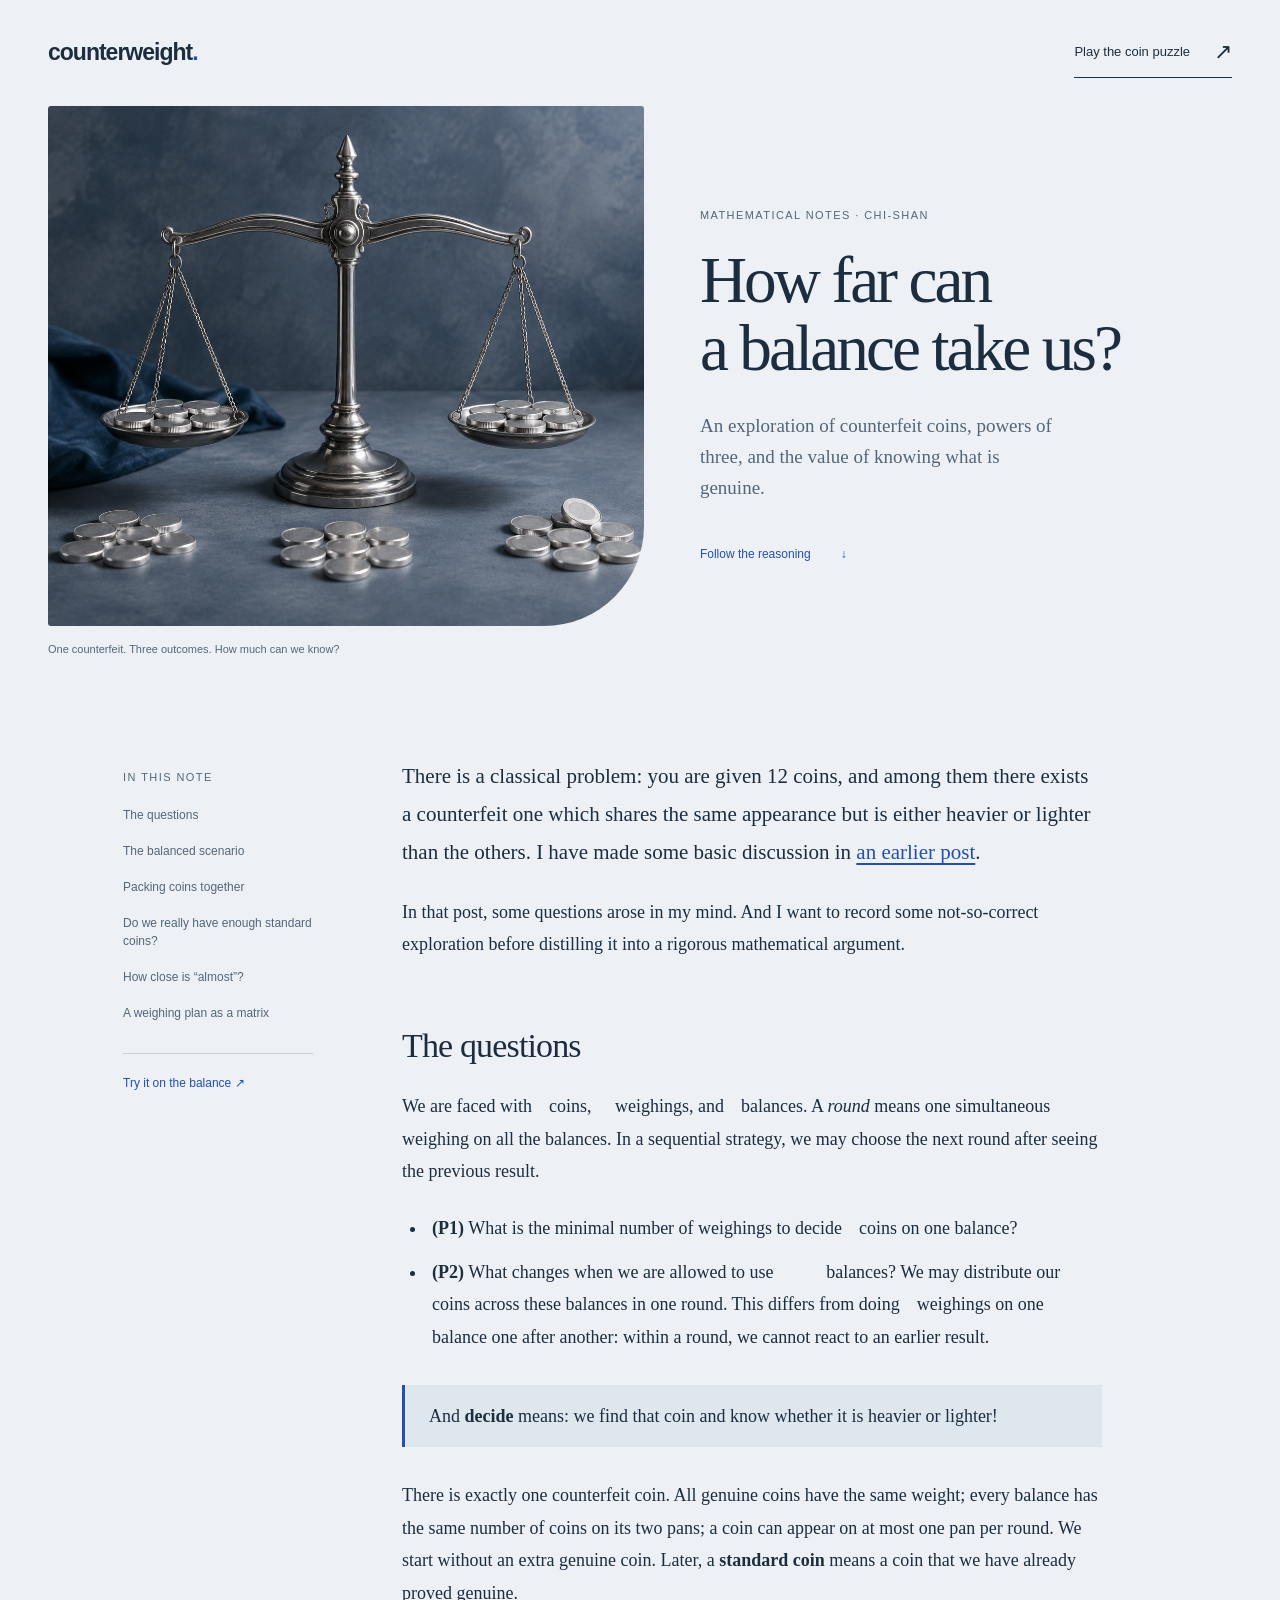
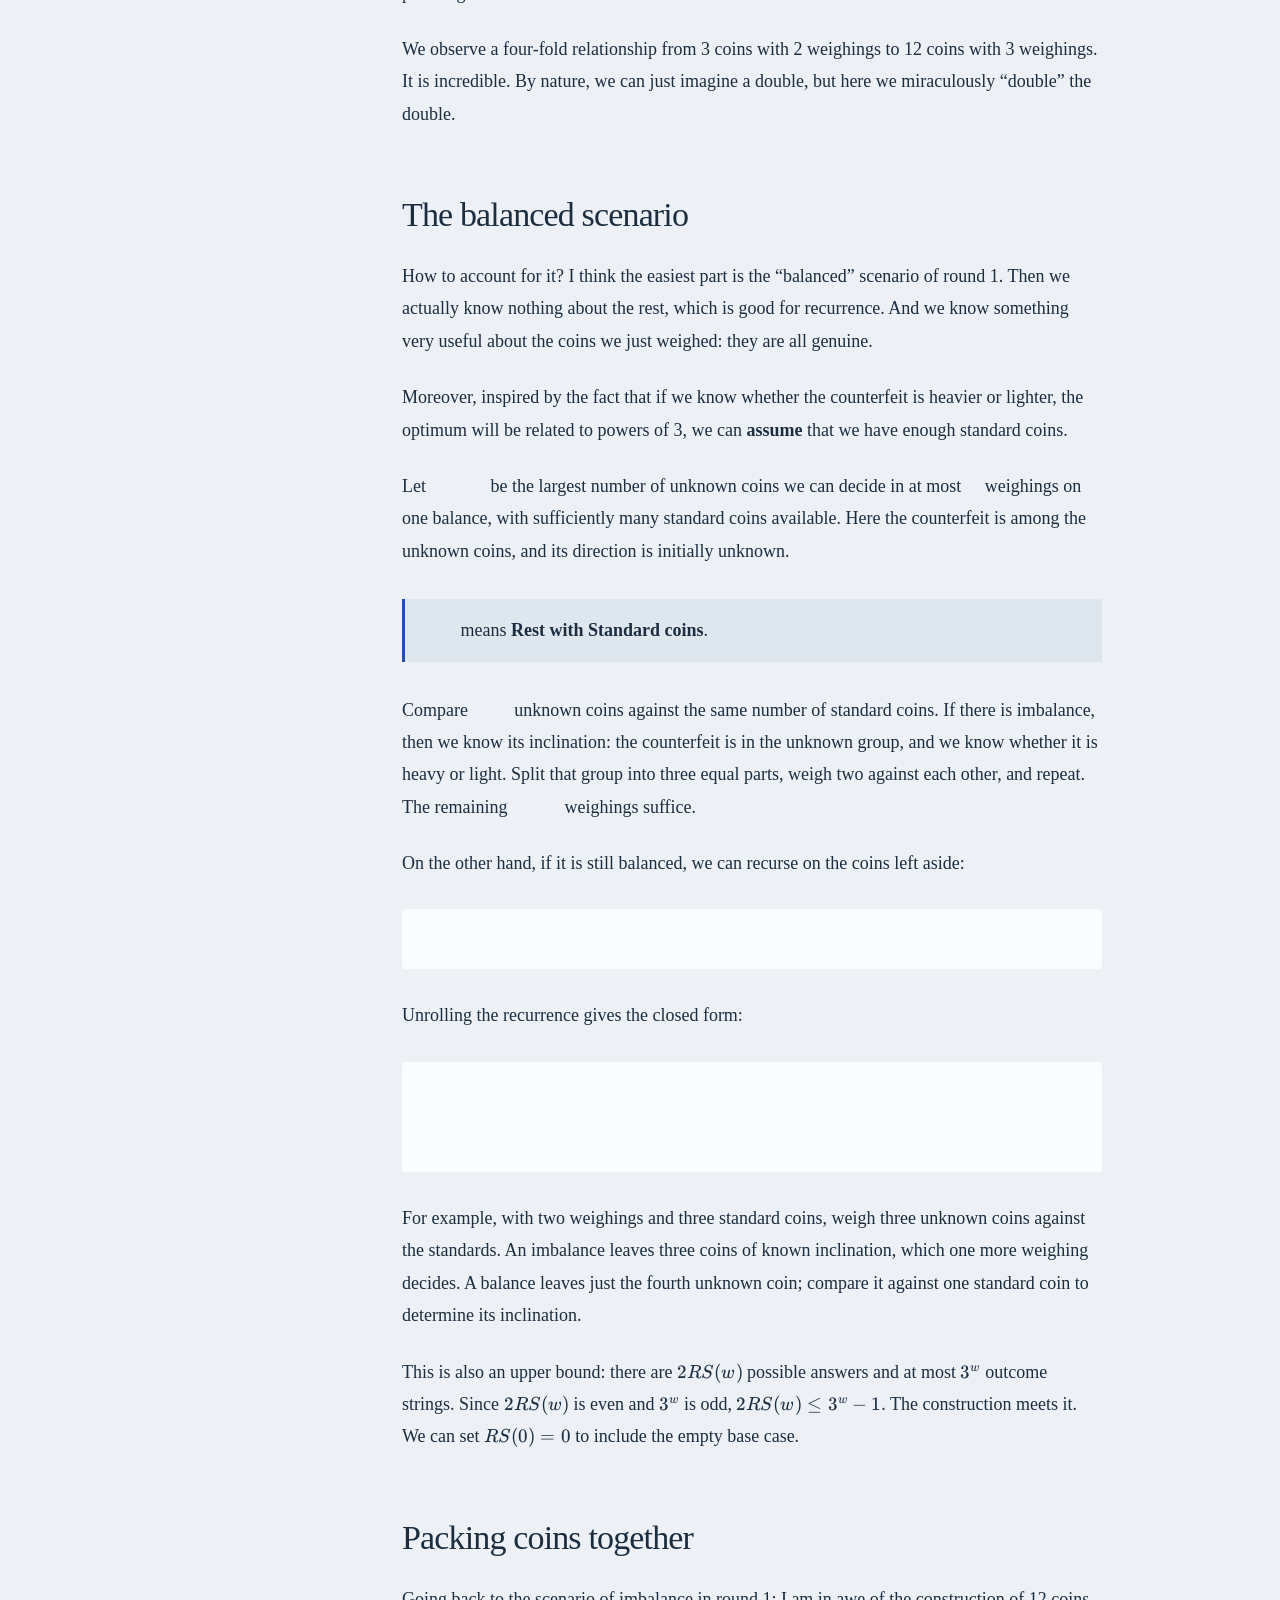
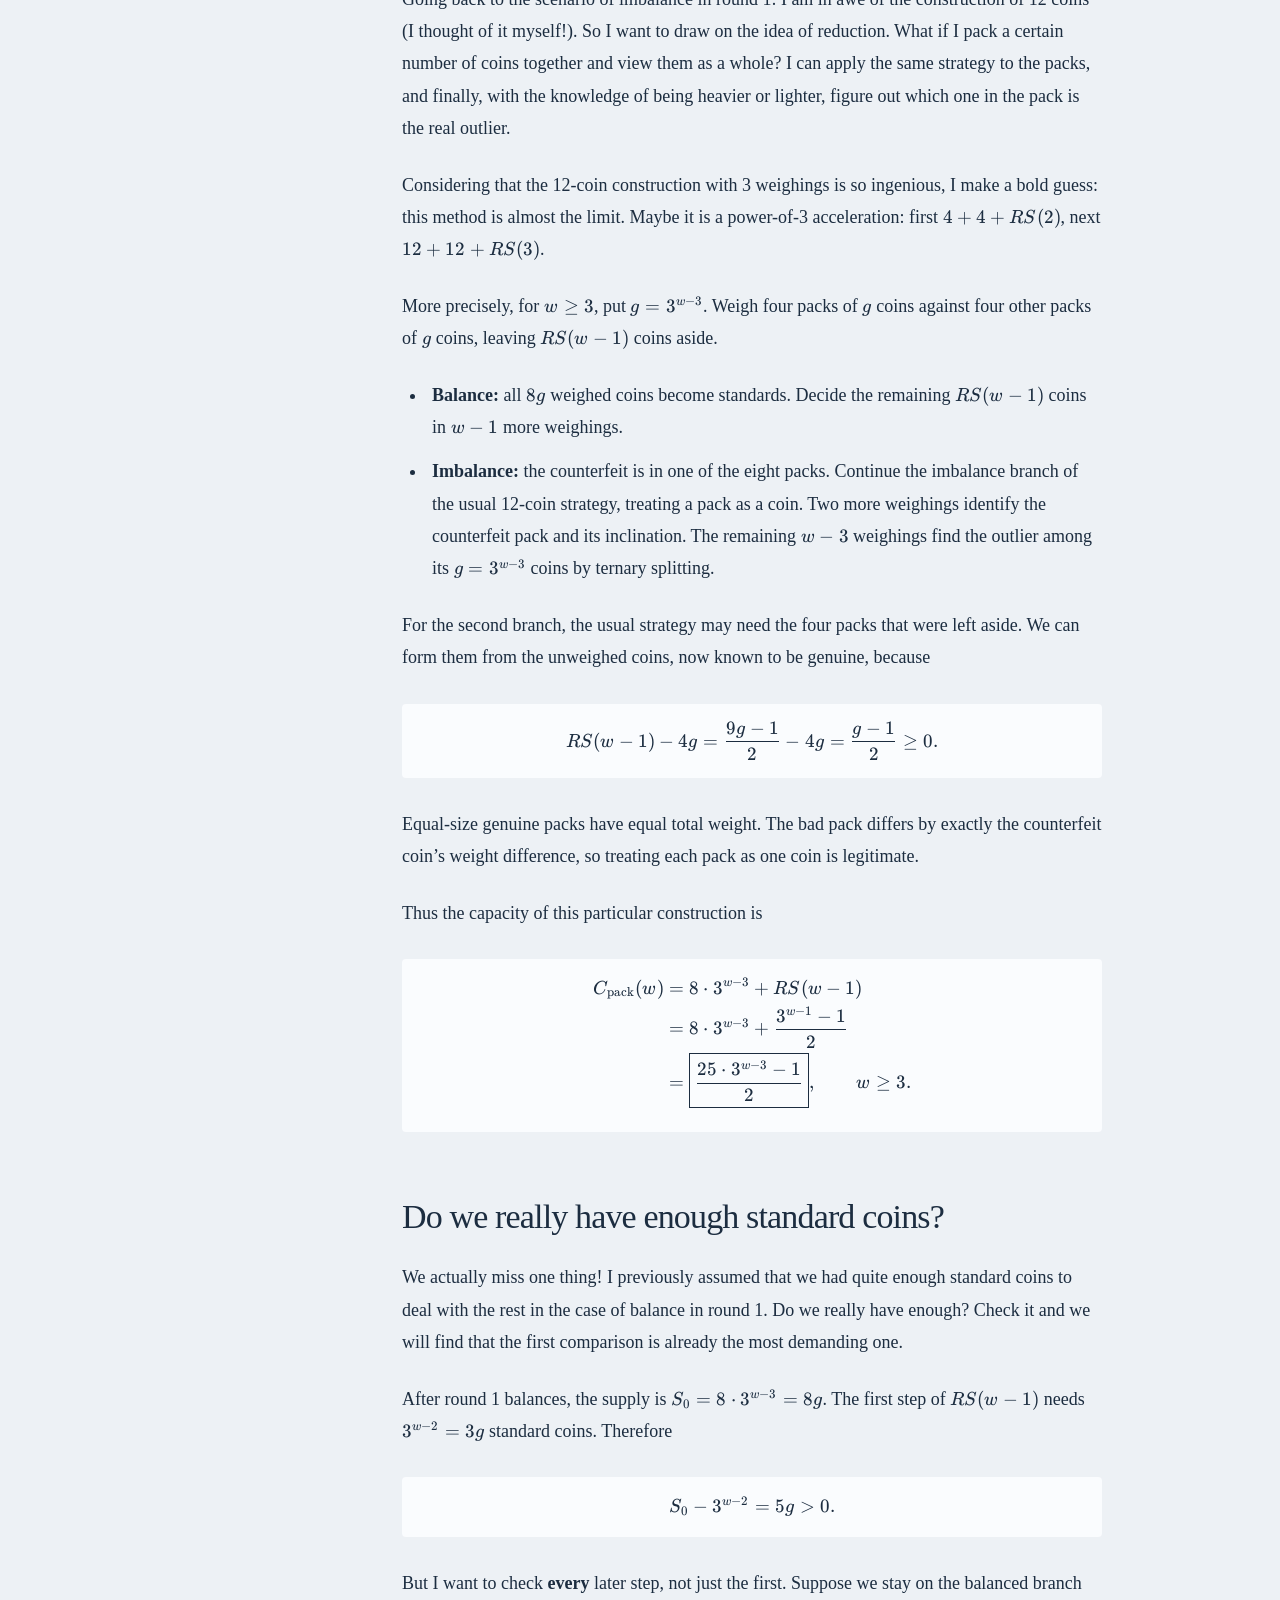
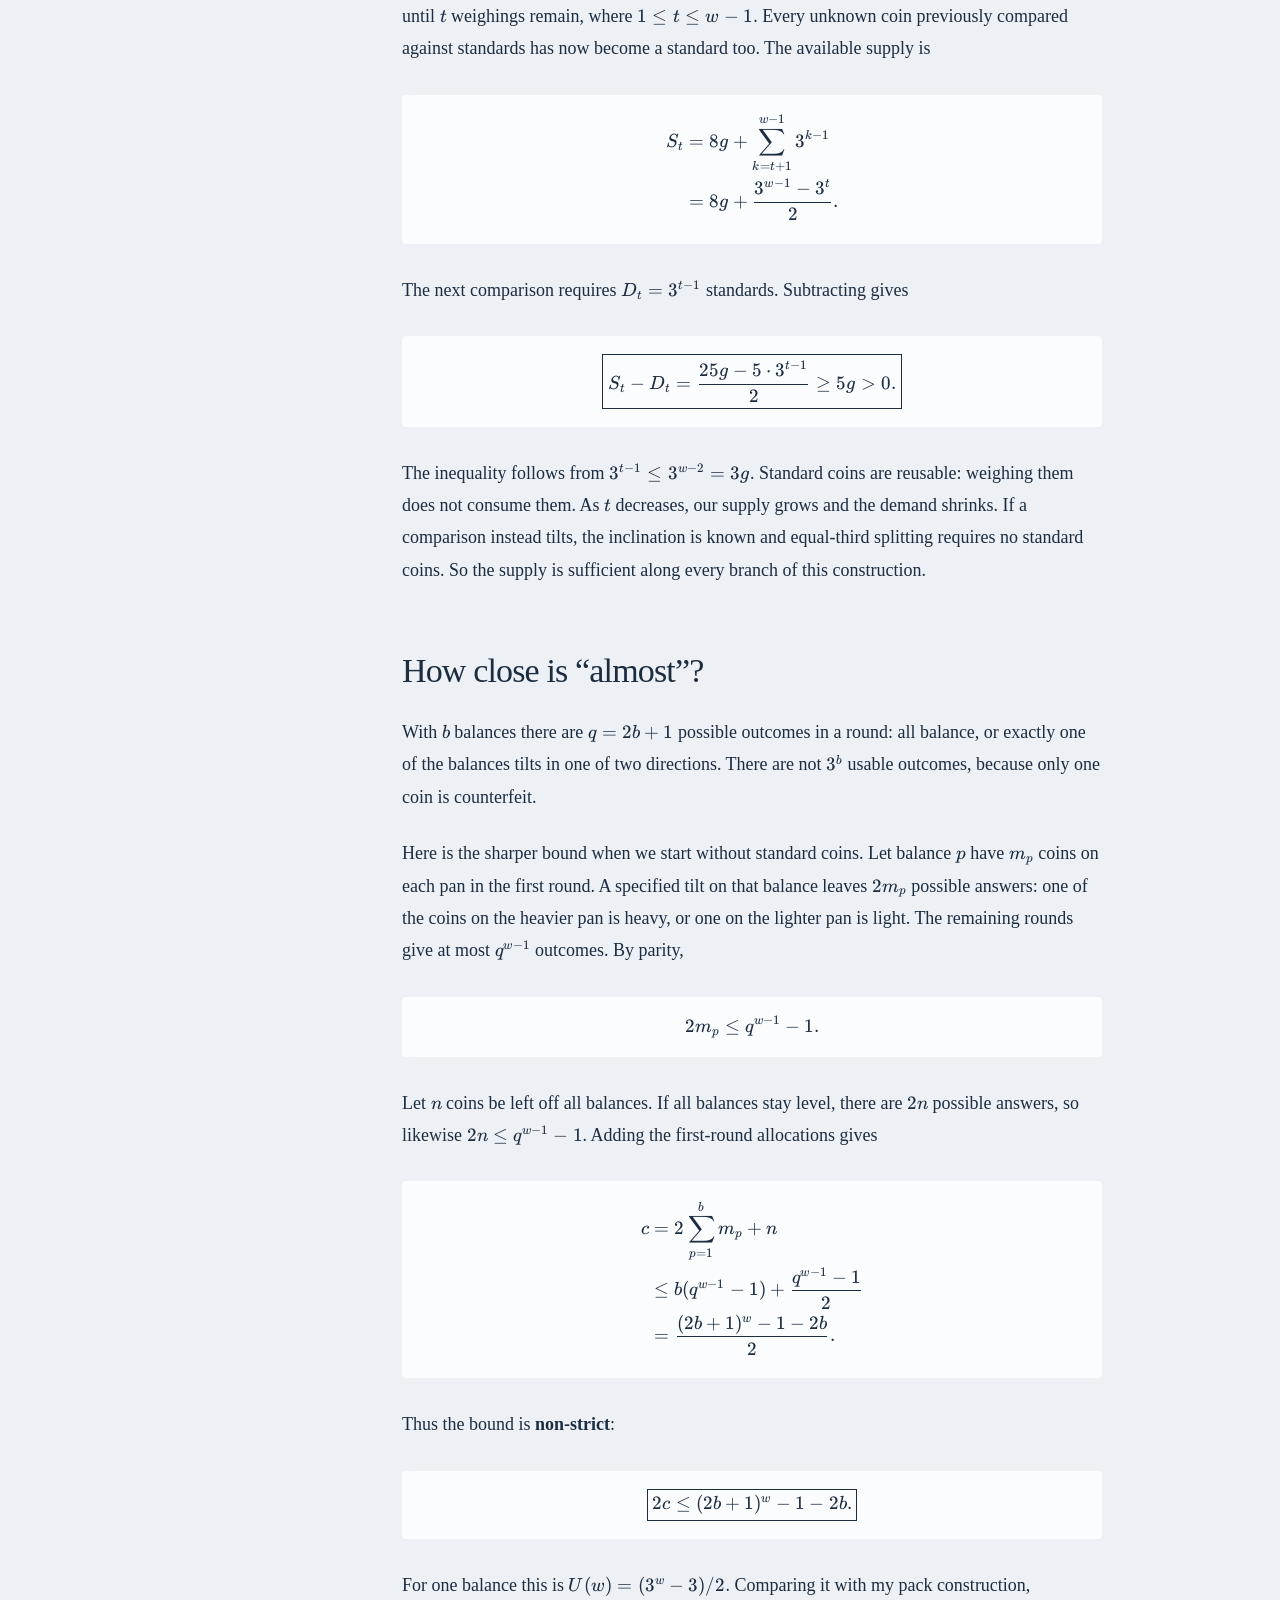
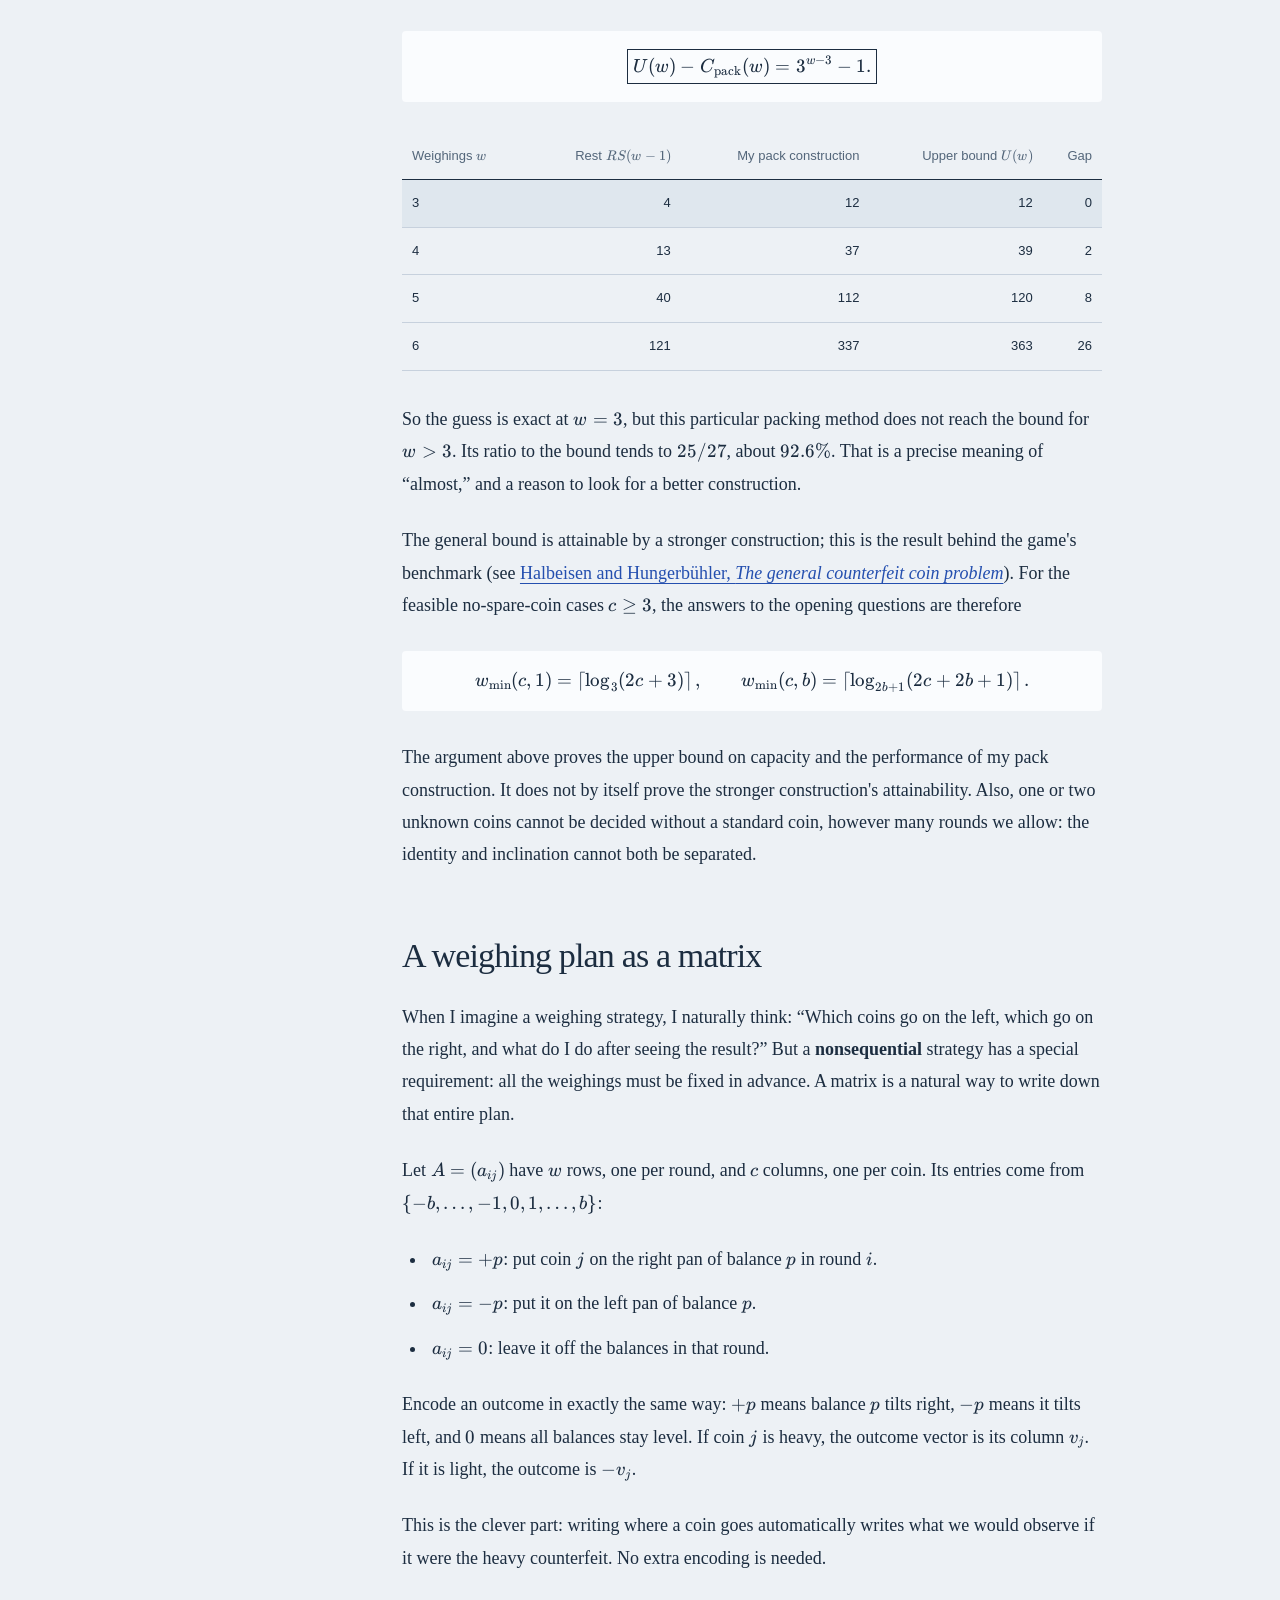
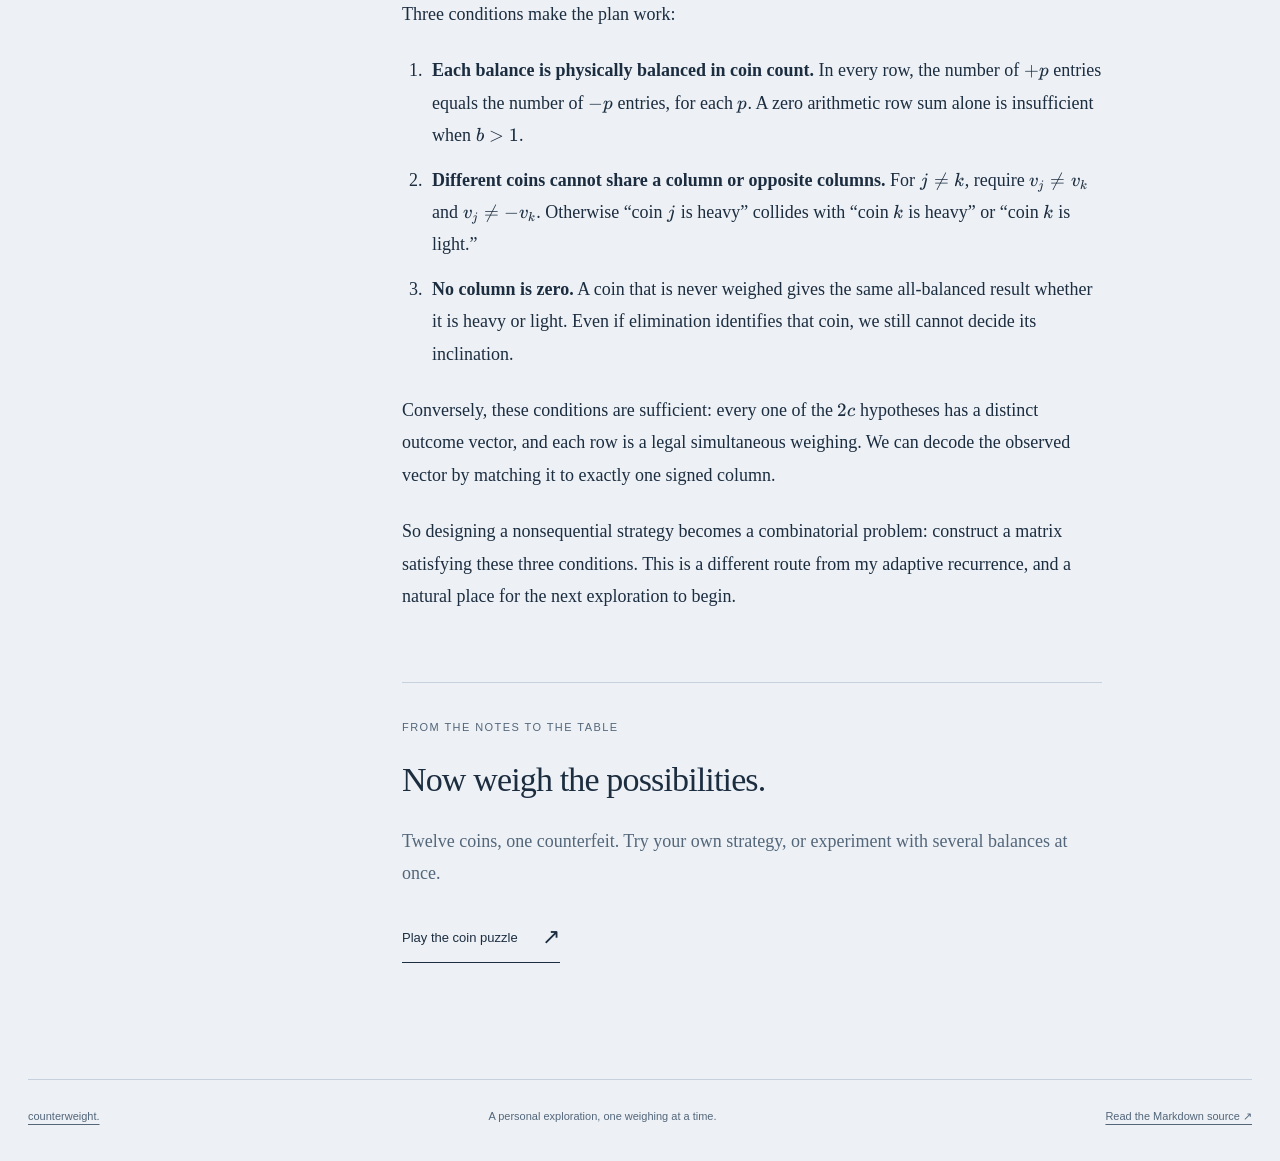
==== commit 995a47fd: "Style the article with a generated cover and locally rendered mathematics" ====
--- a/index.html
+++ b/index.html
@@ -1,8 +1,36 @@
 <!doctype html>
-<html lang="en"><head><meta charset="utf-8"><meta name="viewport" content="width=device-width,initial-scale=1"><title>How far can a balance take us? — Counterweight</title></head><body><nav><a href="game/">Play the coin puzzle →</a></nav><main><h1>How far can a balance take us?</h1>
+<html lang="en">
+<head>
+<meta charset="utf-8">
+<meta name="viewport" content="width=device-width,initial-scale=1">
+<meta name="description" content="Notes on the counterfeit coin problem: a recurrence, a packing construction, and why we always have enough genuine coins.">
+<meta name="theme-color" content="#edf1f5">
+<meta property="og:title" content="How far can a balance take us?">
+<meta property="og:description" content="An exploration of counterfeit coins, powers of three, and the value of knowing what is genuine.">
+<meta property="og:type" content="article">
+<meta property="og:image" content="https://chi-shan0707.github.io/Counterfeit-Coin-Problem/assets/balance-cover.png">
+<title>How far can a balance take us? — Counterweight</title>
+<link rel="stylesheet" href="assets/post.css">
+<link rel="stylesheet" href="assets/katex/katex.min.css">
+<script defer src="assets/katex/katex.min.js"></script>
+<script defer src="assets/katex/auto-render.min.js"></script>
+<script defer src="assets/post.js"></script>
+</head>
+<body>
+<a class="skip" href="#article">Skip to the article</a>
+<header class="site-header"><a class="wordmark" href="./">counterweight<span class="wordmark-dot">.</span></a><a class="game-link" href="game/">Play the coin puzzle <span aria-hidden="true">↗</span></a></header>
+<main>
+<article id="article">
+<div class="opening">
+<figure class="cover"><img src="assets/balance-cover.png" width="1536" height="1024" alt="A silver balance with coins on both level pans, and three groups of coins on a blue-gray table." fetchpriority="high"><figcaption>One counterfeit. Three outcomes. How much can we know?</figcaption></figure>
+<div class="title-block"><p class="eyebrow">Mathematical notes · Chi-Shan</p><h1>How far can <br>a balance take us?</h1><p class="deck">An exploration of counterfeit coins, powers of three, and the value of knowing what is genuine.</p><a class="start-reading" href="#the-questions">Follow the reasoning <span aria-hidden="true">↓</span></a></div>
+</div>
+<div class="reading-layout">
+<aside class="contents"><nav aria-label="Article contents"><p class="eyebrow">In this note</p><a href="#the-questions">The questions</a><a href="#the-balanced-scenario">The balanced scenario</a><a href="#packing-coins-together">Packing coins together</a><a href="#do-we-really-have-enough-standard-coins">Do we really have enough standard coins?</a><a href="#how-close-is-almost">How close is “almost”?</a><a href="#a-weighing-plan-as-a-matrix">A weighing plan as a matrix</a><a class="aside-game" href="game/">Try it on the balance ↗</a></nav></aside>
+<div class="prose">
 <p>There is a classical problem: you are given 12 coins, and among them there exists a counterfeit one which shares the same appearance but is either heavier or lighter than the others. I have made some basic discussion in <a href="https://chi-shan0707.github.io/musings/balancescale-and-ball/">an earlier post</a>.</p>
 <p>In that post, some questions arose in my mind. And I want to record some not-so-correct exploration before distilling it into a rigorous mathematical argument.</p>
-<h2>The questions</h2>
+<h2 id="the-questions">The questions</h2>
 <p>We are faced with $c$ coins, $w$ weighings, and $b$ balances. A <em>round</em> means one simultaneous weighing on all the balances. In a sequential strategy, we may choose the next round after seeing the previous result.</p>
 <ul>
 <li><strong>(P1)</strong> What is the minimal number of weighings to decide $c$ coins on one balance?</li>
@@ -13,7 +41,7 @@
 </blockquote>
 <p>There is exactly one counterfeit coin. All genuine coins have the same weight; every balance has the same number of coins on its two pans; a coin can appear on at most one pan per round. We start without an extra genuine coin. Later, a <strong>standard coin</strong> means a coin that we have already proved genuine.</p>
 <p>We observe a four-fold relationship from 3 coins with 2 weighings to 12 coins with 3 weighings. It is incredible. By nature, we can just imagine a double, but here we miraculously “double” the double.</p>
-<h2>The balanced scenario</h2>
+<h2 id="the-balanced-scenario">The balanced scenario</h2>
 <p>How to account for it? I think the easiest part is the “balanced” scenario of round 1. Then we actually know nothing about the rest, which is good for recurrence. And we know something very useful about the coins we just weighed: they are all genuine.</p>
 <p>Moreover, inspired by the fact that if we know whether the counterfeit is heavier or lighter, the optimum will be related to powers of 3, we can <strong>assume</strong> that we have enough standard coins.</p>
 <p>Let $RS(w)$ be the largest number of unknown coins we can decide in at most $w$ weighings on one balance, with sufficiently many standard coins available. Here the counterfeit is among the unknown coins, and its direction is initially unknown.</p>
@@ -27,7 +55,7 @@
 <p>$$\boxed{RS(w)=\sum_{j=0}^{w-1}3^j=\frac{3^w-1}{2}.}$$</p>
 <p>For example, with two weighings and three standard coins, weigh three unknown coins against the standards. An imbalance leaves three coins of known inclination, which one more weighing decides. A balance leaves just the fourth unknown coin; compare it against one standard coin to determine its inclination.</p>
 <p>This is also an upper bound: there are $2RS(w)$ possible answers and at most $3^w$ outcome strings. Since $2RS(w)$ is even and $3^w$ is odd, $2RS(w)\leq3^w-1$. The construction meets it. We can set $RS(0)=0$ to include the empty base case.</p>
-<h2>Packing coins together</h2>
+<h2 id="packing-coins-together">Packing coins together</h2>
 <p>Going back to the scenario of imbalance in round 1: I am in awe of the construction of 12 coins (I thought of it myself!). So I want to draw on the idea of reduction. What if I pack a certain number of coins together and view them as a whole? I can apply the same strategy to the packs, and finally, with the knowledge of being heavier or lighter, figure out which one in the pack is the real outlier.</p>
 <p>Considering that the 12-coin construction with 3 weighings is so ingenious, I make a bold guess: this method is almost the limit. Maybe it is a power-of-3 acceleration: first $4+4+RS(2)$, next $12+12+RS(3)$.</p>
 <p>More precisely, for $w\geq3$, put $g=3^{w-3}$. Weigh four packs of $g$ coins against four other packs of $g$ coins, leaving $RS(w-1)$ coins aside.</p>
@@ -39,27 +67,27 @@
 <p>$$RS(w-1)-4g=\frac{9g-1}{2}-4g=\frac{g-1}{2}\geq0.$$</p>
 <p>Equal-size genuine packs have equal total weight. The bad pack differs by exactly the counterfeit coin’s weight difference, so treating each pack as one coin is legitimate.</p>
 <p>Thus the capacity of this particular construction is</p>
-<p>$$\begin{aligned}C_{\mathrm{pack}}(w)&amp;=8\cdot3^{w-3}+RS(w-1)\&amp;=8\cdot3^{w-3}+\frac{3^{w-1}-1}{2}\&amp;=\boxed{\frac{25\cdot3^{w-3}-1}{2}},\qquad w\geq3.\end{aligned}$$</p>
-<h2>Do we really have enough standard coins?</h2>
+<p>$$\begin{aligned}C_{\mathrm{pack}}(w)&amp;=8\cdot3^{w-3}+RS(w-1)\\&amp;=8\cdot3^{w-3}+\frac{3^{w-1}-1}{2}\\&amp;=\boxed{\frac{25\cdot3^{w-3}-1}{2}},\qquad w\geq3.\end{aligned}$$</p>
+<h2 id="do-we-really-have-enough-standard-coins">Do we really have enough standard coins?</h2>
 <p>We actually miss one thing! I previously assumed that we had quite enough standard coins to deal with the rest in the case of balance in round 1. Do we really have enough? Check it and we will find that the first comparison is already the most demanding one.</p>
 <p>After round 1 balances, the supply is $S_0=8\cdot3^{w-3}=8g$. The first step of $RS(w-1)$ needs $3^{w-2}=3g$ standard coins. Therefore</p>
 <p>$$S_0-3^{w-2}=5g&gt;0.$$</p>
 <p>But I want to check <strong>every</strong> later step, not just the first. Suppose we stay on the balanced branch until $t$ weighings remain, where $1\leq t\leq w-1$. Every unknown coin previously compared against standards has now become a standard too. The available supply is</p>
-<p>$$\begin{aligned}S_t&amp;=8g+\sum_{k=t+1}^{w-1}3^{k-1}\&amp;=8g+\frac{3^{w-1}-3^t}{2}.\end{aligned}$$</p>
+<p>$$\begin{aligned}S_t&amp;=8g+\sum_{k=t+1}^{w-1}3^{k-1}\\&amp;=8g+\frac{3^{w-1}-3^t}{2}.\end{aligned}$$</p>
 <p>The next comparison requires $D_t=3^{t-1}$ standards. Subtracting gives</p>
 <p>$$\boxed{S_t-D_t=\frac{25g-5\cdot3^{t-1}}{2}\geq5g&gt;0.}$$</p>
 <p>The inequality follows from $3^{t-1}\leq3^{w-2}=3g$. Standard coins are reusable: weighing them does not consume them. As $t$ decreases, our supply grows and the demand shrinks. If a comparison instead tilts, the inclination is known and equal-third splitting requires no standard coins. So the supply is sufficient along every branch of this construction.</p>
-<h2>How close is “almost”?</h2>
+<h2 id="how-close-is-almost">How close is “almost”?</h2>
 <p>With $b$ balances there are $q=2b+1$ possible outcomes in a round: all balance, or exactly one of the balances tilts in one of two directions. There are not $3^b$ usable outcomes, because only one coin is counterfeit.</p>
 <p>Here is the sharper bound when we start without standard coins. Let balance $p$ have $m_p$ coins on each pan in the first round. A specified tilt on that balance leaves $2m_p$ possible answers: one of the coins on the heavier pan is heavy, or one on the lighter pan is light. The remaining rounds give at most $q^{w-1}$ outcomes. By parity,</p>
 <p>$$2m_p\leq q^{w-1}-1.$$</p>
 <p>Let $n$ coins be left off all balances. If all balances stay level, there are $2n$ possible answers, so likewise $2n\leq q^{w-1}-1$. Adding the first-round allocations gives</p>
-<p>$$\begin{aligned}c&amp;=2\sum_{p=1}^{b}m_p+n\&amp;\leq b(q^{w-1}-1)+\frac{q^{w-1}-1}{2}\&amp;=\frac{(2b+1)^w-1-2b}{2}.\end{aligned}$$</p>
+<p>$$\begin{aligned}c&amp;=2\sum_{p=1}^{b}m_p+n\\&amp;\leq b(q^{w-1}-1)+\frac{q^{w-1}-1}{2}\\&amp;=\frac{(2b+1)^w-1-2b}{2}.\end{aligned}$$</p>
 <p>Thus the bound is <strong>non-strict</strong>:</p>
 <p>$$\boxed{2c\leq(2b+1)^w-1-2b.}$$</p>
 <p>For one balance this is $U(w)=(3^w-3)/2$. Comparing it with my pack construction,</p>
 <p>$$\boxed{U(w)-C_{\mathrm{pack}}(w)=3^{w-3}-1.}$$</p>
-<table>
+<div class="table-scroll" tabindex="0" role="region" aria-label="Construction capacities by number of weighings"><table>
 <thead>
 <tr>
 <th>Weighings $w$</th>
@@ -99,14 +127,14 @@
 <td>26</td>
 </tr>
 </tbody>
-</table>
+</table></div>
 <p>So the guess is exact at $w=3$, but this particular packing method does not reach the bound for $w&gt;3$. Its ratio to the bound tends to $25/27$, about $92.6\%$. That is a precise meaning of “almost,” and a reason to look for a better construction.</p>
 <p>The general bound is attainable by a stronger construction; this is the result behind the game's benchmark (see <a href="https://people.math.ethz.ch/~halorenz/publications/coin_abs.html">Halbeisen and Hungerbühler, <em>The general counterfeit coin problem</em></a>). For the feasible no-spare-coin cases $c\geq3$, the answers to the opening questions are therefore</p>
 <p>$$w_{\min}(c,1)=\left\lceil\log_3(2c+3)\right\rceil,\qquad w_{\min}(c,b)=\left\lceil\log_{2b+1}(2c+2b+1)\right\rceil.$$</p>
 <p>The argument above proves the upper bound on capacity and the performance of my pack construction. It does not by itself prove the stronger construction's attainability. Also, one or two unknown coins cannot be decided without a standard coin, however many rounds we allow: the identity and inclination cannot both be separated.</p>
-<h2>A weighing plan as a matrix</h2>
+<h2 id="a-weighing-plan-as-a-matrix">A weighing plan as a matrix</h2>
 <p>When I imagine a weighing strategy, I naturally think: “Which coins go on the left, which go on the right, and what do I do after seeing the result?” But a <strong>nonsequential</strong> strategy has a special requirement: all the weighings must be fixed in advance. A matrix is a natural way to write down that entire plan.</p>
-<p>Let $A=(a_{ij})$ have $w$ rows, one per round, and $c$ columns, one per coin. Its entries come from ${-b,\ldots,-1,0,1,\ldots,b}$:</p>
+<p>Let $A=(a_{ij})$ have $w$ rows, one per round, and $c$ columns, one per coin. Its entries come from $\{-b,\ldots,-1,0,1,\ldots,b\}$:</p>
 <ul>
 <li>$a_{ij}=+p$: put coin $j$ on the right pan of balance $p$ in round $i$.</li>
 <li>$a_{ij}=-p$: put it on the left pan of balance $p$.</li>
@@ -121,4 +149,12 @@
 <li><strong>No column is zero.</strong> A coin that is never weighed gives the same all-balanced result whether it is heavy or light. Even if elimination identifies that coin, we still cannot decide its inclination.</li>
 </ol>
 <p>Conversely, these conditions are sufficient: every one of the $2c$ hypotheses has a distinct outcome vector, and each row is a legal simultaneous weighing. We can decode the observed vector by matching it to exactly one signed column.</p>
-<p>So designing a nonsequential strategy becomes a combinatorial problem: construct a matrix satisfying these three conditions. This is a different route from my adaptive recurrence, and a natural place for the next exploration to begin.</p></main></body></html>+<p>So designing a nonsequential strategy becomes a combinatorial problem: construct a matrix satisfying these three conditions. This is a different route from my adaptive recurrence, and a natural place for the next exploration to begin.</p>
+<div class="closing"><p class="eyebrow">From the notes to the table</p><h2>Now weigh the possibilities.</h2><p>Twelve coins, one counterfeit. Try your own strategy, or experiment with several balances at once.</p><a class="game-link" href="game/">Play the coin puzzle <span aria-hidden="true">↗</span></a></div>
+</div>
+</div>
+</article>
+</main>
+<footer><a href="./">counterweight.</a><span>A personal exploration, one weighing at a time.</span><a href="post.md">Read the Markdown source ↗</a></footer>
+</body>
+</html>
--- a/assets/post.css
+++ b/assets/post.css
@@ -0,0 +1,3 @@
+:root{--paper:#edf1f5;--ink:#1c2d40;--muted:#53667a;--line:#c7d1dd;--blue:#244faf;--white:#fafcfe;--silver:#dfe7ee}*{box-sizing:border-box}html{scroll-behavior:smooth;scroll-padding-top:32px}body{margin:0;background:var(--paper);color:var(--ink);font:18px/1.8 'Palatino Linotype','Book Antiqua',Palatino,Georgia,serif}a{color:var(--blue);text-underline-offset:4px}a:hover{text-decoration-thickness:2px}a:focus-visible,[tabindex]:focus-visible{outline:3px solid var(--blue);outline-offset:5px}.site-header{max-width:1320px;margin:auto;padding:28px 48px;display:flex;align-items:center;justify-content:space-between;gap:24px;font-family:Arial,sans-serif}.wordmark{text-decoration:none;color:var(--ink);font-size:23px;font-weight:700;letter-spacing:-1px}.wordmark-dot{color:var(--blue)}.game-link{display:inline-flex;align-items:center;gap:24px;font:13px/1.4 Arial,sans-serif;text-decoration:none;color:var(--ink);border-bottom:1px solid var(--ink);padding:9px 0}.game-link span{font-size:22px}.opening{max-width:1320px;margin:0 auto 100px;padding:0 48px;display:grid;grid-template-columns:1.12fr 1fr;align-items:center;gap:56px}.cover{margin:0;min-width:0}.cover img{display:block;width:100%;height:520px;object-fit:cover;border-radius:3px 3px 100px 3px}.cover figcaption{font:11px/1.6 Arial,sans-serif;color:var(--muted);margin-top:15px}.eyebrow{font:11px/1.5 Arial,sans-serif;letter-spacing:.13em;text-transform:uppercase;color:var(--muted)}h1{font:normal clamp(44px,5.1vw,72px)/1.04 'Baskerville','Times New Roman',serif;letter-spacing:-.045em;margin:23px 0 27px}.deck{font-size:19px;line-height:1.65;color:var(--muted);max-width:360px}.start-reading{display:inline-flex;gap:30px;margin-top:24px;font:12px Arial,sans-serif;text-decoration:none}.reading-layout{max-width:1130px;padding:0 48px;margin:auto;display:grid;grid-template-columns:215px minmax(0,700px);gap:64px}.contents nav{position:sticky;top:40px}.contents a{display:block;color:var(--muted);text-decoration:none;font:12px/1.5 Arial,sans-serif;padding:9px 0;max-width:190px}.contents a:hover{color:var(--blue)}.contents .aside-game{border-top:1px solid var(--line);margin-top:22px;padding-top:20px;color:var(--blue)}.prose{min-width:0}.prose>p:first-child{font-size:21px;color:var(--ink);margin-top:0}.prose p{margin:0 0 24px}.prose h2{font:normal 34px/1.2 'Baskerville','Times New Roman',serif;letter-spacing:-.025em;margin:65px 0 24px}.prose strong{font-weight:700}.prose blockquote{margin:32px 0;padding:15px 24px;border-left:3px solid var(--blue);background:var(--silver)}.prose blockquote p{margin:0}.prose ul,.prose ol{padding-left:25px;margin:24px 0}.prose li{padding-left:5px;margin:12px 0}.prose .katex{font-size:1.06em}.prose .katex-display{padding:18px 12px;margin:30px 0;background:var(--white);border-radius:4px;overflow-x:auto;overflow-y:hidden}.table-scroll{overflow-x:auto;margin:32px 0}table{border-collapse:collapse;width:100%;min-width:540px;font:13px/1.6 Arial,sans-serif;text-align:right;font-variant-numeric:tabular-nums}th{font-weight:500;color:var(--muted);border-bottom:1px solid var(--ink);padding:12px 10px}td{padding:13px 10px;border-bottom:1px solid var(--line)}th:first-child,td:first-child{text-align:left}tbody tr:first-child{background:var(--silver)}.closing{border-top:1px solid var(--line);margin:70px 0 40px;padding:36px 0}.closing h2{margin-top:16px}.closing p:not(.eyebrow){color:var(--muted)}footer{max-width:1224px;border-top:1px solid var(--line);padding:28px 0 35px;margin:40px auto 0;display:flex;justify-content:space-between;gap:24px;font:11px/1.6 Arial,sans-serif;color:var(--muted)}footer a{color:inherit}.skip{position:absolute;top:-100px;left:20px;padding:8px 16px;background:var(--white);z-index:5}.skip:focus{top:8px}@media(min-width:1500px){.opening{padding-top:25px}}@media(max-width:1000px){.opening{gap:32px}.cover img{height:440px}.reading-layout{grid-template-columns:160px minmax(0,1fr);gap:35px}footer{margin-left:48px;margin-right:48px}}@media(max-width:760px){.site-header{padding:22px 24px}.opening{display:flex;flex-direction:column;align-items:stretch;padding:0 24px;gap:18px;margin-bottom:55px}.cover img{height:auto;aspect-ratio:1.65;object-fit:cover;border-bottom-right-radius:65px}.cover figcaption{font-size:10px}.title-block{padding-top:10px}h1{font-size:52px;margin:16px 0 20px}h1 br{display:none}.deck{max-width:510px;font-size:18px}.start-reading{margin-top:10px}.reading-layout{display:block;padding:0 24px}.contents{border-top:1px solid var(--line);border-bottom:1px solid var(--line);padding:16px 0;margin-bottom:36px}.contents nav{position:static;display:flex;flex-wrap:wrap;gap:0 20px}.contents .eyebrow{width:100%;margin:0 0 8px}.contents a{max-width:none;padding:7px 0}.contents .aside-game{display:none}.prose h2{font-size:31px;margin-top:48px}.prose{font-size:18px}.prose .katex-display{font-size:15px;text-align:left}.prose .katex-display>.katex{text-align:left}.prose>p:first-child{font-size:20px}footer{margin:20px 24px 0;flex-wrap:wrap;gap:12px}footer span{width:100%;order:3}}@media(max-width:380px){h1{font-size:44px}.site-header{gap:12px}.wordmark{font-size:20px}.game-link{font-size:11px;gap:12px}}@media(prefers-reduced-motion:reduce){html{scroll-behavior:auto}}@media print{body{background:white;color:black}.contents,.site-header,.start-reading,.closing,footer{display:none}.opening{display:block;margin:0;padding:0}.cover img{height:180px;object-fit:contain}.cover figcaption{display:none}.title-block{margin-bottom:30px}h1{font-size:36px}h1 br{display:none}.reading-layout{display:block;padding:0}.prose .katex-display{break-inside:avoid;background:none}}
+/* Keep KaTeX's absolutely positioned accessibility tree inside each formula. */
+.prose .katex{position:relative}
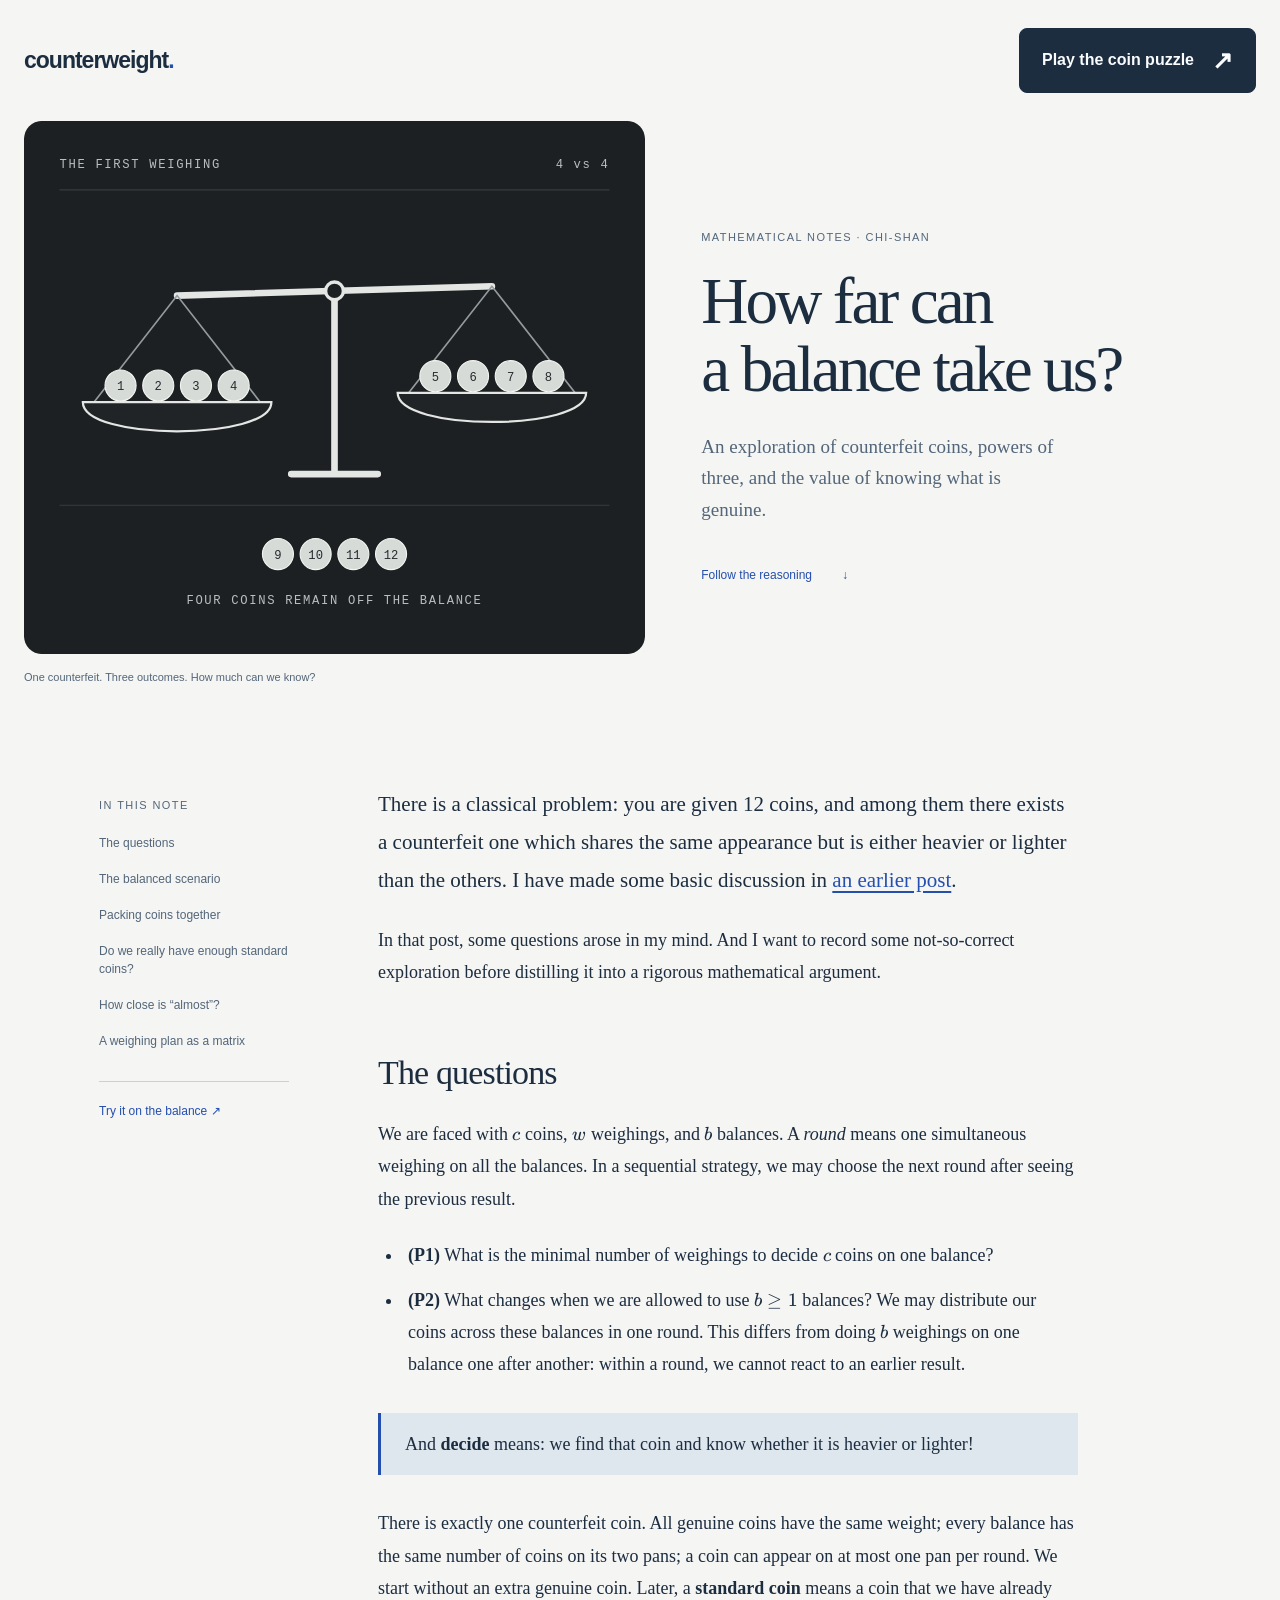
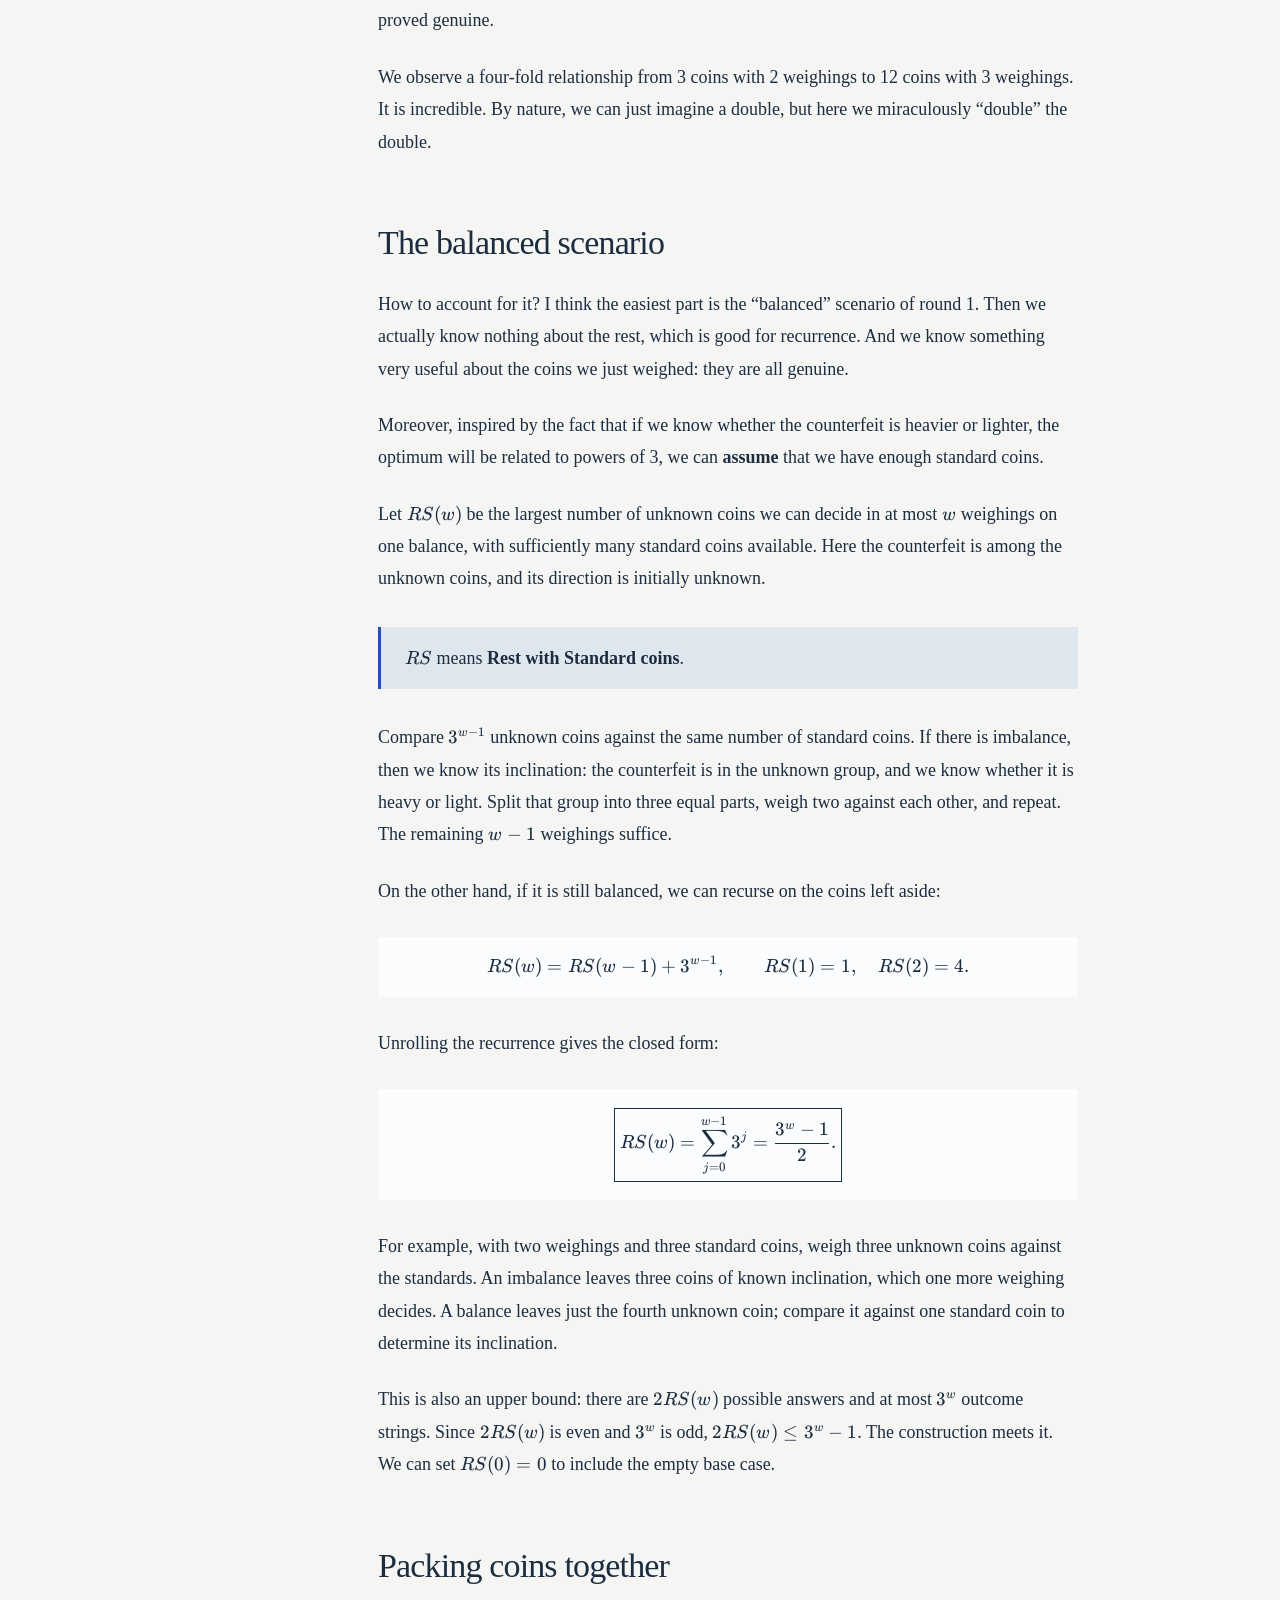
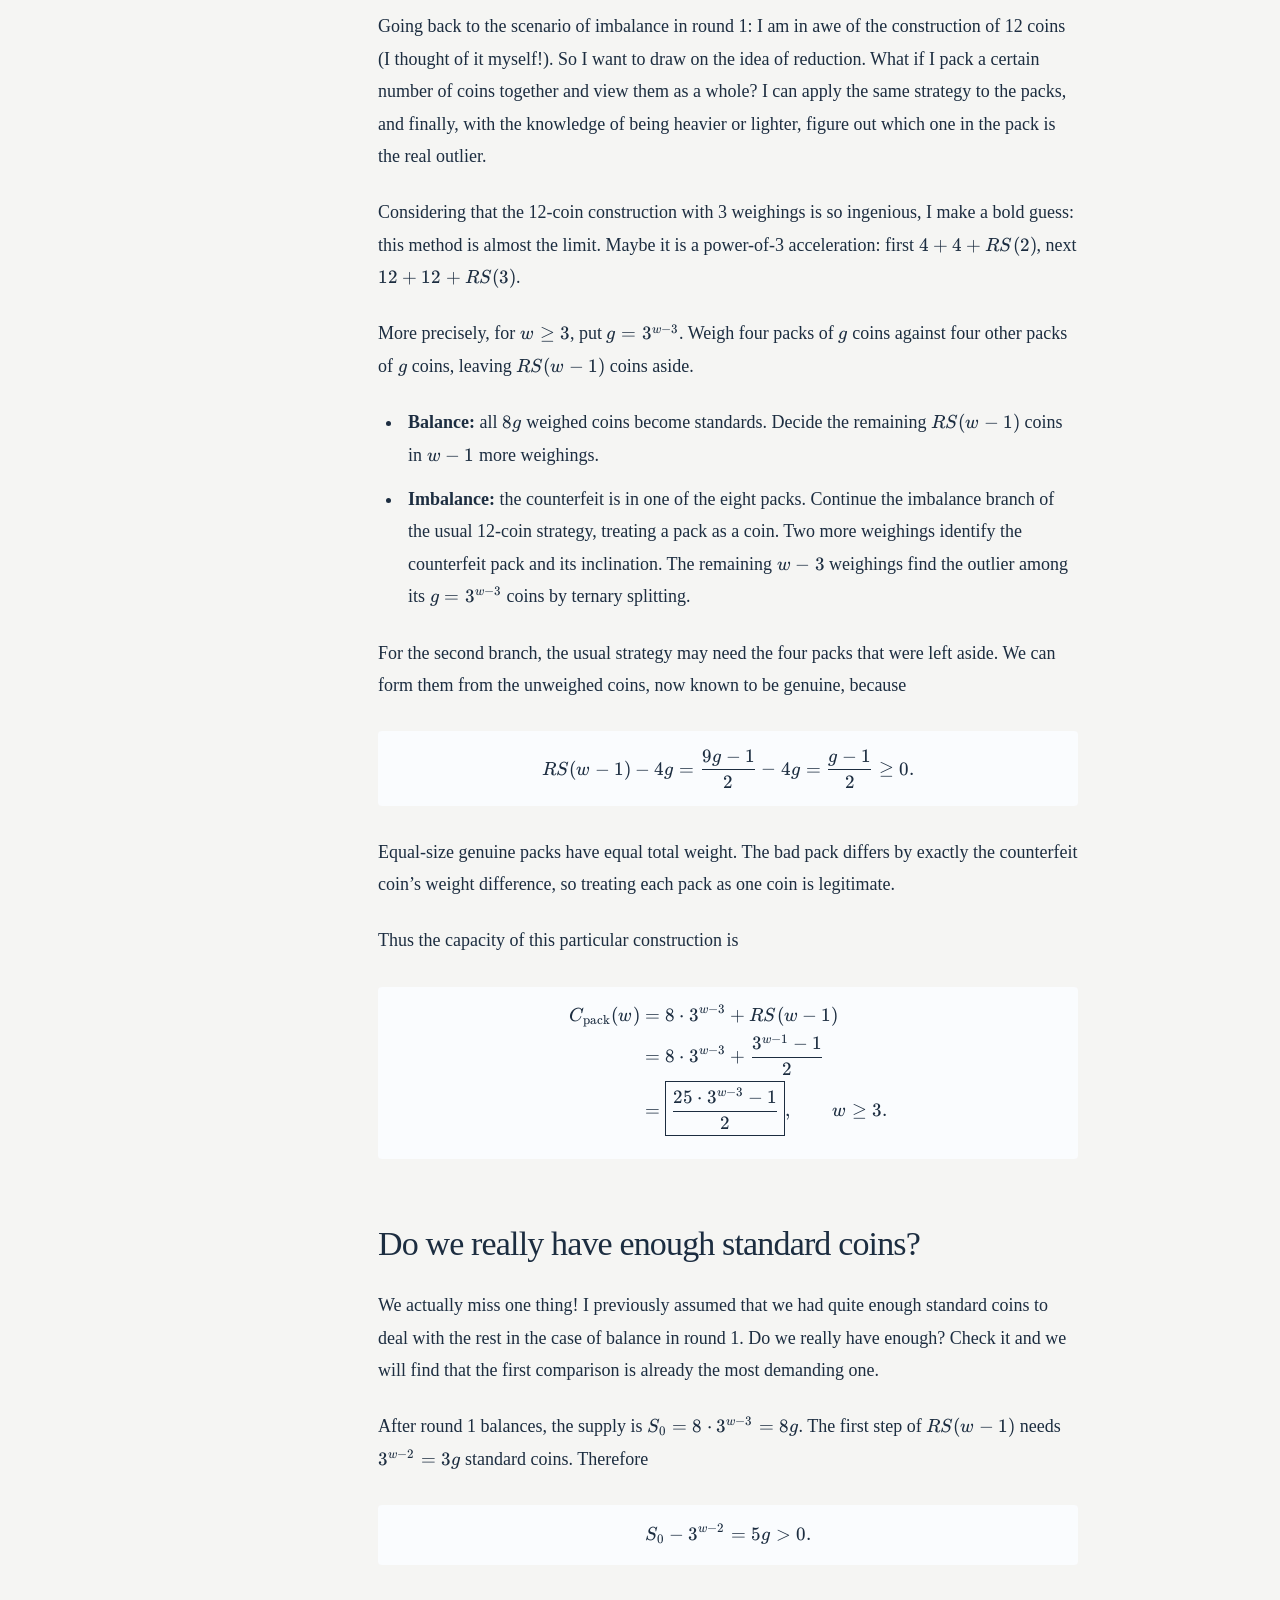
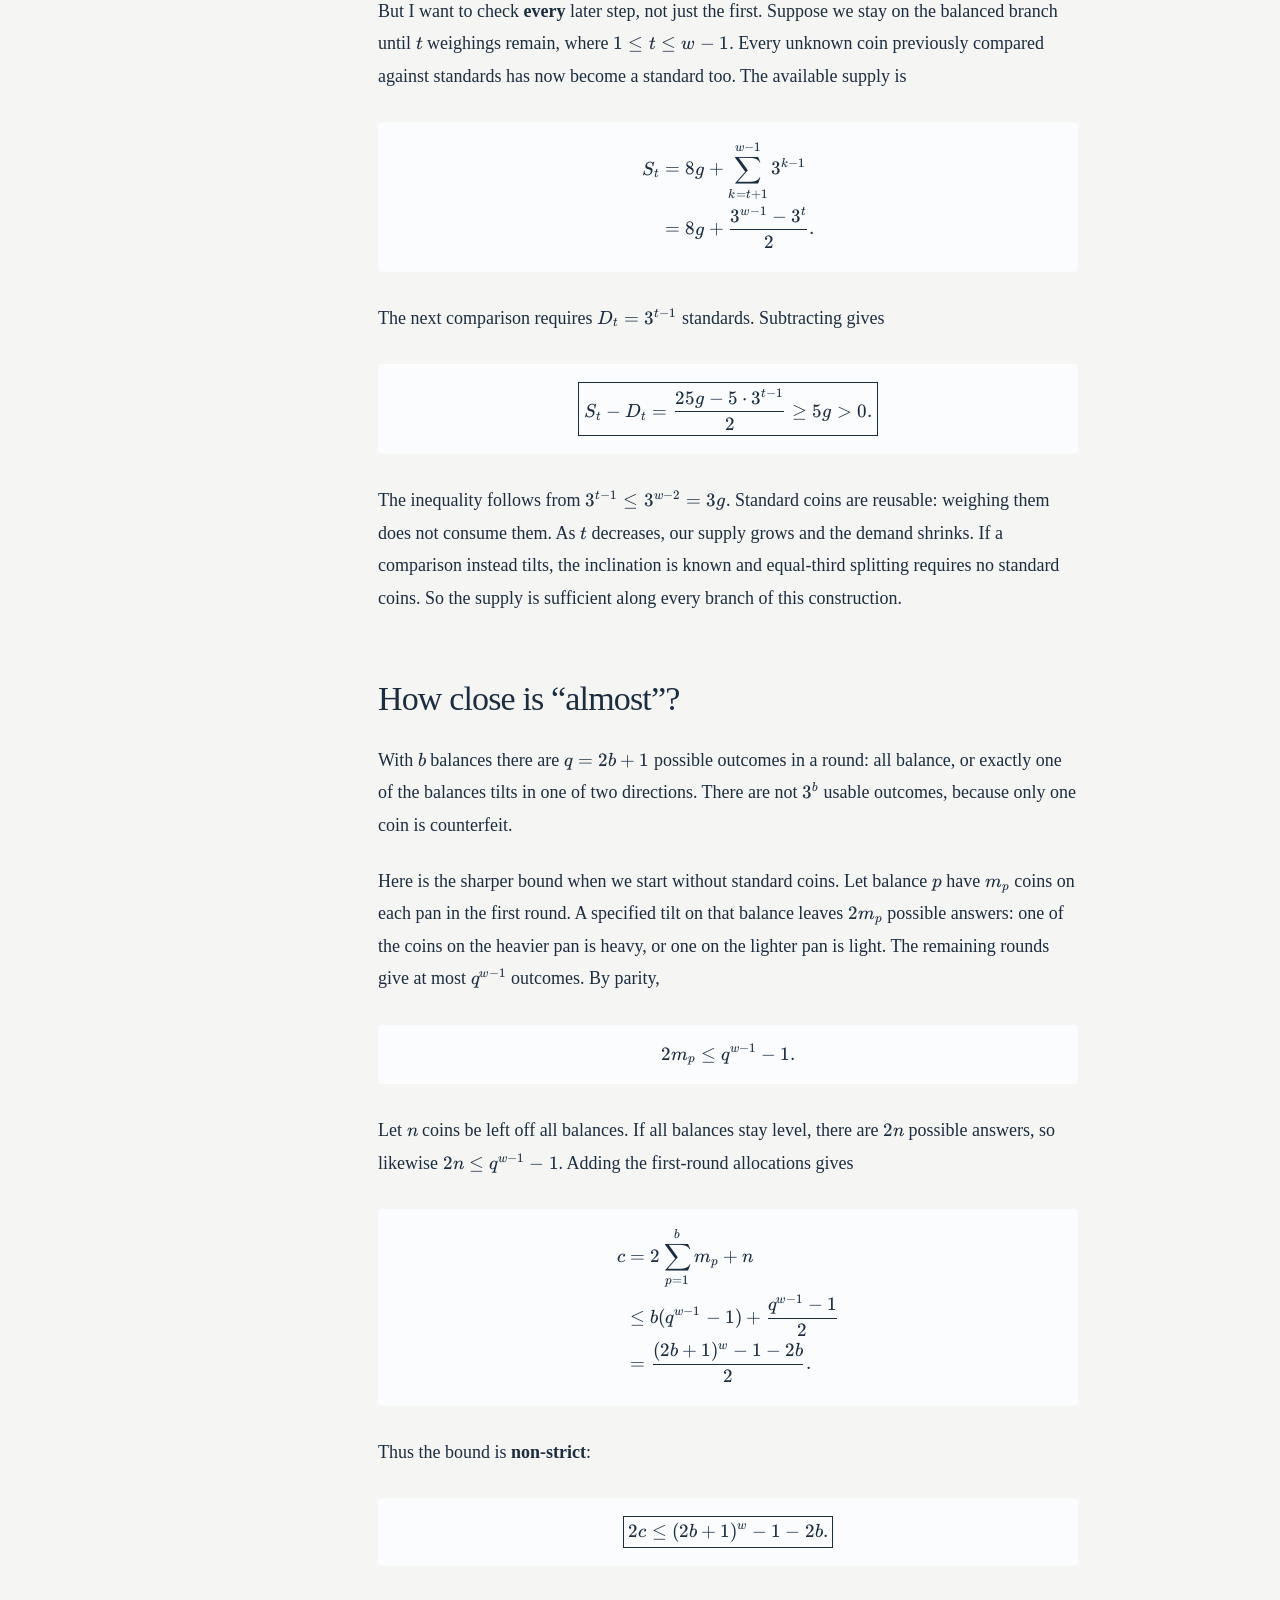
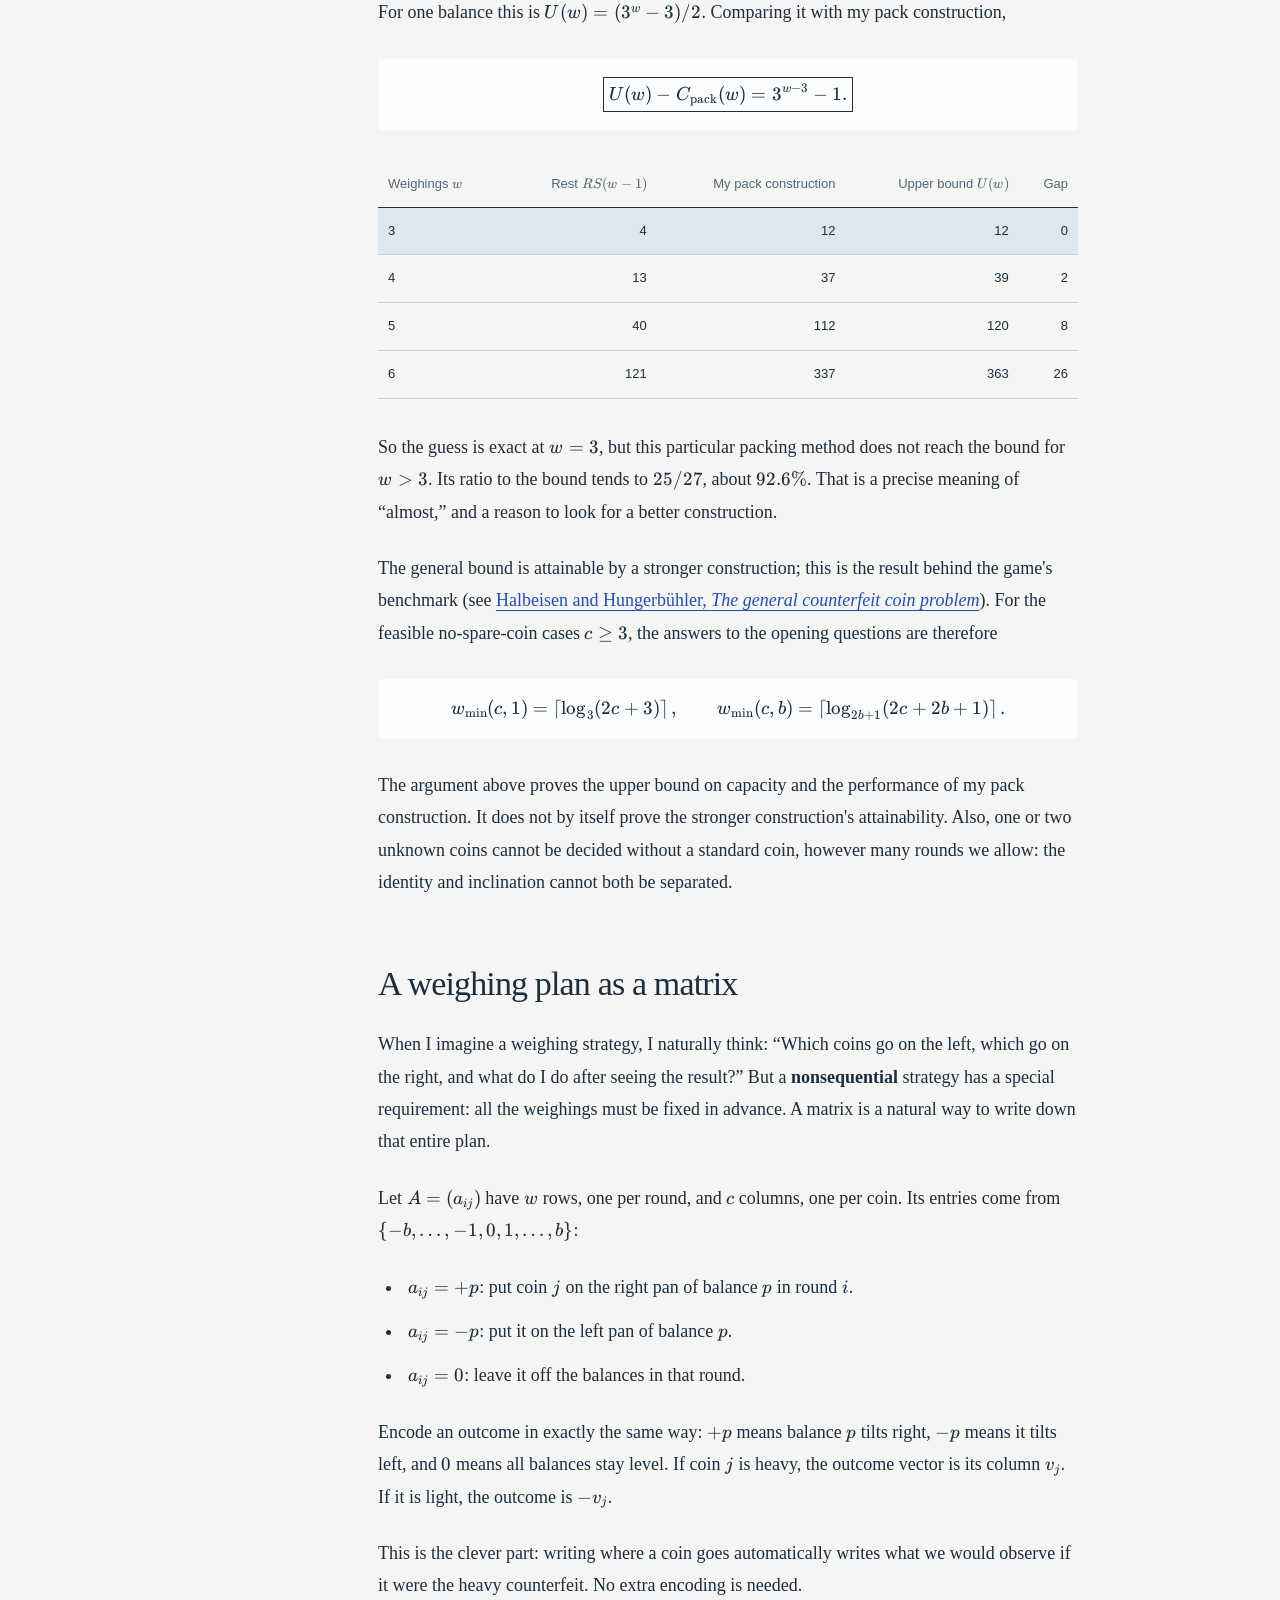
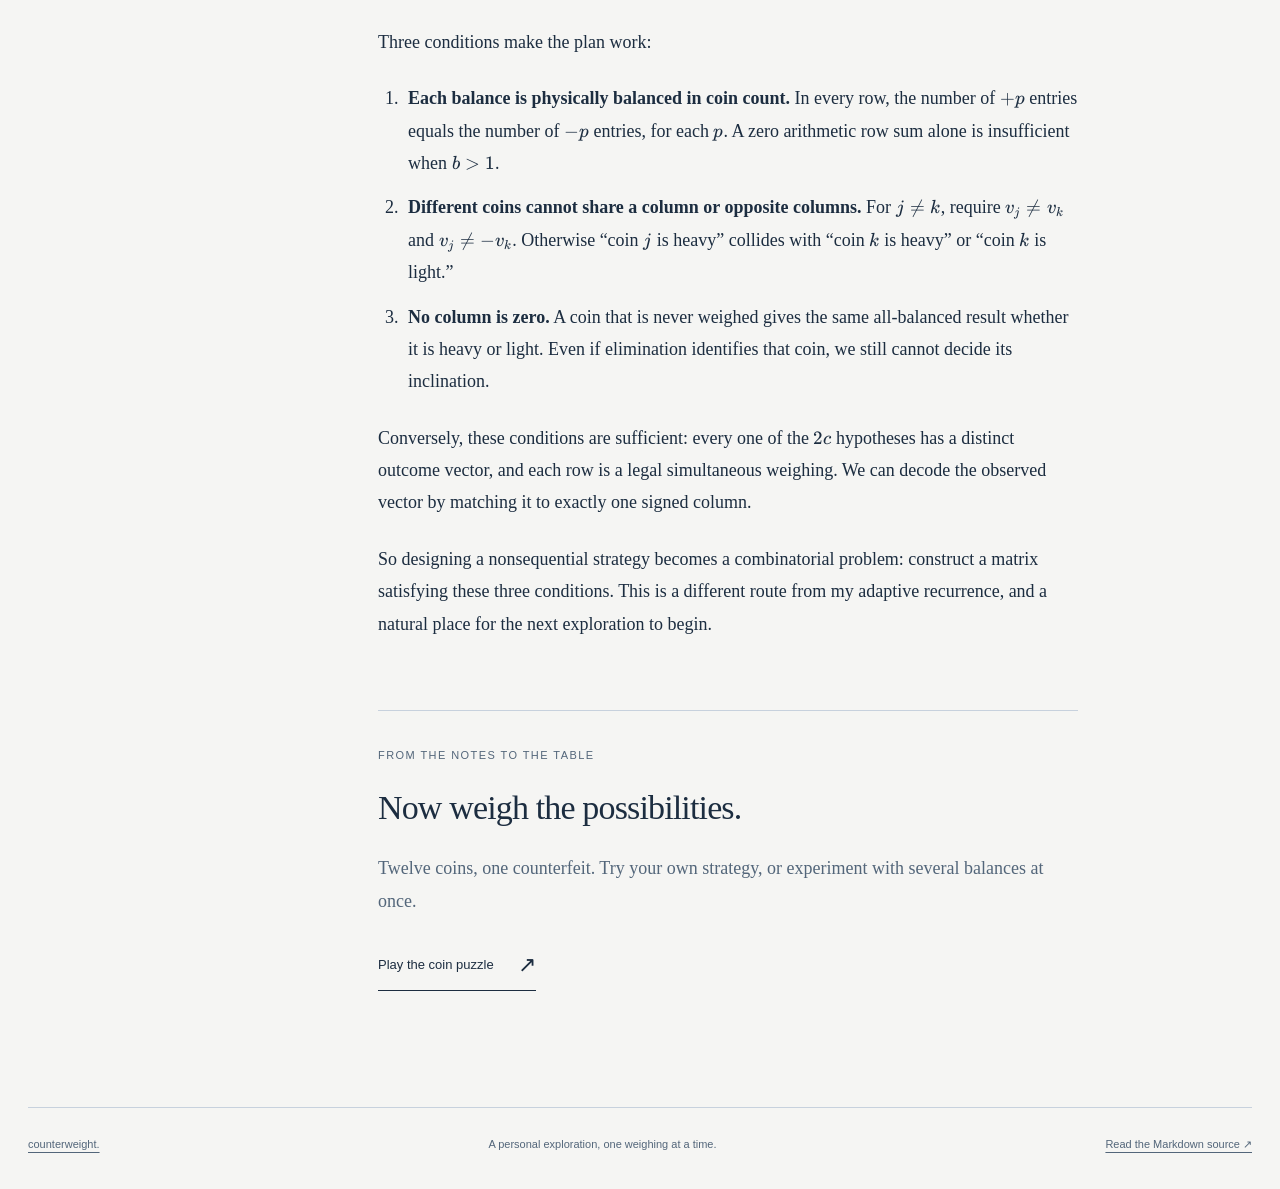
==== commit e83139c4: "Add an animated 2D balance cover and enlarge the game button" ====
--- a/index.html
+++ b/index.html
@@ -4,7 +4,7 @@
 <meta charset="utf-8">
 <meta name="viewport" content="width=device-width,initial-scale=1">
 <meta name="description" content="Notes on the counterfeit coin problem: a recurrence, a packing construction, and why we always have enough genuine coins.">
-<meta name="theme-color" content="#edf1f5">
+<meta name="theme-color" content="#f5f5f3">
 <meta property="og:title" content="How far can a balance take us?">
 <meta property="og:description" content="An exploration of counterfeit coins, powers of three, and the value of knowing what is genuine.">
 <meta property="og:type" content="article">
@@ -22,7 +22,7 @@
 <main>
 <article id="article">
 <div class="opening">
-<figure class="cover"><img src="assets/balance-cover.png" width="1536" height="1024" alt="A silver balance with coins on both level pans, and three groups of coins on a blue-gray table." fetchpriority="high"><figcaption>One counterfeit. Three outcomes. How much can we know?</figcaption></figure>
+<figure class="cover"><img src="assets/balance-diagram.svg" width="560" height="480" alt="A silver 2D balance: four numbered coins on each level pan, with four coins off the balance." fetchpriority="high"><figcaption>One counterfeit. Three outcomes. How much can we know?</figcaption></figure>
 <div class="title-block"><p class="eyebrow">Mathematical notes · Chi-Shan</p><h1>How far can <br>a balance take us?</h1><p class="deck">An exploration of counterfeit coins, powers of three, and the value of knowing what is genuine.</p><a class="start-reading" href="#the-questions">Follow the reasoning <span aria-hidden="true">↓</span></a></div>
 </div>
 <div class="reading-layout">
--- a/assets/post.css
+++ b/assets/post.css
@@ -1,3 +1,9 @@
-:root{--paper:#edf1f5;--ink:#1c2d40;--muted:#53667a;--line:#c7d1dd;--blue:#244faf;--white:#fafcfe;--silver:#dfe7ee}*{box-sizing:border-box}html{scroll-behavior:smooth;scroll-padding-top:32px}body{margin:0;background:var(--paper);color:var(--ink);font:18px/1.8 'Palatino Linotype','Book Antiqua',Palatino,Georgia,serif}a{color:var(--blue);text-underline-offset:4px}a:hover{text-decoration-thickness:2px}a:focus-visible,[tabindex]:focus-visible{outline:3px solid var(--blue);outline-offset:5px}.site-header{max-width:1320px;margin:auto;padding:28px 48px;display:flex;align-items:center;justify-content:space-between;gap:24px;font-family:Arial,sans-serif}.wordmark{text-decoration:none;color:var(--ink);font-size:23px;font-weight:700;letter-spacing:-1px}.wordmark-dot{color:var(--blue)}.game-link{display:inline-flex;align-items:center;gap:24px;font:13px/1.4 Arial,sans-serif;text-decoration:none;color:var(--ink);border-bottom:1px solid var(--ink);padding:9px 0}.game-link span{font-size:22px}.opening{max-width:1320px;margin:0 auto 100px;padding:0 48px;display:grid;grid-template-columns:1.12fr 1fr;align-items:center;gap:56px}.cover{margin:0;min-width:0}.cover img{display:block;width:100%;height:520px;object-fit:cover;border-radius:3px 3px 100px 3px}.cover figcaption{font:11px/1.6 Arial,sans-serif;color:var(--muted);margin-top:15px}.eyebrow{font:11px/1.5 Arial,sans-serif;letter-spacing:.13em;text-transform:uppercase;color:var(--muted)}h1{font:normal clamp(44px,5.1vw,72px)/1.04 'Baskerville','Times New Roman',serif;letter-spacing:-.045em;margin:23px 0 27px}.deck{font-size:19px;line-height:1.65;color:var(--muted);max-width:360px}.start-reading{display:inline-flex;gap:30px;margin-top:24px;font:12px Arial,sans-serif;text-decoration:none}.reading-layout{max-width:1130px;padding:0 48px;margin:auto;display:grid;grid-template-columns:215px minmax(0,700px);gap:64px}.contents nav{position:sticky;top:40px}.contents a{display:block;color:var(--muted);text-decoration:none;font:12px/1.5 Arial,sans-serif;padding:9px 0;max-width:190px}.contents a:hover{color:var(--blue)}.contents .aside-game{border-top:1px solid var(--line);margin-top:22px;padding-top:20px;color:var(--blue)}.prose{min-width:0}.prose>p:first-child{font-size:21px;color:var(--ink);margin-top:0}.prose p{margin:0 0 24px}.prose h2{font:normal 34px/1.2 'Baskerville','Times New Roman',serif;letter-spacing:-.025em;margin:65px 0 24px}.prose strong{font-weight:700}.prose blockquote{margin:32px 0;padding:15px 24px;border-left:3px solid var(--blue);background:var(--silver)}.prose blockquote p{margin:0}.prose ul,.prose ol{padding-left:25px;margin:24px 0}.prose li{padding-left:5px;margin:12px 0}.prose .katex{font-size:1.06em}.prose .katex-display{padding:18px 12px;margin:30px 0;background:var(--white);border-radius:4px;overflow-x:auto;overflow-y:hidden}.table-scroll{overflow-x:auto;margin:32px 0}table{border-collapse:collapse;width:100%;min-width:540px;font:13px/1.6 Arial,sans-serif;text-align:right;font-variant-numeric:tabular-nums}th{font-weight:500;color:var(--muted);border-bottom:1px solid var(--ink);padding:12px 10px}td{padding:13px 10px;border-bottom:1px solid var(--line)}th:first-child,td:first-child{text-align:left}tbody tr:first-child{background:var(--silver)}.closing{border-top:1px solid var(--line);margin:70px 0 40px;padding:36px 0}.closing h2{margin-top:16px}.closing p:not(.eyebrow){color:var(--muted)}footer{max-width:1224px;border-top:1px solid var(--line);padding:28px 0 35px;margin:40px auto 0;display:flex;justify-content:space-between;gap:24px;font:11px/1.6 Arial,sans-serif;color:var(--muted)}footer a{color:inherit}.skip{position:absolute;top:-100px;left:20px;padding:8px 16px;background:var(--white);z-index:5}.skip:focus{top:8px}@media(min-width:1500px){.opening{padding-top:25px}}@media(max-width:1000px){.opening{gap:32px}.cover img{height:440px}.reading-layout{grid-template-columns:160px minmax(0,1fr);gap:35px}footer{margin-left:48px;margin-right:48px}}@media(max-width:760px){.site-header{padding:22px 24px}.opening{display:flex;flex-direction:column;align-items:stretch;padding:0 24px;gap:18px;margin-bottom:55px}.cover img{height:auto;aspect-ratio:1.65;object-fit:cover;border-bottom-right-radius:65px}.cover figcaption{font-size:10px}.title-block{padding-top:10px}h1{font-size:52px;margin:16px 0 20px}h1 br{display:none}.deck{max-width:510px;font-size:18px}.start-reading{margin-top:10px}.reading-layout{display:block;padding:0 24px}.contents{border-top:1px solid var(--line);border-bottom:1px solid var(--line);padding:16px 0;margin-bottom:36px}.contents nav{position:static;display:flex;flex-wrap:wrap;gap:0 20px}.contents .eyebrow{width:100%;margin:0 0 8px}.contents a{max-width:none;padding:7px 0}.contents .aside-game{display:none}.prose h2{font-size:31px;margin-top:48px}.prose{font-size:18px}.prose .katex-display{font-size:15px;text-align:left}.prose .katex-display>.katex{text-align:left}.prose>p:first-child{font-size:20px}footer{margin:20px 24px 0;flex-wrap:wrap;gap:12px}footer span{width:100%;order:3}}@media(max-width:380px){h1{font-size:44px}.site-header{gap:12px}.wordmark{font-size:20px}.game-link{font-size:11px;gap:12px}}@media(prefers-reduced-motion:reduce){html{scroll-behavior:auto}}@media print{body{background:white;color:black}.contents,.site-header,.start-reading,.closing,footer{display:none}.opening{display:block;margin:0;padding:0}.cover img{height:180px;object-fit:contain}.cover figcaption{display:none}.title-block{margin-bottom:30px}h1{font-size:36px}h1 br{display:none}.reading-layout{display:block;padding:0}.prose .katex-display{break-inside:avoid;background:none}}
+:root{--paper:#f5f5f3;--ink:#1c2d40;--muted:#53667a;--line:#c7d1dd;--blue:#244faf;--white:#fafcfe;--silver:#dfe7ee}*{box-sizing:border-box}html{scroll-behavior:smooth;scroll-padding-top:32px}body{margin:0;background:var(--paper);color:var(--ink);font:18px/1.8 'Palatino Linotype','Book Antiqua',Palatino,Georgia,serif}a{color:var(--blue);text-underline-offset:4px}a:hover{text-decoration-thickness:2px}a:focus-visible,[tabindex]:focus-visible{outline:3px solid var(--blue);outline-offset:5px}.site-header{max-width:1320px;margin:auto;padding:28px 24px;display:flex;align-items:center;justify-content:space-between;gap:24px;font-family:Arial,sans-serif}.wordmark{text-decoration:none;color:var(--ink);font-size:23px;font-weight:700;letter-spacing:-1px}.wordmark-dot{color:var(--blue)}.game-link{display:inline-flex;align-items:center;gap:24px;font:13px/1.4 Arial,sans-serif;text-decoration:none;color:var(--ink);border-bottom:1px solid var(--ink);padding:9px 0}.game-link span{font-size:22px}.opening{max-width:1320px;margin:0 auto 100px;padding:0 24px;display:grid;grid-template-columns:1.12fr 1fr;align-items:center;gap:56px}.cover{margin:0;min-width:0}.cover img{display:block;width:100%;height:auto;aspect-ratio:7/6;object-fit:contain;border-radius:16px}.cover figcaption{font:11px/1.6 Arial,sans-serif;color:var(--muted);margin-top:15px}.eyebrow{font:11px/1.5 Arial,sans-serif;letter-spacing:.13em;text-transform:uppercase;color:var(--muted)}h1{font:normal clamp(44px,5.1vw,72px)/1.04 'Baskerville','Times New Roman',serif;letter-spacing:-.045em;margin:23px 0 27px}.deck{font-size:19px;line-height:1.65;color:var(--muted);max-width:360px}.start-reading{display:inline-flex;gap:30px;margin-top:24px;font:12px Arial,sans-serif;text-decoration:none}.reading-layout{max-width:1130px;padding:0 24px;margin:auto;display:grid;grid-template-columns:215px minmax(0,700px);gap:64px}.contents nav{position:sticky;top:40px}.contents a{display:block;color:var(--muted);text-decoration:none;font:12px/1.5 Arial,sans-serif;padding:9px 0;max-width:190px}.contents a:hover{color:var(--blue)}.contents .aside-game{border-top:1px solid var(--line);margin-top:22px;padding-top:20px;color:var(--blue)}.prose{min-width:0}.prose>p:first-child{font-size:21px;color:var(--ink);margin-top:0}.prose p{margin:0 0 24px}.prose h2{font:normal 34px/1.2 'Baskerville','Times New Roman',serif;letter-spacing:-.025em;margin:65px 0 24px}.prose strong{font-weight:700}.prose blockquote{margin:32px 0;padding:15px 24px;border-left:3px solid var(--blue);background:var(--silver)}.prose blockquote p{margin:0}.prose ul,.prose ol{padding-left:25px;margin:24px 0}.prose li{padding-left:5px;margin:12px 0}.prose .katex{font-size:1.06em}.prose .katex-display{padding:18px 12px;margin:30px 0;background:var(--white);border-radius:4px;overflow-x:auto;overflow-y:hidden}.table-scroll{overflow-x:auto;margin:32px 0}table{border-collapse:collapse;width:100%;min-width:540px;font:13px/1.6 Arial,sans-serif;text-align:right;font-variant-numeric:tabular-nums}th{font-weight:500;color:var(--muted);border-bottom:1px solid var(--ink);padding:12px 10px}td{padding:13px 10px;border-bottom:1px solid var(--line)}th:first-child,td:first-child{text-align:left}tbody tr:first-child{background:var(--silver)}.closing{border-top:1px solid var(--line);margin:70px 0 40px;padding:36px 0}.closing h2{margin-top:16px}.closing p:not(.eyebrow){color:var(--muted)}footer{max-width:1224px;border-top:1px solid var(--line);padding:28px 0 35px;margin:40px auto 0;display:flex;justify-content:space-between;gap:24px;font:11px/1.6 Arial,sans-serif;color:var(--muted)}footer a{color:inherit}.skip{position:absolute;top:-100px;left:20px;padding:8px 16px;background:var(--white);z-index:5}.skip:focus{top:8px}@media(min-width:1500px){.opening{padding-top:25px}}@media(max-width:1000px){.opening{gap:32px}.cover img{height:auto}.reading-layout{grid-template-columns:160px minmax(0,1fr);gap:35px}footer{margin-left:24px;margin-right:24px}}@media(max-width:760px){.site-header{padding:22px 24px}.opening{display:flex;flex-direction:column;align-items:stretch;padding:0 24px;gap:18px;margin-bottom:55px}.cover img{height:auto;aspect-ratio:7/6;object-fit:contain;border-radius:16px}.cover figcaption{font-size:10px}.title-block{padding-top:10px}h1{font-size:52px;margin:16px 0 20px}h1 br{display:none}.deck{max-width:510px;font-size:18px}.start-reading{margin-top:10px}.reading-layout{display:block;padding:0 24px}.contents{border-top:1px solid var(--line);border-bottom:1px solid var(--line);padding:16px 0;margin-bottom:36px}.contents nav{position:static;display:flex;flex-wrap:wrap;gap:0 20px}.contents .eyebrow{width:100%;margin:0 0 8px}.contents a{max-width:none;padding:7px 0}.contents .aside-game{display:none}.prose h2{font-size:31px;margin-top:48px}.prose{font-size:18px}.prose .katex-display{font-size:15px;text-align:left}.prose .katex-display>.katex{text-align:left}.prose>p:first-child{font-size:20px}footer{margin:20px 24px 0;flex-wrap:wrap;gap:12px}footer span{width:100%;order:3}}@media(max-width:380px){h1{font-size:44px}.site-header{gap:12px}.wordmark{font-size:20px}.game-link{font-size:11px;gap:12px}}@media(prefers-reduced-motion:reduce){html{scroll-behavior:auto}}@media print{body{background:white;color:black}.contents,.site-header,.start-reading,.closing,footer{display:none}.opening{display:block;margin:0;padding:0}.cover img{height:180px;object-fit:contain}.cover figcaption{display:none}.title-block{margin-bottom:30px}h1{font-size:36px}h1 br{display:none}.reading-layout{display:block;padding:0}.prose .katex-display{break-inside:avoid;background:none}}
 /* Keep KaTeX's absolutely positioned accessibility tree inside each formula. */
 .prose .katex{position:relative}
+
+/* Give the primary game entrance a generous, visible click target. */
+.site-header .game-link{padding:14px 22px;min-height:52px;border:1px solid var(--ink);border-radius:8px;background:var(--ink);color:var(--white);font-size:16px;font-weight:600;gap:18px}
+.site-header .game-link:hover{background:var(--blue);border-color:var(--blue)}
+.site-header .game-link span{font-size:25px}
+@media(max-width:760px){.site-header{flex-wrap:wrap}.site-header .game-link{font-size:14px;padding:12px 16px;min-height:48px;gap:12px}}
